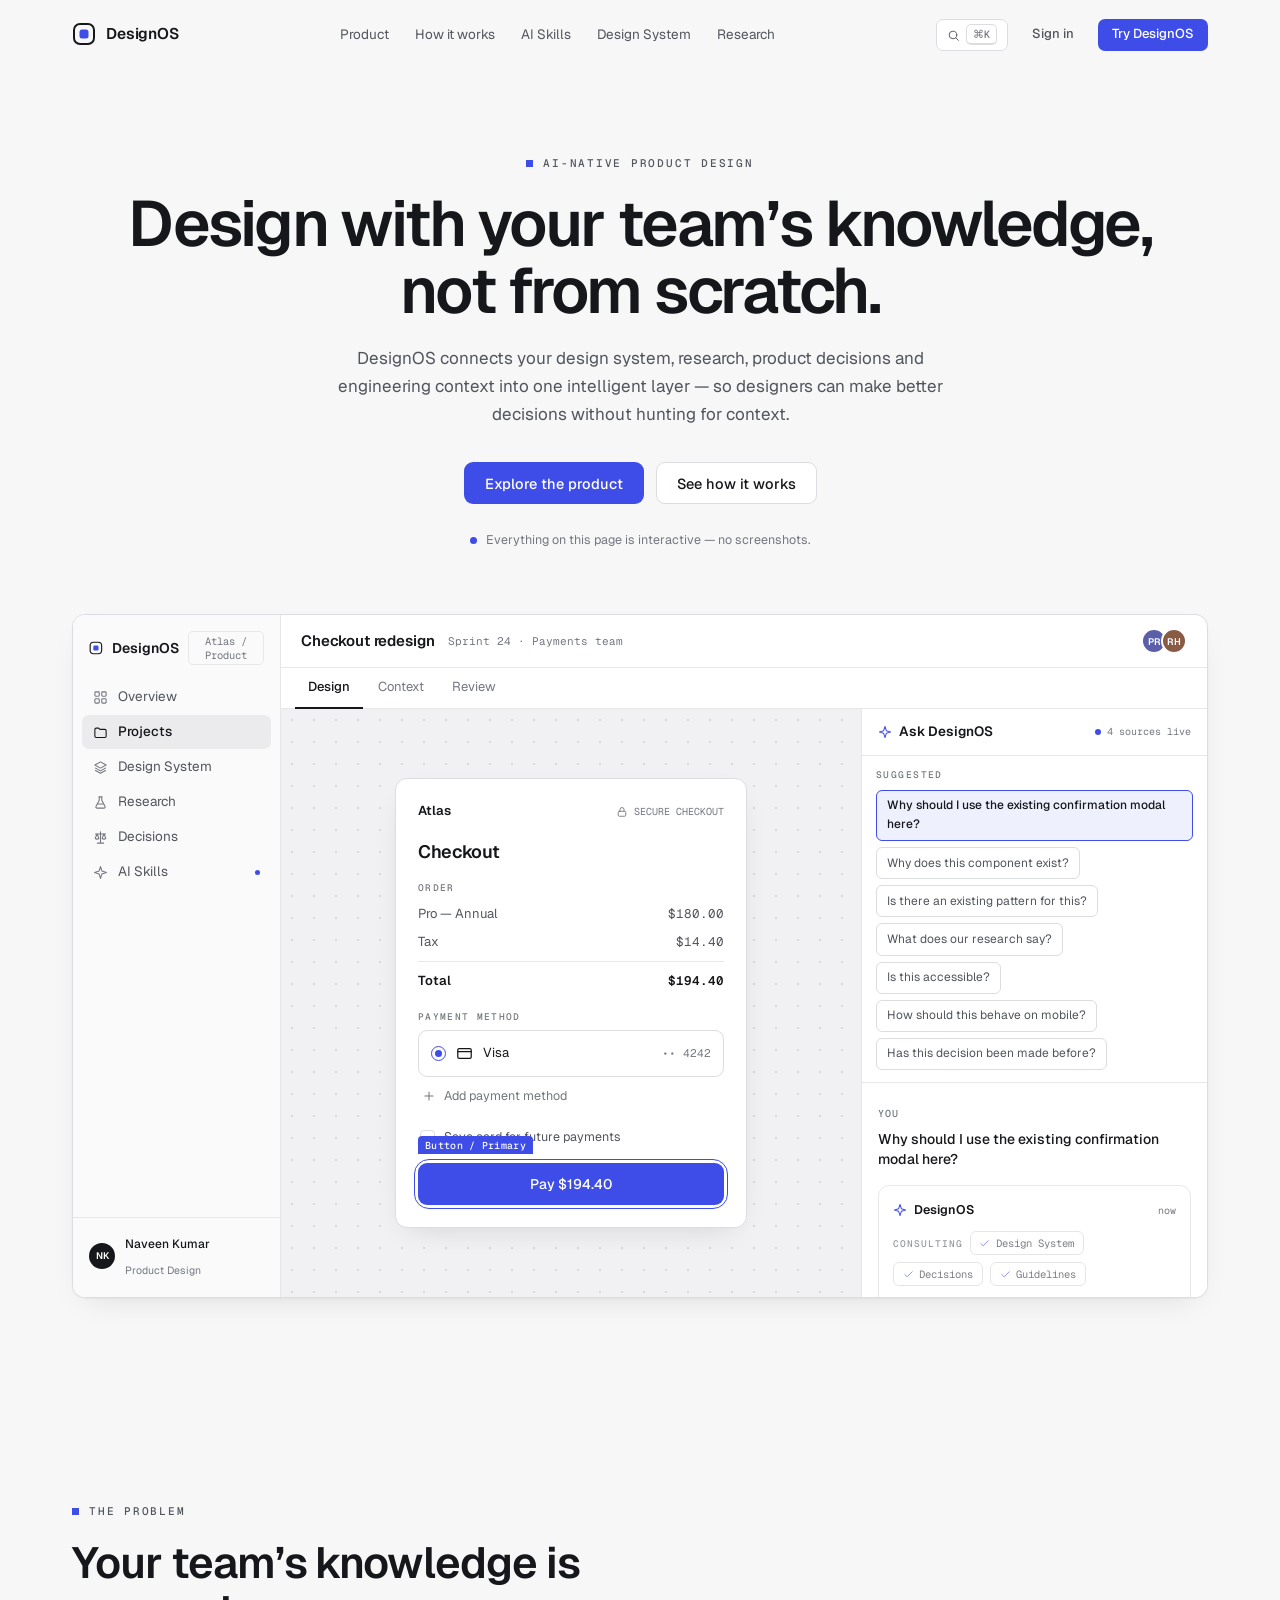
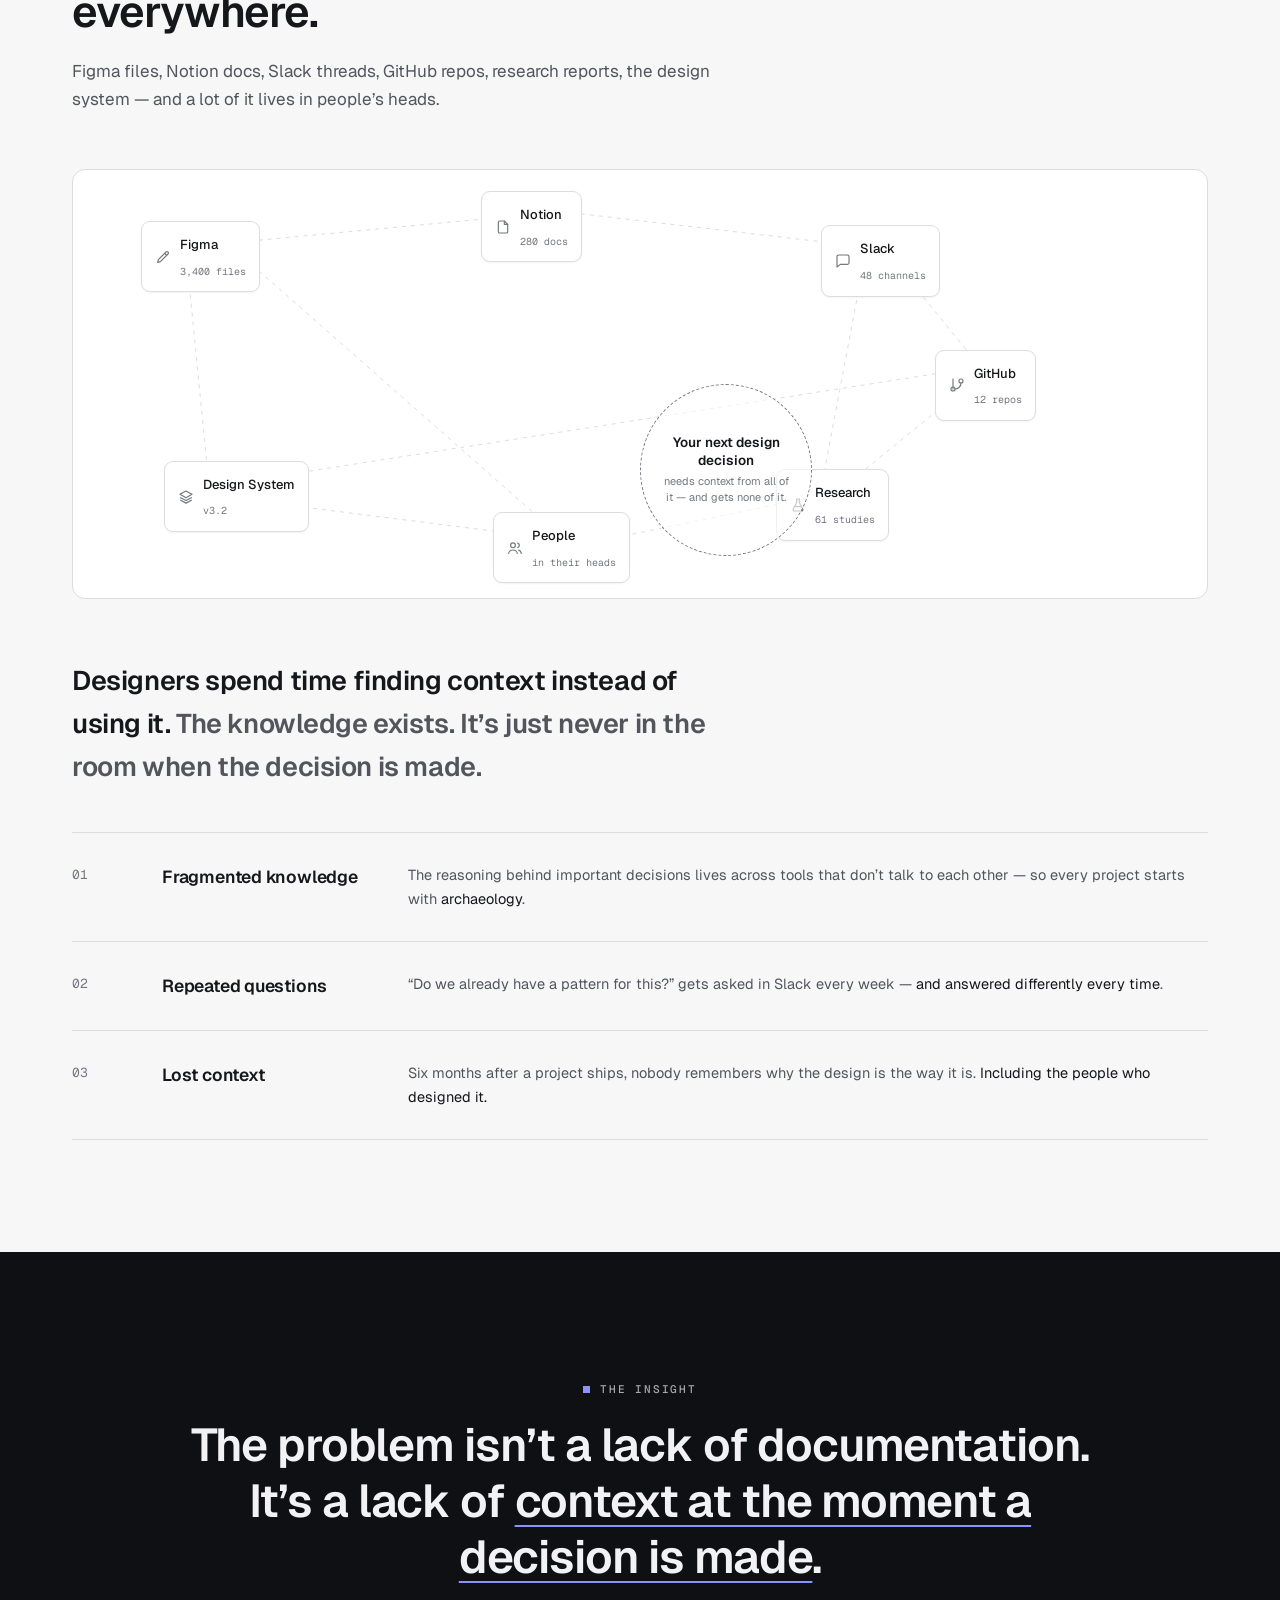
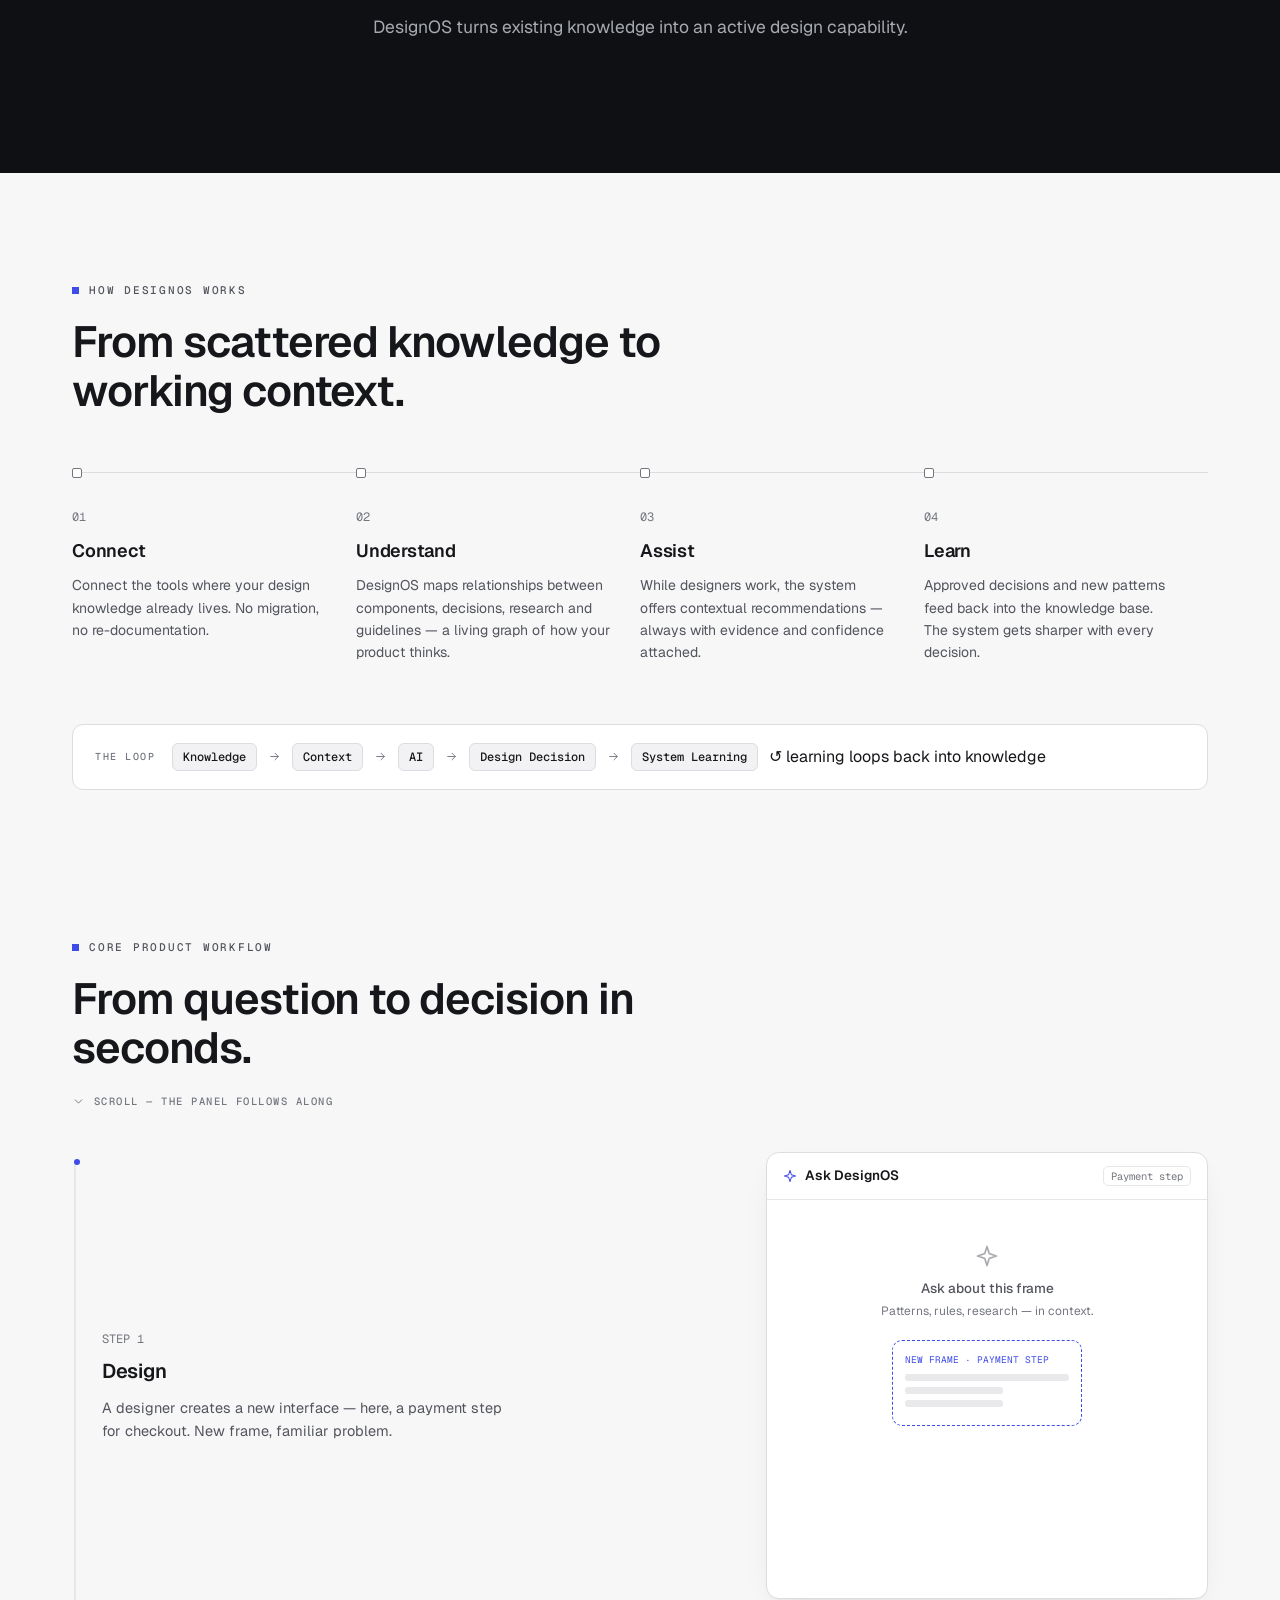
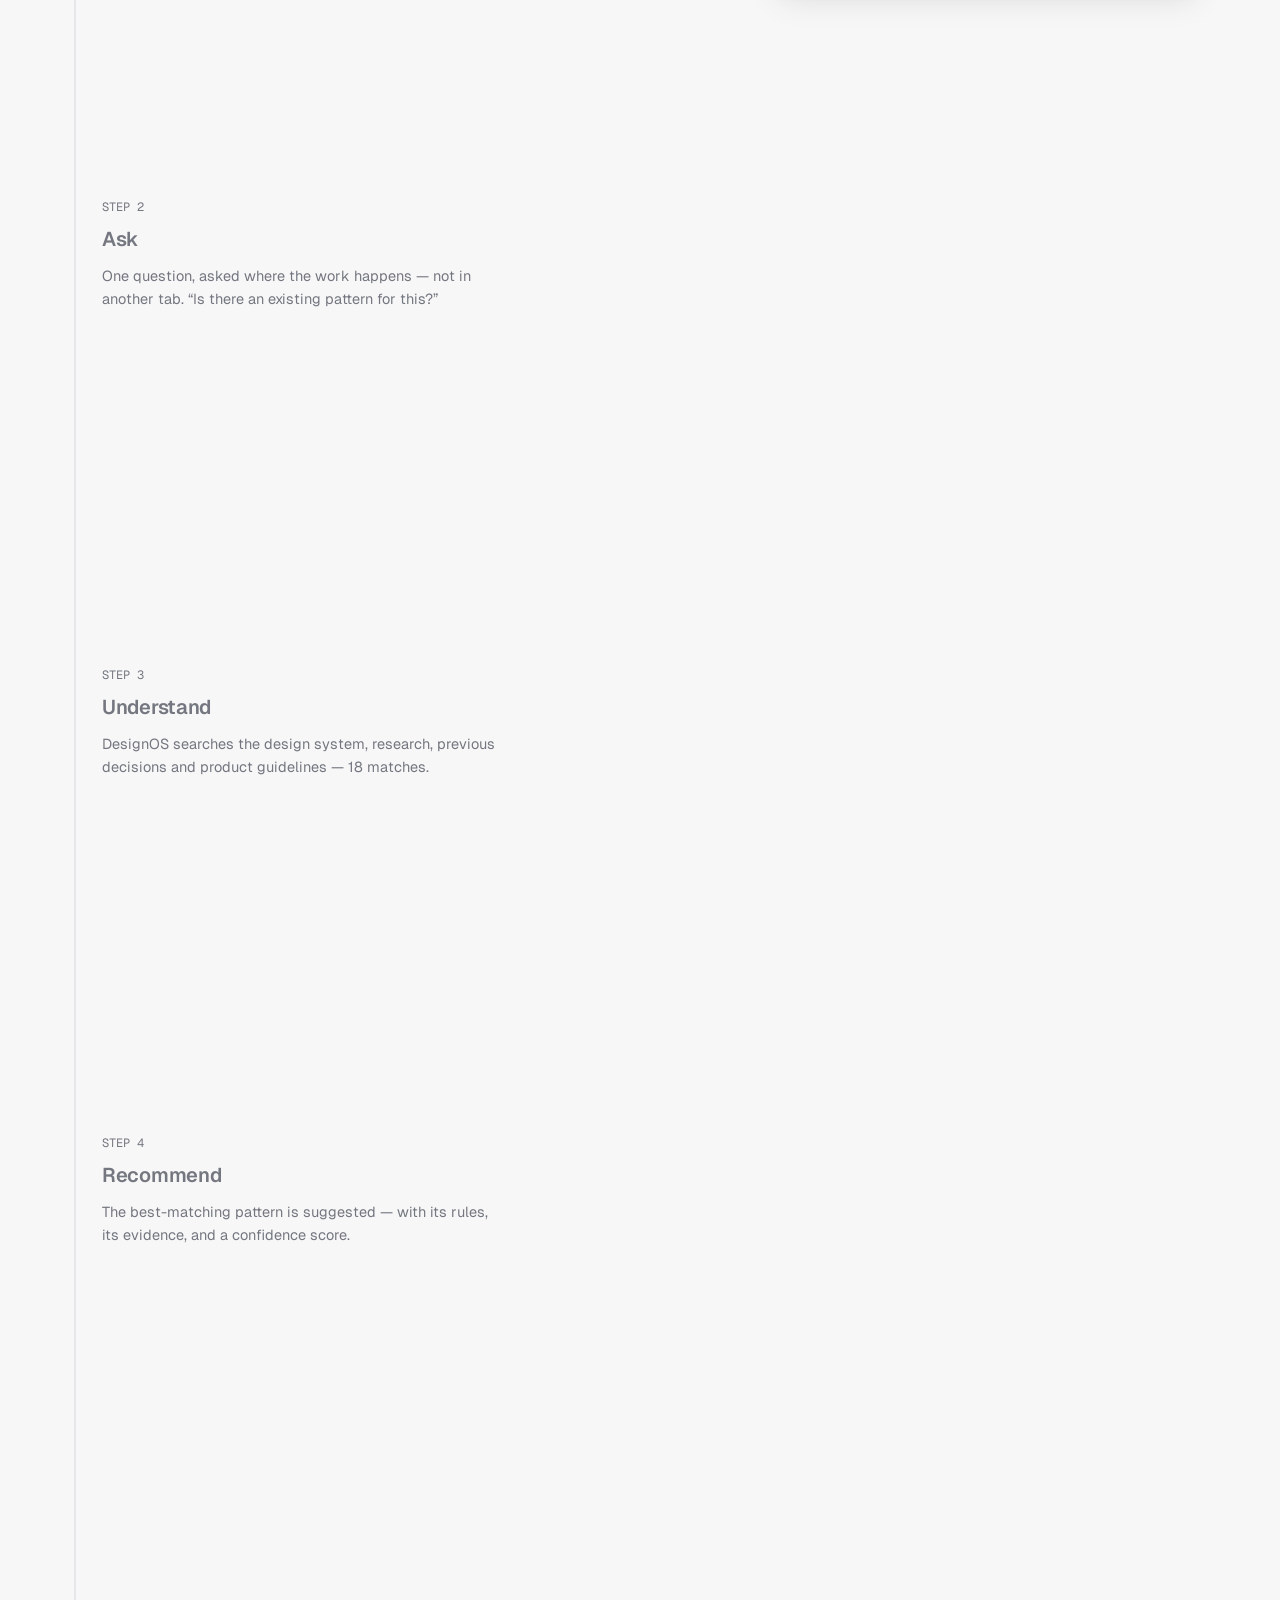
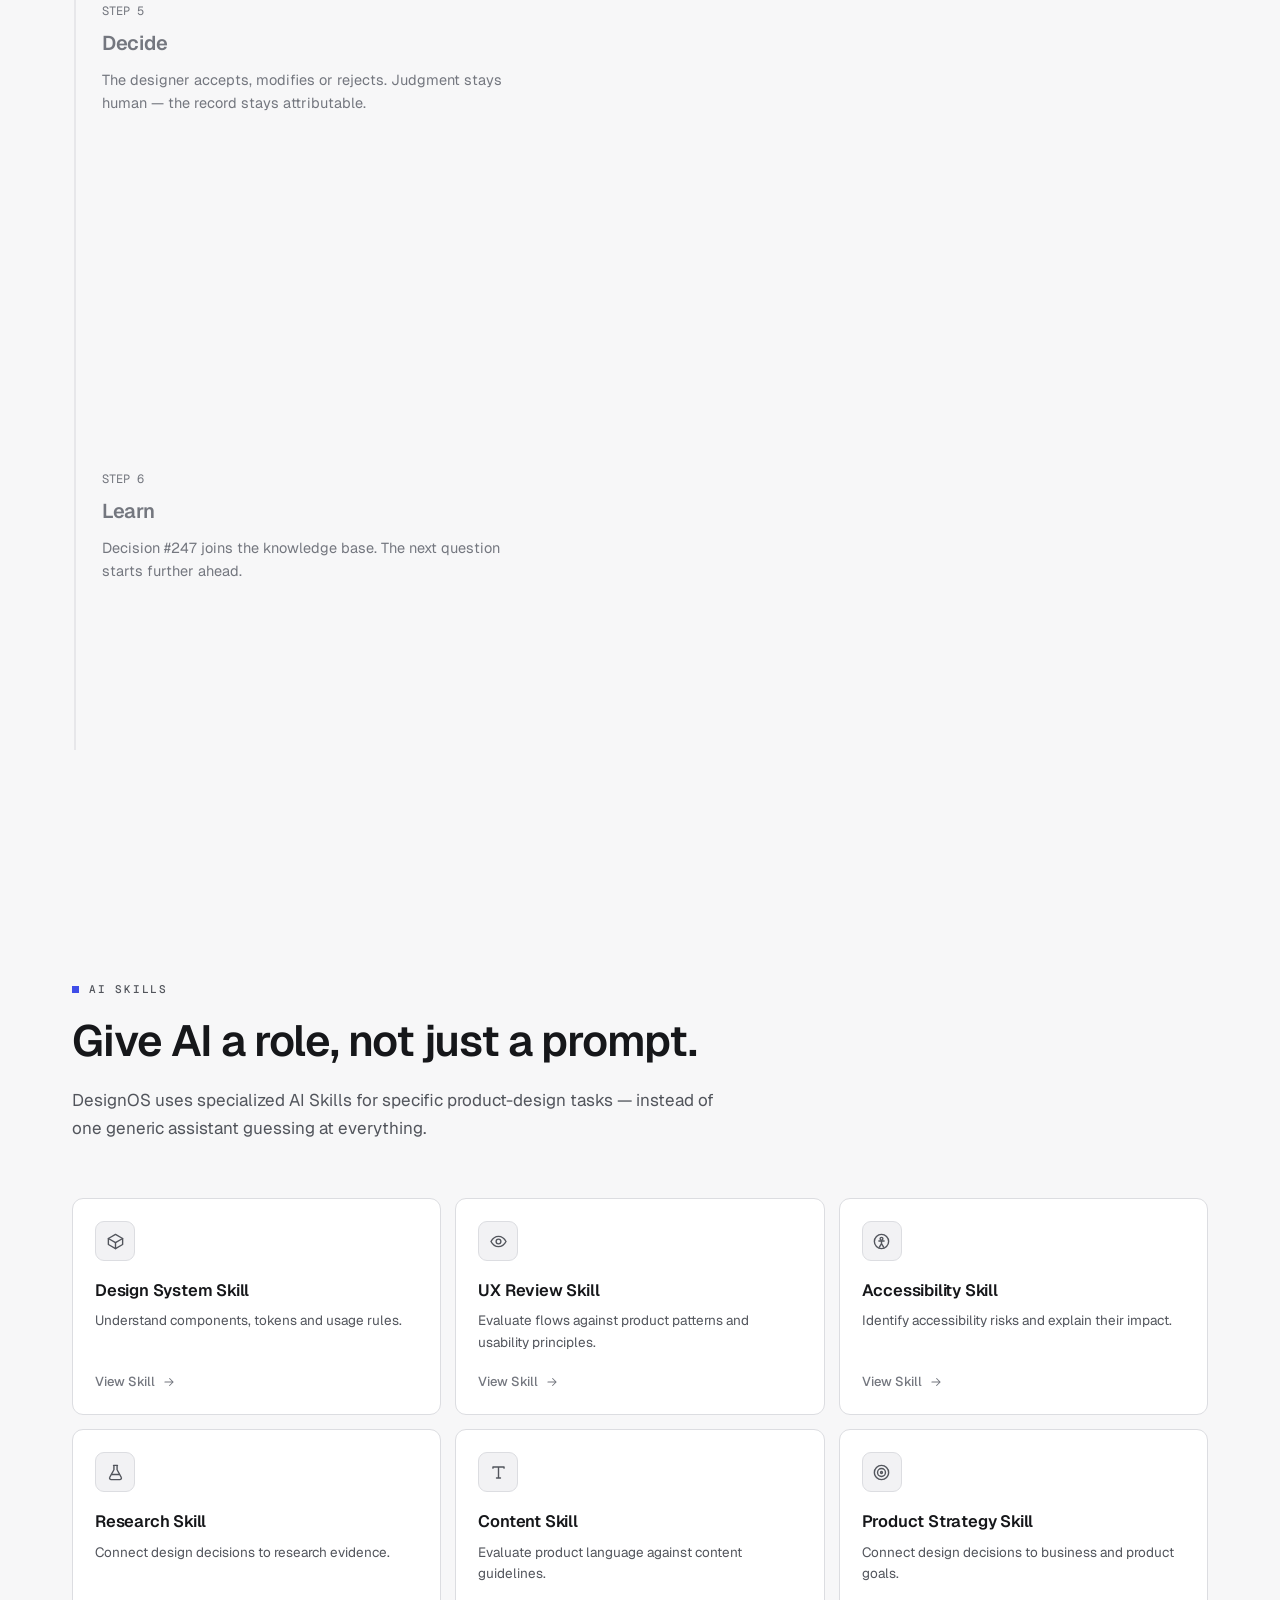
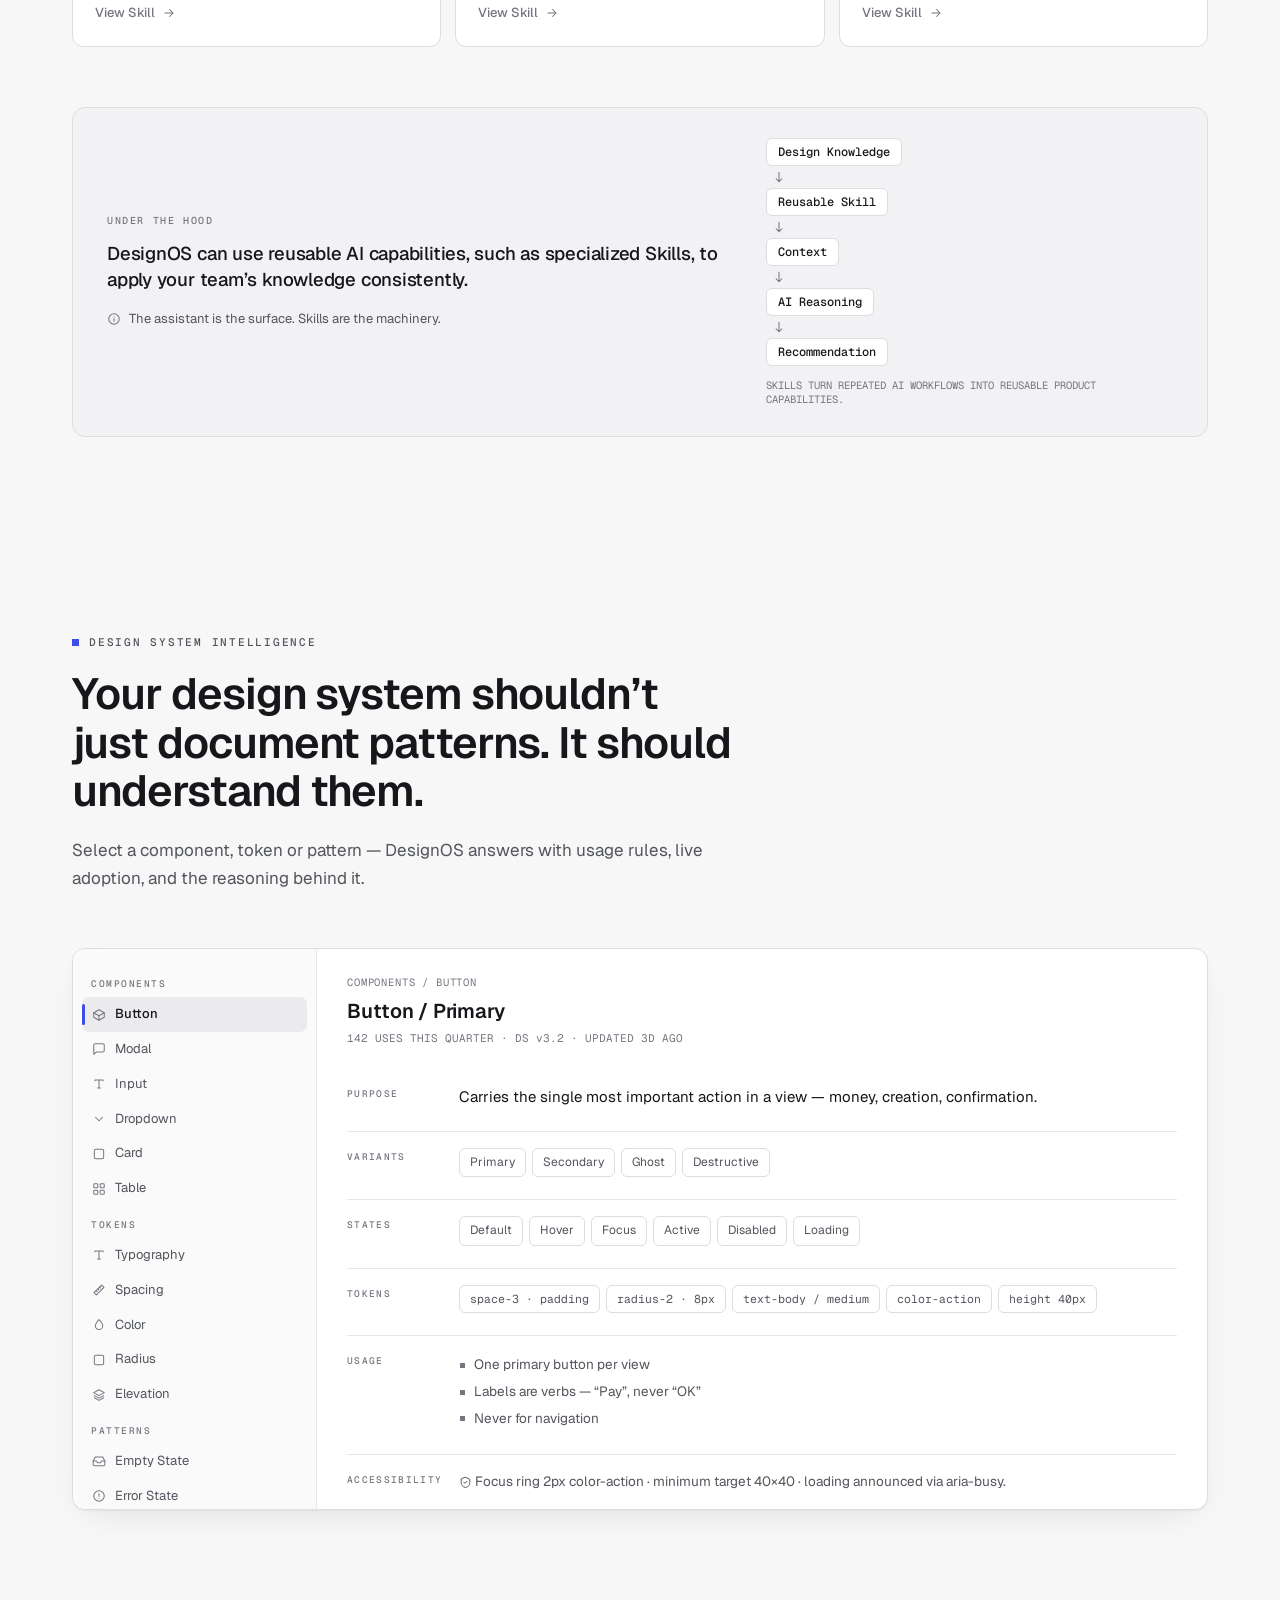
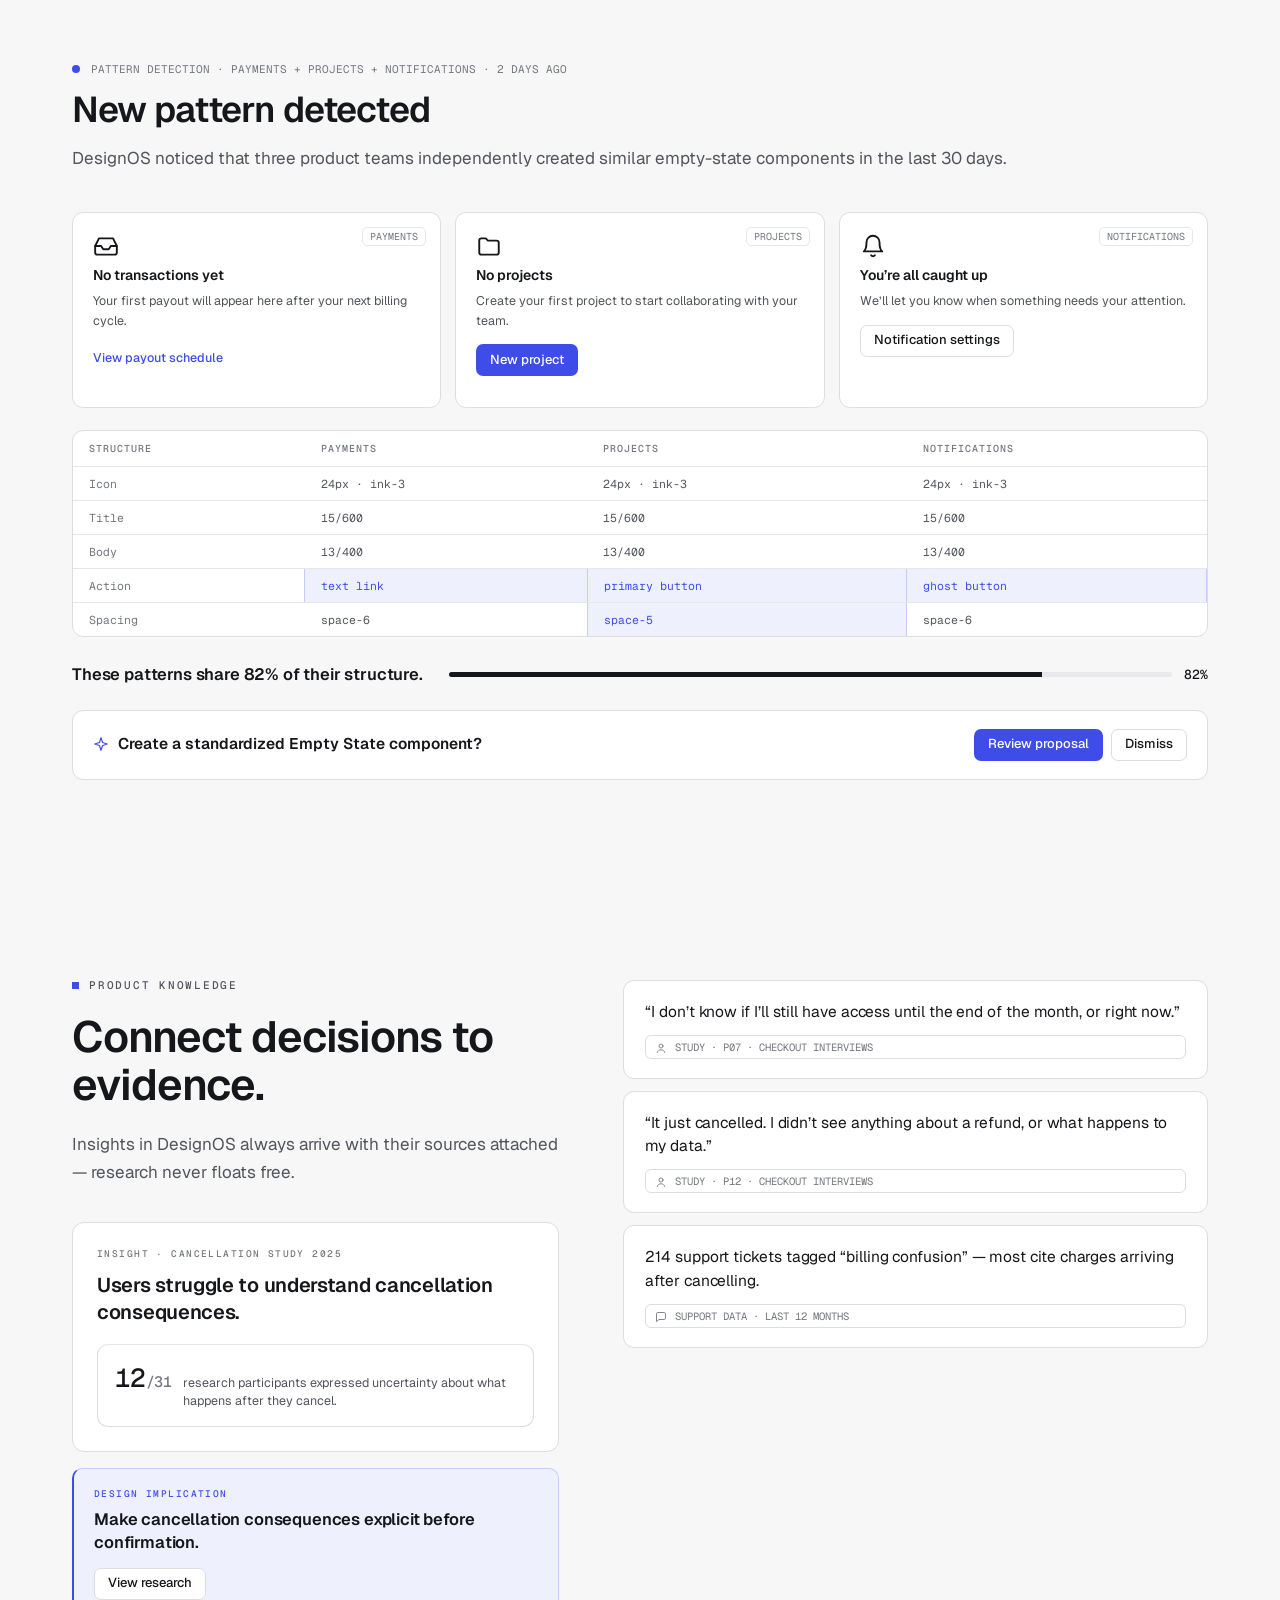
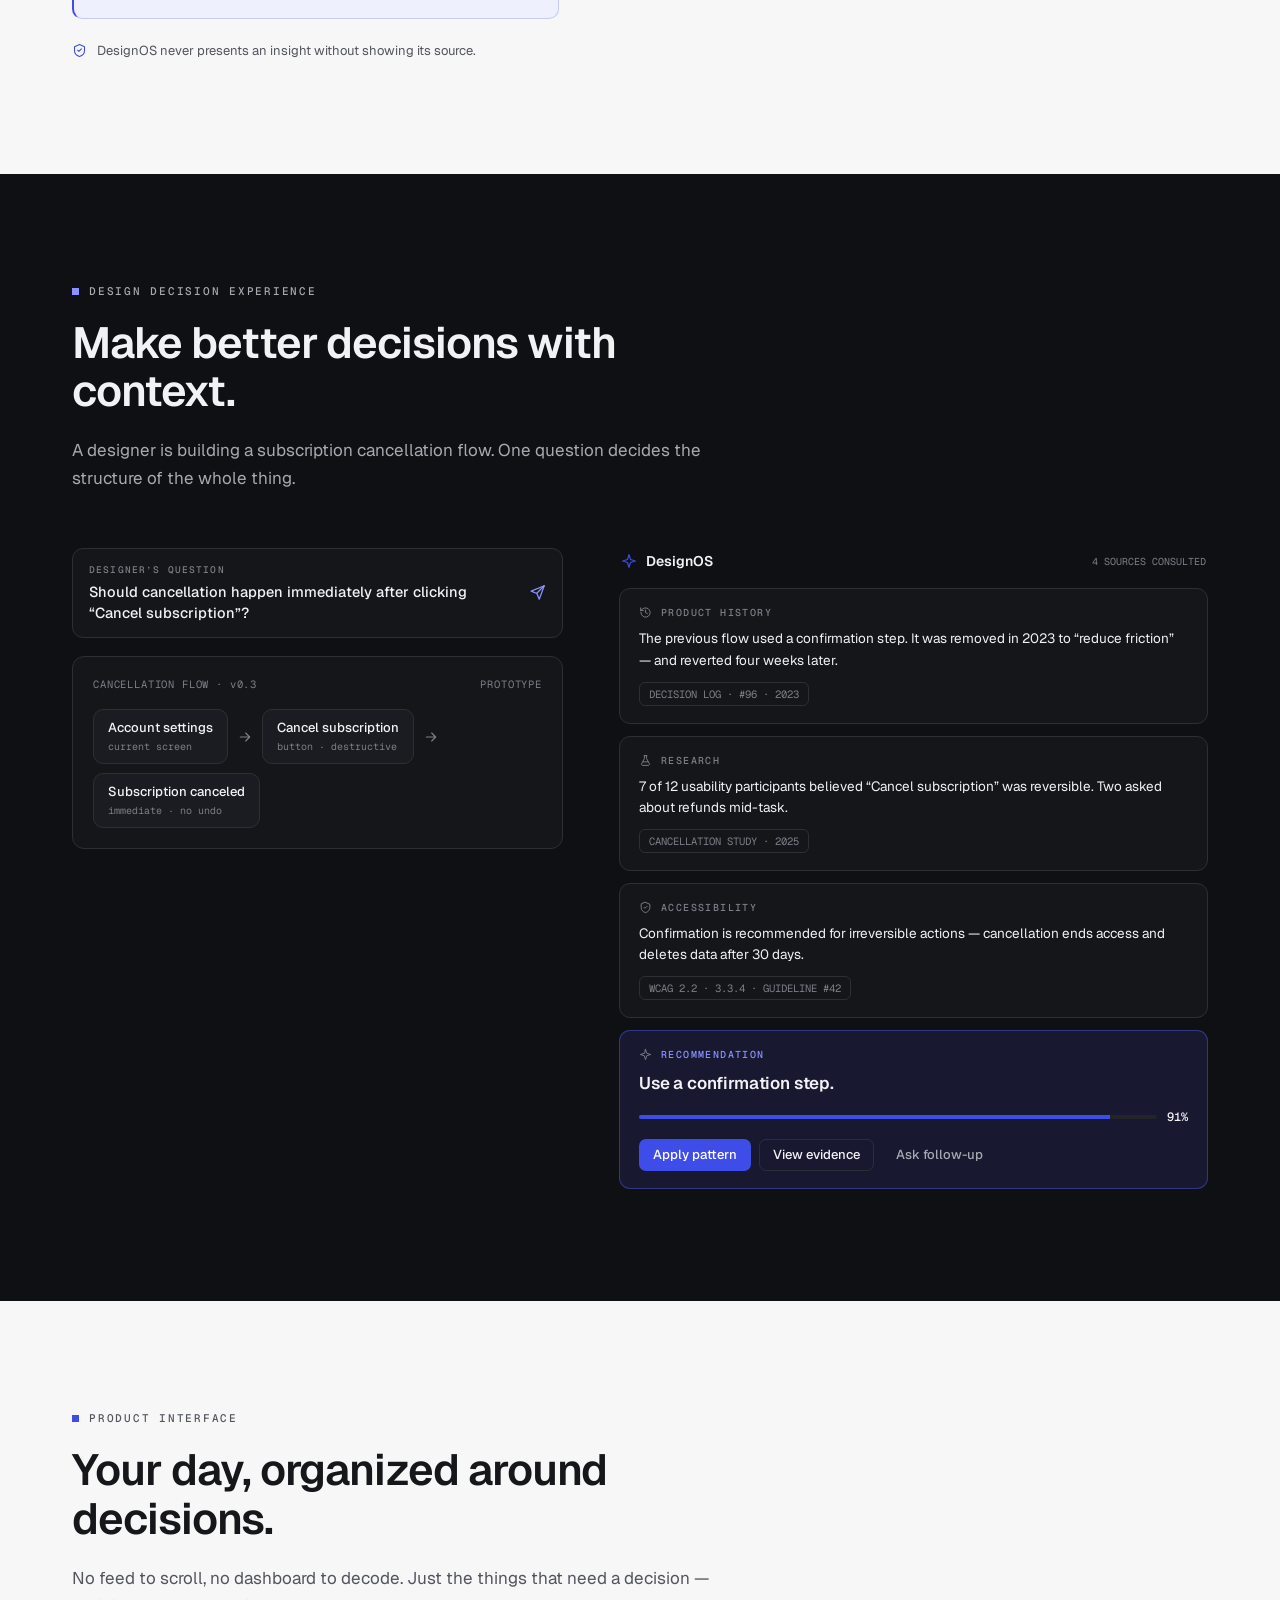
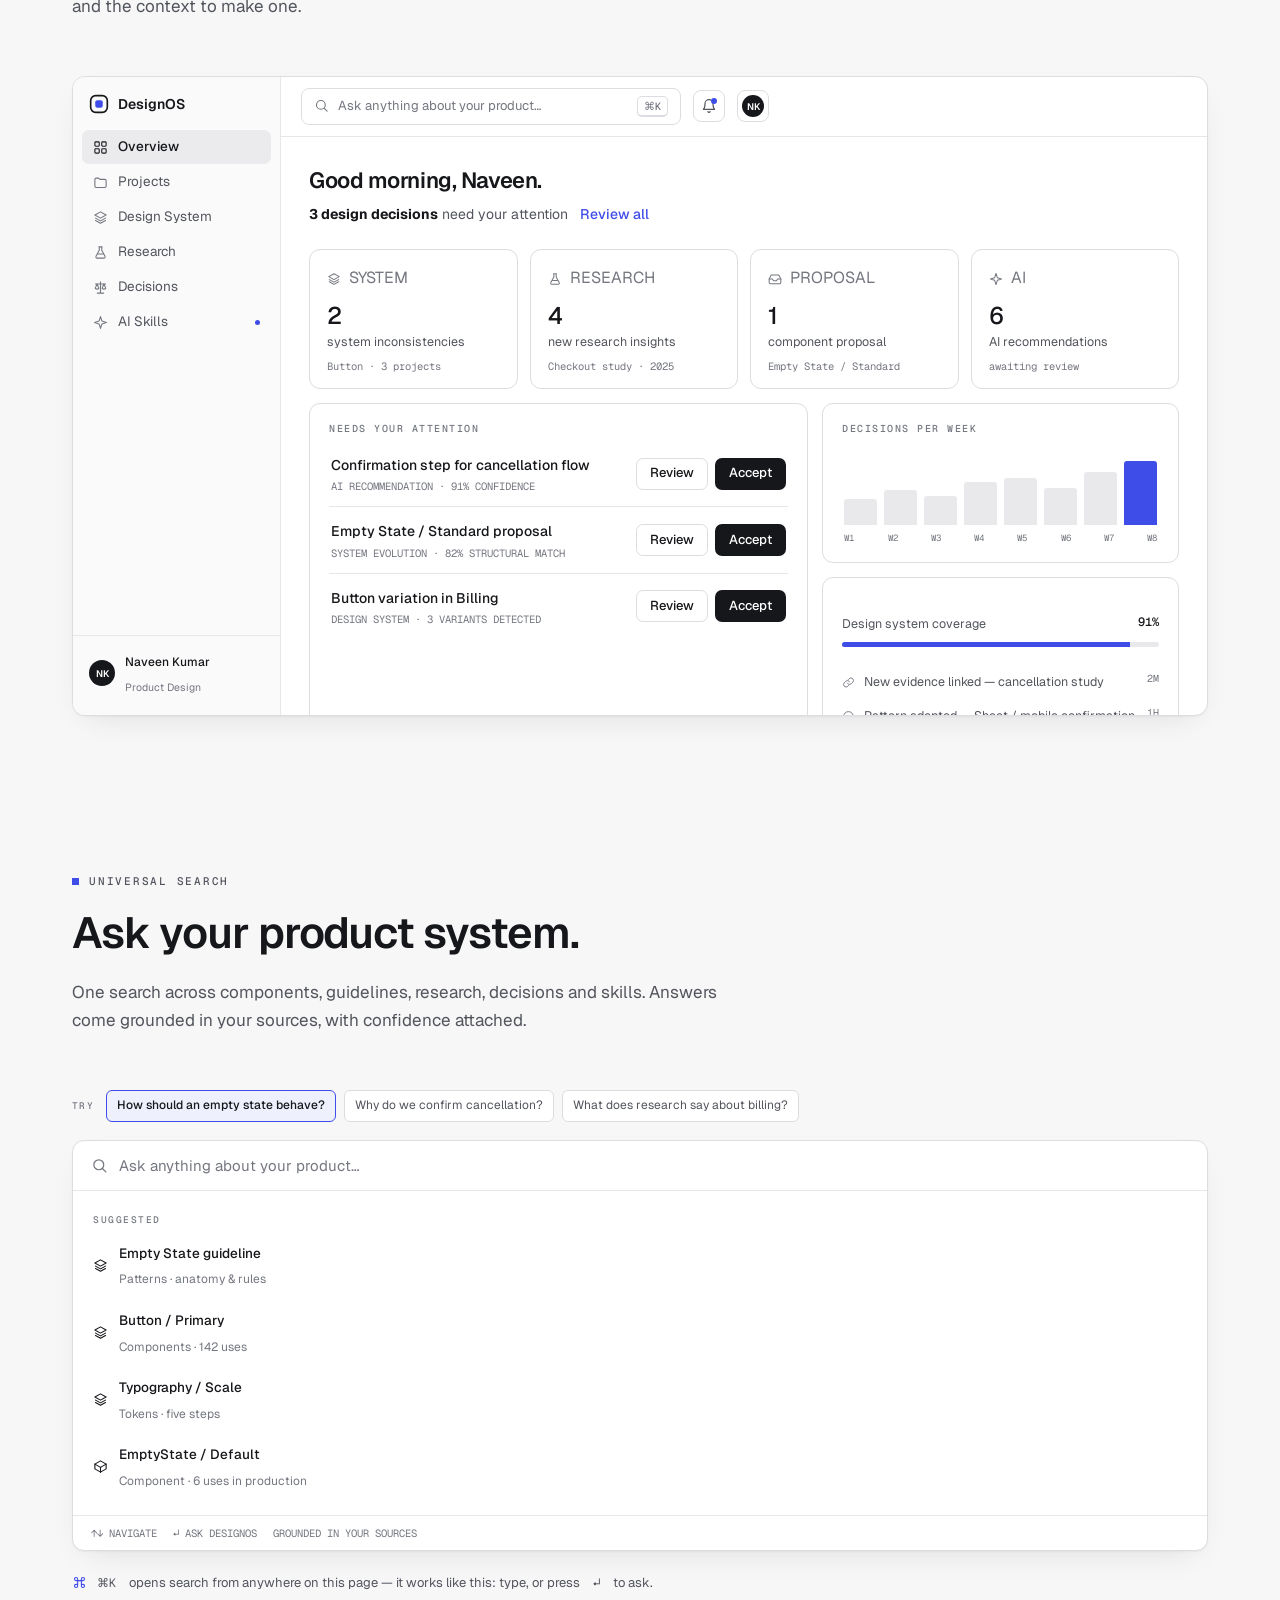
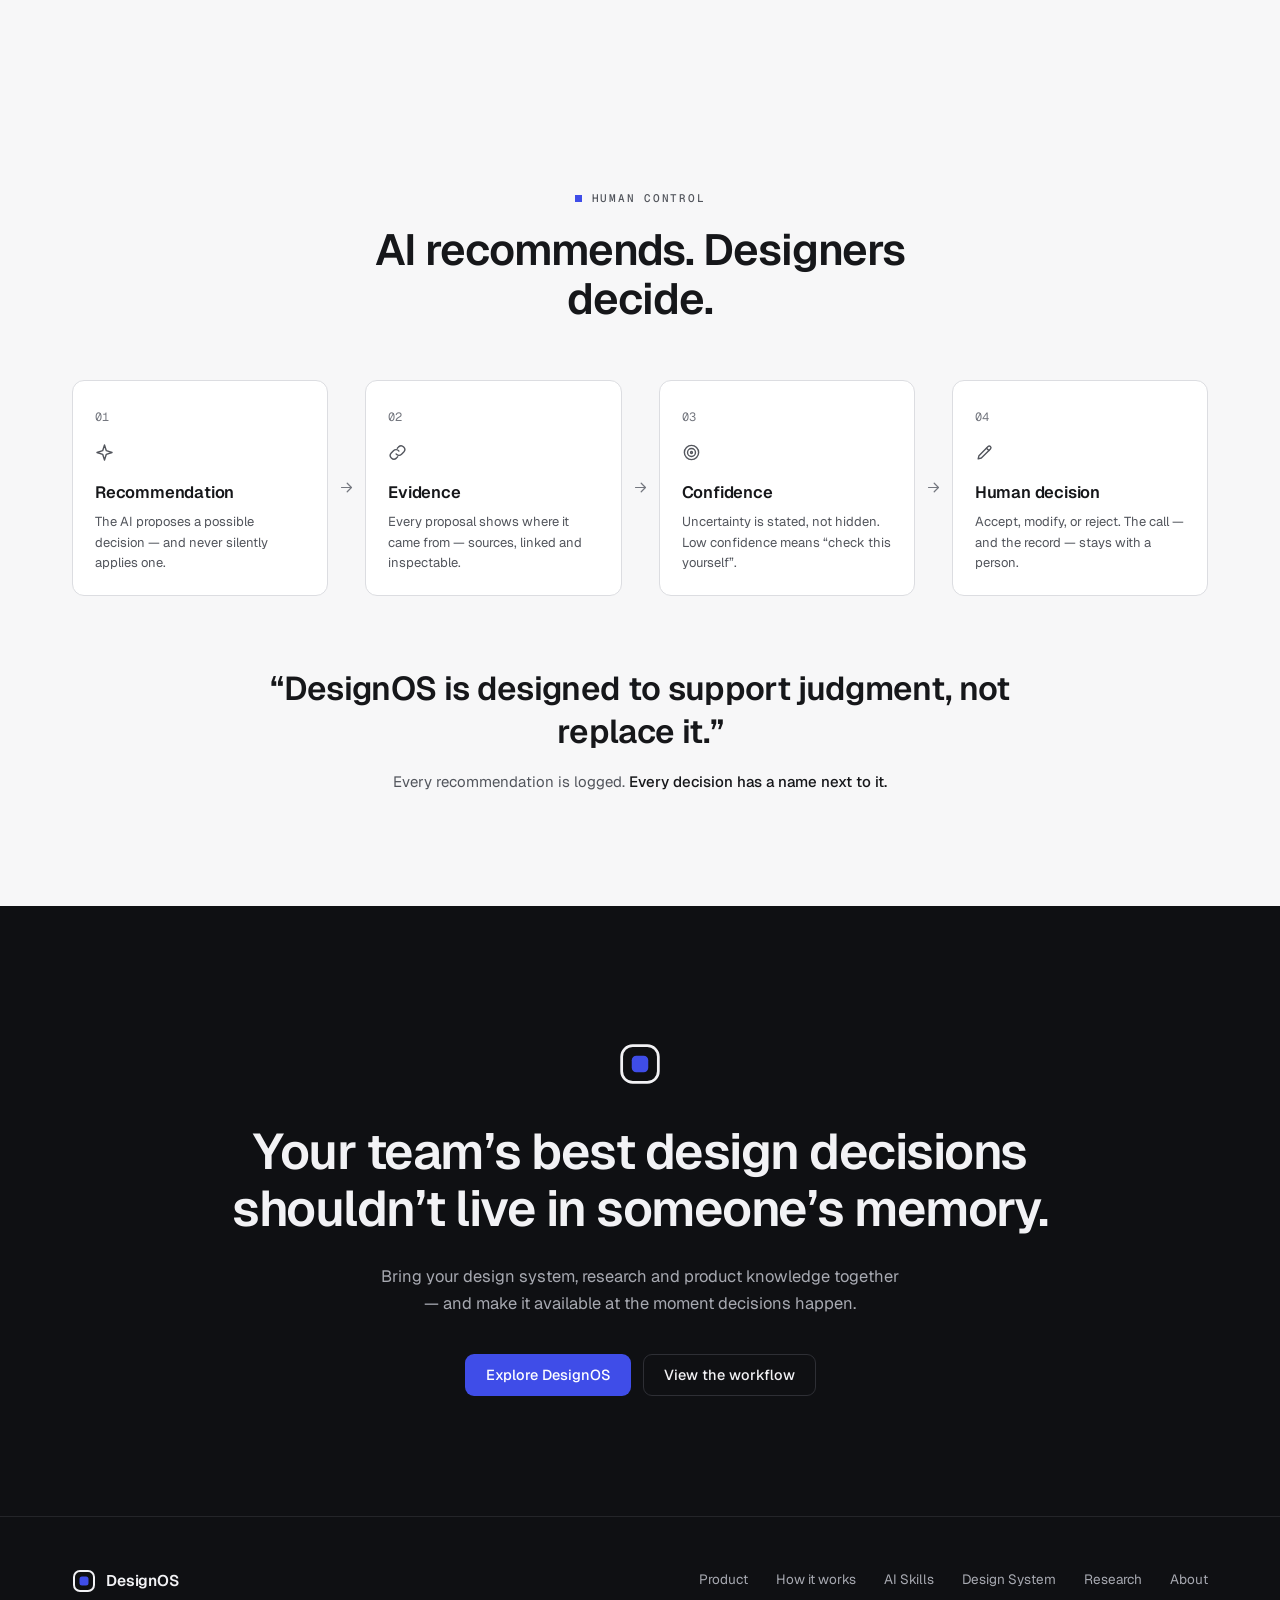
==== designos/index.html @ 57ccb010 "Add files via upload" ====
<!DOCTYPE html>
<html lang="en">
<head>
<meta charset="UTF-8">
<meta name="viewport" content="width=device-width, initial-scale=1.0">
<title>DesignOS — Design with your team's knowledge, not from scratch.</title>
<meta name="description" content="DesignOS connects your design system, research, product decisions and engineering context into one intelligent layer. AI-native product design infrastructure.">
<meta name="theme-color" content="#F7F7F8">
<link rel="icon" href="data:image/svg+xml,%3Csvg%20xmlns='http://www.w3.org/2000/svg'%20viewBox='0%200%2024%2024'%3E%3Crect%20x='1'%20y='1'%20width='22'%20height='22'%20rx='6'%20fill='%2316171A'/%3E%3Crect%20x='7'%20y='7'%20width='10'%20height='10'%20rx='2.5'%20fill='%233F4DE8'/%3E%3C/svg%3E">
<link rel="preconnect" href="https://fonts.googleapis.com">
<link rel="preconnect" href="https://fonts.gstatic.com" crossorigin>
<link href="https://fonts.googleapis.com/css2?family=Geist:wght@400;500;600&family=Geist+Mono:wght@400;500&display=swap" rel="stylesheet">
<style>
/* ============ TOKENS ============ */
:root{
  --bg:#F7F7F8; --surface:#FFFFFF; --surface-2:#F2F2F4; --surface-3:#E9E9EC;
  --ink:#16171A; --ink-2:#52555C; --ink-3:#74777F;
  --line:#E7E7EA; --line-2:#DCDDE1;
  --accent:#3F4DE8; --accent-d:#3340CE; --acc-text:#3F4DE8;
  --accent-soft:#EEF0FD; --accent-line:#C6CBF8;
  --danger:#C7382F;
  --sans:'Geist',-apple-system,'Segoe UI',sans-serif;
  --mono:'Geist Mono',ui-monospace,'SF Mono',monospace;
  --sh-sm:0 1px 2px rgba(16,17,20,.05);
  --sh-md:0 1px 2px rgba(16,17,20,.04),0 12px 32px -14px rgba(16,17,20,.12);
  --sh-lg:0 24px 64px -20px rgba(16,17,20,.28);
}
.dark{
  background:#0F1013;color:#F2F2F5;
  --surface:#15161A;--surface-2:#1B1C21;--surface-3:#232429;
  --ink:#F2F2F5;--ink-2:#A7A9B1;--ink-3:#7C7F88;
  --line:#242529;--line-2:#2E2F35;
  --acc-text:#8A92FF;--accent-soft:rgba(86,96,242,.13);--accent-line:rgba(86,96,242,.42);
}
*{margin:0;padding:0;box-sizing:border-box}
html{scroll-behavior:smooth;scroll-padding-top:76px}
body{font:400 16px/1.6 var(--sans);background:var(--bg);color:var(--ink);-webkit-font-smoothing:antialiased;text-rendering:optimizeLegibility}
::selection{background:#D9DDF9}
img{max-width:100%}
a{color:inherit;text-decoration:none}
button{font:inherit;color:inherit;background:none;border:none;cursor:pointer}
ul{list-style:none}
:focus-visible{outline:2px solid var(--accent);outline-offset:2px;border-radius:4px}
.skip{position:absolute;left:-999px;top:8px;z-index:200;background:var(--ink);color:#fff;padding:8px 14px;border-radius:8px;font-size:13px}
.skip:focus{left:8px}
.mono{font-family:var(--mono)}
svg.ic{display:inline-block;vertical-align:-3px;flex:none}

/* ============ LAYOUT UTILITIES ============ */
.container{max-width:1200px;margin:0 auto;padding:0 32px}
.container.wide{max-width:1320px}
.section{padding:112px 0}
.section.tight{padding:88px 0}
.section-head{max-width:660px;margin-bottom:56px}
.section-head.center{margin-left:auto;margin-right:auto;text-align:center}
.eyebrow{display:flex;align-items:center;gap:10px;font:500 11px/1 var(--mono);letter-spacing:.16em;text-transform:uppercase;color:var(--ink-2);margin-bottom:22px}
.eyebrow::before{content:"";width:7px;height:7px;background:var(--acc-text);flex:none}
h1.h1{font-size:clamp(38px,5.1vw,64px);font-weight:600;letter-spacing:-.035em;line-height:1.04}
h2.h2{font-size:clamp(30px,3.4vw,44px);font-weight:600;letter-spacing:-.024em;line-height:1.12}
h3{letter-spacing:-.012em}
.lead{font-size:17px;color:var(--ink-2);margin-top:20px;line-height:1.65}
.lead.center{margin-left:auto;margin-right:auto}
[data-reveal]{opacity:0;transform:translateY(18px);transition:opacity .65s cubic-bezier(.2,.7,.3,1),transform .65s cubic-bezier(.2,.7,.3,1)}
[data-reveal].on{opacity:1;transform:none}

/* ============ BUTTONS ============ */
.btn{display:inline-flex;align-items:center;justify-content:center;gap:8px;height:42px;padding:0 20px;border-radius:9px;font-size:14.5px;font-weight:500;border:1px solid transparent;transition:background .18s,border-color .18s,color .18s,transform .18s;white-space:nowrap}
.btn:active{transform:translateY(1px)}
.btn-primary{background:var(--accent);color:#fff}
.btn-primary:hover{background:var(--accent-d)}
.btn-outline{background:var(--surface);border-color:var(--line-2);color:var(--ink)}
.btn-outline:hover{border-color:var(--ink-3)}
.btn-ghost{color:var(--ink-2)}
.btn-ghost:hover{color:var(--ink);background:var(--surface-2)}
.btn-sm{height:32px;padding:0 13px;font-size:13px;border-radius:7px}
.btn-ink{background:var(--ink);color:#fff}
.btn-ink:hover{background:#000}
.btn.done{background:var(--accent-soft);color:var(--acc-text);border-color:var(--accent-line)}
.dark .btn-outline{background:transparent;border-color:var(--line-2);color:var(--ink)}
.dark .btn-outline:hover{border-color:#484A52}
.kbd{font:500 10.5px var(--mono);border:1px solid var(--line-2);border-bottom-width:2px;padding:2px 6px;border-radius:5px;color:var(--ink-3);background:var(--surface)}

/* ============ NAV ============ */
.nav{position:fixed;top:0;left:0;right:0;z-index:60;height:70px;transition:height .3s ease,background .3s ease,border-color .3s ease,backdrop-filter .3s ease;border-bottom:1px solid transparent}
.nav.scrolled{height:58px;background:rgba(247,247,248,.82);backdrop-filter:blur(14px);-webkit-backdrop-filter:blur(14px);border-color:var(--line)}
.nav-in{height:100%;display:flex;align-items:center;justify-content:space-between;gap:24px}
.brand{display:flex;align-items:center;gap:10px;font-size:15.5px;font-weight:600;letter-spacing:-.01em}
.nav-links{display:flex;gap:26px;align-items:center}
.nav-links a{font-size:13.5px;color:var(--ink-2);transition:color .15s}
.nav-links a:hover{color:var(--ink)}
.nav-right{display:flex;align-items:center;gap:10px}
.kbd-btn{display:flex;align-items:center;gap:6px;height:32px;padding:0 10px;border:1px solid var(--line-2);border-radius:7px;font-size:12.5px;color:var(--ink-2);background:var(--surface)}
.kbd-btn:hover{border-color:var(--ink-3);color:var(--ink)}
.menu-btn{display:none;width:36px;height:36px;align-items:center;justify-content:center;border:1px solid var(--line-2);border-radius:8px;color:var(--ink)}
.mmenu{display:none;position:fixed;top:58px;left:0;right:0;z-index:59;background:var(--surface);border-bottom:1px solid var(--line);padding:14px 24px 22px;box-shadow:var(--sh-md)}
.mmenu.open{display:block}
.mmenu a{display:block;padding:11px 4px;font-size:15px;color:var(--ink);border-bottom:1px solid var(--line)}
.mmenu .row{display:flex;gap:10px;margin-top:16px}

/* ============ HERO ============ */
.hero{padding:158px 0 96px;text-align:center}
.hero .lead{max-width:640px}
.hero-cta{display:flex;gap:12px;justify-content:center;margin-top:34px;flex-wrap:wrap}
.hero-live{display:flex;align-items:center;gap:9px;justify-content:center;margin-top:26px;font-size:12.5px;color:var(--ink-3)}
.hero-live i{width:7px;height:7px;border-radius:50%;background:var(--accent);animation:pulse 2.2s infinite}
@keyframes pulse{0%,100%{opacity:1}50%{opacity:.35}}

/* ============ APP SHELL (product) ============ */
.app{background:var(--surface);border:1px solid var(--line-2);border-radius:13px;box-shadow:var(--sh-md);overflow:hidden;text-align:left}
.app-side{width:208px;flex:none;background:#FAFAFB;border-right:1px solid var(--line);display:flex;flex-direction:column;padding:12px 0}
.side-brand{display:flex;align-items:center;gap:9px;padding:4px 16px 14px;font-size:14px;font-weight:600}
.side-brand .ws{margin-left:auto;font:400 10.5px var(--mono);color:var(--ink-3);border:1px solid var(--line);padding:2px 6px;border-radius:5px}
.side-brand .ws:hover{color:var(--ink-2)}
.side-item{display:flex;align-items:center;gap:10px;height:34px;padding:0 11px;margin:1px 9px;border-radius:7px;font-size:13.5px;color:var(--ink-2);cursor:pointer;transition:background .15s,color .15s;border:0;width:calc(100% - 18px);text-align:left}
.side-item:hover{background:var(--surface-3);color:var(--ink)}
.side-item.active{background:#EBEBEE;color:var(--ink);font-weight:500}
.side-item .aidot{margin-left:auto;width:5px;height:5px;border-radius:50%;background:var(--accent)}
.side-item svg{color:var(--ink-3)}
.side-item.active svg{color:var(--ink)}
.side-foot{margin-top:auto;padding:12px 16px 4px;border-top:1px solid var(--line);display:flex;align-items:center;gap:10px}
.avatar{width:26px;height:26px;border-radius:50%;background:var(--ink);color:#fff;font-size:9.5px;font-weight:600;display:flex;align-items:center;justify-content:center;flex:none}
.avatar.g{background:#5B5EA8}
.avatar.r{background:#8A5B44}
.side-foot .nm{font-size:12px;font-weight:500;line-height:1.25}
.side-foot .rl{font-size:10.5px;color:var(--ink-3)}
.app-main{flex:1;min-width:0;display:flex;flex-direction:column}
.proj-head{display:flex;align-items:center;gap:14px;padding:13px 20px;border-bottom:1px solid var(--line)}
.proj-head .t{font-size:15px;font-weight:600;letter-spacing:-.01em}
.proj-head .m{font:400 11px var(--mono);color:var(--ink-3)}
.proj-head .avs{margin-left:auto;display:flex}
.proj-head .avs .avatar{margin-left:-6px;border:2px solid var(--surface)}
.tabs{display:flex;gap:2px;padding:0 14px;border-bottom:1px solid var(--line)}
.tab{padding:9px 13px;font-size:13px;color:var(--ink-3);border-bottom:2px solid transparent;margin-bottom:-1px;transition:color .15s}
.tab:hover{color:var(--ink-2)}
.tab[aria-selected="true"]{color:var(--ink);border-color:var(--ink);font-weight:500}
.app-body{flex:1;display:flex;min-height:0}

/* ============ HERO DEMO ============ */
.hero-app{height:684px;margin-top:64px;display:flex}
.hero-app .stage-col{flex:1;min-width:0;display:flex;flex-direction:column}
.canvas{flex:1;min-height:0;overflow:auto;background:#F1F1F3;background-image:radial-gradient(circle,#D9D9DD 1px,transparent 1.1px);background-size:22px 22px;display:flex;align-items:flex-start;justify-content:center;padding:34px 24px;position:relative}
.canvas.center{align-items:center}
.frame{width:352px;background:#fff;border:1px solid var(--line-2);border-radius:12px;box-shadow:0 10px 30px -14px rgba(16,17,20,.16);padding:22px;position:relative}
.frame-top{display:flex;align-items:center;justify-content:space-between;margin-bottom:16px}
.frame-top .ws{font-size:13px;font-weight:600}
.frame-top .sec{display:flex;align-items:center;gap:6px;color:var(--ink-3);font:400 10px var(--mono)}
.frame h4{font-size:18px;font-weight:600;letter-spacing:-.02em;margin-bottom:14px}
.f-lbl{font:500 9.5px var(--mono);letter-spacing:.14em;color:var(--ink-3);margin:14px 0 7px}
.f-row{display:flex;justify-content:space-between;font-size:13px;padding:3.5px 0;color:var(--ink-2)}
.f-row.tot{font-weight:600;color:var(--ink);border-top:1px solid var(--line);margin-top:5px;padding-top:9px}
.f-row .v{font-family:var(--mono);font-size:12.5px}
.paycard{display:flex;align-items:center;gap:10px;border:1px solid var(--line-2);border-radius:9px;padding:10px 12px;background:var(--surface)}
.paycard .radio{width:15px;height:15px;border-radius:50%;border:1.5px solid var(--line-2);flex:none;position:relative}
.paycard.sel .radio{border-color:var(--accent)}
.paycard.sel .radio::after{content:"";position:absolute;inset:3px;border-radius:50%;background:var(--accent)}
.paycard .pc-n{font-size:13px}
.paycard .pc-e{font:400 11px var(--mono);color:var(--ink-3);margin-left:auto}
.pay-add{display:flex;align-items:center;gap:8px;color:var(--ink-3);font-size:12.5px;padding:9px 4px}
.f-check{display:flex;align-items:center;gap:9px;font-size:12.5px;color:var(--ink-2);margin:12px 2px 16px}
.f-check .box{width:15px;height:15px;border:1.5px solid var(--line-2);border-radius:4px;flex:none}
.pay-btn{position:relative;display:flex;align-items:center;justify-content:center;gap:8px;height:42px;background:var(--accent);color:#fff;border-radius:9px;font-size:14px;font-weight:500}
.sel-ring{position:relative;outline:1.5px solid var(--accent);outline-offset:3px;border-radius:11px}
.sel-tag{position:absolute;top:-27px;left:0;background:var(--accent);color:#fff;font:500 10px var(--mono);padding:2.5px 7px;border-radius:4px 4px 0 0;letter-spacing:.03em}
.veil{position:absolute;inset:0;background:rgba(18,19,23,.4);border-radius:12px;display:flex;align-items:center;justify-content:center;opacity:0;pointer-events:none;transition:opacity .35s}
.veil.in{opacity:1;pointer-events:auto}
.cmodal{width:262px;background:#fff;border-radius:11px;border:1px solid var(--line-2);box-shadow:0 18px 44px -12px rgba(16,17,20,.3);padding:16px;transform:scale(.95);transition:transform .35s cubic-bezier(.2,.8,.3,1)}
.veil.in .cmodal{transform:scale(1)}
.cmodal .tag{display:flex;align-items:center;gap:6px;font:500 9.5px var(--mono);color:var(--acc-text);background:var(--accent-soft);border-radius:5px;padding:3px 7px;width:max-content;margin-bottom:10px}
.cmodal h5{font-size:14.5px;font-weight:600;margin-bottom:5px}
.cmodal p{font-size:12.5px;color:var(--ink-2);line-height:1.5;margin-bottom:13px}
.cmodal .row{display:flex;gap:8px;justify-content:flex-end}
.applied-chip{position:absolute;bottom:12px;left:50%;transform:translateX(-50%);display:flex;align-items:center;gap:8px;background:var(--surface);border:1px solid var(--accent-line);border-radius:8px;padding:6px 12px;font-size:12px;color:var(--ink);box-shadow:var(--sh-sm);opacity:0;pointer-events:none;transition:opacity .3s,transform .3s}
.applied-chip.in{opacity:1;pointer-events:auto}
.applied-chip button{color:var(--acc-text);font-size:12px;font-weight:500}
.applied-chip button:hover{text-decoration:underline}

/* context / review tabs */
.ctxpane,.revpane{flex:1;overflow:auto;padding:20px}
.ctx-h{font:500 10px var(--mono);letter-spacing:.15em;color:var(--ink-3);margin-bottom:12px}
.ctxrow{display:flex;align-items:center;gap:11px;padding:11px 4px;border-bottom:1px solid var(--line)}
.ctxrow svg{color:var(--ink-3)}
.ctxrow .n{font-size:13.5px}
.ctxrow .st{margin-left:auto;font:400 11px var(--mono);color:var(--ink-3)}
.ctxrow .dt{width:7px;height:7px;border-radius:50%;background:var(--accent)}
.ctxfoot{display:flex;align-items:center;justify-content:space-between;margin-top:14px;font:400 11px var(--mono);color:var(--ink-3)}
.thr{border:1px solid var(--line);border-radius:10px;padding:14px;margin-bottom:12px}
.thr-h{display:flex;align-items:center;gap:9px;margin-bottom:9px}
.thr-h .n{font-size:12.5px;font-weight:500}
.thr-h .t{font:400 10.5px var(--mono);color:var(--ink-3);margin-left:auto}
.thr p{font-size:13px;color:var(--ink-2);line-height:1.55}
.thr .rep{margin-top:11px;padding-top:11px;border-top:1px solid var(--line);display:flex;gap:9px}
.thr .rep p{font-size:12.5px}
.evlink{display:inline-flex;align-items:center;gap:6px;margin-top:10px;font-size:12px;color:var(--acc-text);font-weight:500}
.evlink:hover{text-decoration:underline}
.aichip{display:inline-flex;align-items:center;gap:5px;margin-top:10px;font:400 10px var(--mono);color:var(--ink-3);border:1px solid var(--line);border-radius:5px;padding:3px 7px}
.rev-in{display:flex;align-items:center;gap:9px;border:1px solid var(--line-2);border-radius:9px;padding:9px 13px;color:var(--ink-3);font-size:13px;margin-top:4px}

/* ============ AI PANEL ============ */
.ai{width:346px;flex:none;border-left:1px solid var(--line);display:flex;flex-direction:column;min-height:0;background:var(--surface)}
.ai-head{display:flex;align-items:center;gap:8px;padding:12px 16px;border-bottom:1px solid var(--line)}
.ai-head .t{font-size:13.5px;font-weight:600;display:flex;align-items:center;gap:7px}
.ai-head .t svg{color:var(--accent)}
.ai-head .live{margin-left:auto;font:400 10px var(--mono);color:var(--ink-3);display:flex;align-items:center;gap:6px}
.ai-head .live i{width:6px;height:6px;border-radius:50%;background:var(--accent);animation:pulse 2.4s infinite}
.ai-chips{padding:12px 14px;border-bottom:1px solid var(--line)}
.ai-chips .lbl{font:500 9.5px var(--mono);letter-spacing:.15em;color:var(--ink-3);margin-bottom:9px}
.chips{display:flex;flex-wrap:wrap;gap:6px}
.chip{font-size:12px;padding:5.5px 10px;border:1px solid var(--line-2);border-radius:6px;color:var(--ink-2);background:var(--surface);transition:all .15s;text-align:left}
.chip:hover{border-color:var(--ink-3);color:var(--ink)}
.chip.on{border-color:var(--accent);color:var(--ink);background:var(--accent-soft);font-weight:500}
.ai-thread{flex:1;overflow-y:auto;padding:16px;scrollbar-width:thin}
.ai-thread::-webkit-scrollbar{width:8px}
.ai-thread::-webkit-scrollbar-thumb{background:var(--surface-3);border-radius:4px}
.ai-q{margin-bottom:16px}
.ai-q .who{font:500 10px var(--mono);color:var(--ink-3);letter-spacing:.1em}
.ai-q p{font-size:14px;font-weight:500;margin-top:4px;line-height:1.45}
.ai-r{border:1px solid var(--line);border-radius:11px;padding:14px;animation:in .4s both}
.ai-rhead{display:flex;align-items:center;gap:7px;font-size:12.5px;font-weight:600;margin-bottom:11px}
.ai-rhead svg{color:var(--accent)}
.ai-rhead .tm{margin-left:auto;font:400 10px var(--mono);color:var(--ink-3);font-weight:400}
.consult{display:flex;align-items:center;flex-wrap:wrap;gap:7px;margin-bottom:12px;transition:opacity .3s}
.consult .lbl{font:500 9.5px var(--mono);color:var(--ink-3);letter-spacing:.1em}
.consult.done{opacity:.75}
.src{display:inline-flex;align-items:center;gap:6px;font:400 10.5px var(--mono);color:var(--ink-3);border:1px solid var(--line-2);border-radius:6px;padding:4px 9px;transition:all .25s}
.src .st{width:10px;height:10px;display:inline-flex;align-items:center;justify-content:center}
.src.checking{color:var(--acc-text);border-color:var(--accent-line)}
.src.checking .st::before{content:"";width:6px;height:6px;border-radius:50%;background:var(--accent);animation:pulse 1s infinite}
.src.ok{color:var(--ink-2);border-color:var(--line-2)}
.src.ok .st{color:var(--accent)}
.ai-sum{font-size:13.5px;line-height:1.6;color:var(--ink);min-height:20px}
.ai-sum.typing::after{content:"";display:inline-block;width:2px;height:13px;background:var(--accent);margin-left:2px;vertical-align:-2px;animation:blink 1s steps(1) infinite}
@keyframes blink{50%{opacity:0}}
.ai-block{border:1px solid var(--line);border-radius:9px;padding:10px 12px;margin-top:10px}
.ai-block .bl{font:500 9.5px var(--mono);letter-spacing:.14em;color:var(--ink-3);text-transform:uppercase;margin-bottom:8px}
.rec{display:flex;align-items:center;gap:8px}
.rec svg{color:var(--acc-text)}
.rec code{font:500 13px var(--mono);color:var(--ink)}
.ai-block ul li{font-size:12.5px;color:var(--ink-2);padding:3px 0 3px 14px;position:relative;line-height:1.5}
.ai-block ul li::before{content:"";position:absolute;left:1px;top:10px;width:5px;height:5px;background:var(--ink-3)}
.evrow{display:flex;align-items:center;gap:9px;padding:5px 0;cursor:pointer;border-radius:5px}
.evrow:hover .evname{text-decoration:underline;text-decoration-color:var(--line-2)}
.evtag{font:500 9px var(--mono);color:var(--ink-3);border:1px solid var(--line-2);border-radius:4px;padding:1.5px 5px;letter-spacing:.05em}
.evname{font-size:12.5px;color:var(--ink-2)}
.evrow svg{margin-left:auto;color:var(--ink-3)}
.evsn{display:none;font-size:12px;color:var(--ink-2);border-left:2px solid var(--line-2);margin:2px 0 7px 26px;padding:2px 0 2px 10px;line-height:1.5}
.ai-block.open .evsn{display:block;animation:in .3s both}
.ai-block.open .evrow svg{transform:rotate(90deg)}
.conf{display:flex;align-items:center;gap:10px}
.conf .bar{flex:1;height:4px;background:var(--surface-3);border-radius:2px;overflow:hidden}
.conf .bar i{display:block;height:100%;width:0;background:var(--accent);transition:width .9s cubic-bezier(.2,.7,.2,1)}
.conf .pct{font:500 12px var(--mono);color:var(--ink)}
.ai-actions{display:flex;gap:8px;margin-top:12px}
@keyframes in{from{opacity:0;transform:translateY(8px)}to{opacity:1;transform:none}}
.pend{opacity:0}
.pend.on{opacity:1;transition:opacity .4s}

/* ============ PROBLEM ============ */
.kmap{position:relative;height:430px;border:1px solid var(--line-2);border-radius:13px;background:var(--surface);margin-bottom:26px;overflow:hidden}
.klines{position:absolute;inset:0;width:100%;height:100%}
.klines line{stroke:var(--line-2);stroke-dasharray:4 5;stroke-width:1}
.knode{position:absolute;display:flex;align-items:center;gap:9px;background:var(--surface);border:1px solid var(--line-2);border-radius:9px;padding:9px 13px;box-shadow:var(--sh-sm);transition:transform .2s,border-color .2s}
.knode:hover{transform:translateY(-2px);border-color:var(--ink-3)}
.knode svg{color:var(--ink-3)}
.knode .n{font-size:13px;font-weight:500;line-height:1.2}
.knode .s{font:400 10px var(--mono);color:var(--ink-3)}
.kcenter{position:absolute;left:50%;top:50%;transform:translate(-50%,-50%);width:172px;height:172px;border:1.5px dashed var(--ink-3);border-radius:50%;display:flex;flex-direction:column;align-items:center;justify-content:center;text-align:center;padding:18px;background:rgba(255,255,255,.6)}
.kcenter .t{font-size:13.5px;font-weight:600;line-height:1.3}
.kcenter .s{font-size:11px;color:var(--ink-3);margin-top:5px;line-height:1.4}
.knode[data-reveal],.kcenter[data-reveal]{transform:none}
.prob-punch{font-size:clamp(21px,2.4vw,27px);font-weight:600;letter-spacing:-.015em;max-width:640px;margin:60px 0 14px}
.prob-punch span{color:var(--ink-2)}
.probs{margin-top:44px;border-top:1px solid var(--line-2)}
.prob{display:grid;grid-template-columns:64px 220px 1fr;gap:26px;padding:30px 0;border-bottom:1px solid var(--line-2)}
.prob .num{font:400 13px var(--mono);color:var(--ink-3);padding-top:3px}
.prob h3{font-size:17.5px;font-weight:600}
.prob p{font-size:14.5px;color:var(--ink-2);line-height:1.65}
.prob p em{font-style:normal;color:var(--ink)}

/* ============ INSIGHT ============ */
.insight{padding:132px 0;text-align:center}
.insight .eyebrow{justify-content:center}
.insight .stmt{font-size:clamp(28px,3.8vw,46px);font-weight:600;letter-spacing:-.025em;line-height:1.22;max-width:900px;margin:0 auto}
.insight .stmt em{font-style:normal;text-decoration:underline;text-decoration-color:var(--acc-text);text-decoration-thickness:2px;text-underline-offset:8px}
.insight .sub{margin-top:28px;font-size:17.5px;color:var(--ink-2)}

/* ============ HOW ============ */
.steps{display:grid;grid-template-columns:repeat(4,1fr);gap:0;border-top:1px solid var(--line-2)}
.step{padding:30px 30px 8px 0;position:relative}
.step::before{content:"";position:absolute;top:-4.5px;left:0;width:8px;height:8px;background:var(--surface);border:1.5px solid var(--ink-3);border-radius:2px}
.step .n{font:400 12px var(--mono);color:var(--ink-3)}
.step h3{font-size:18px;font-weight:600;margin:9px 0 8px}
.step p{font-size:14px;color:var(--ink-2);line-height:1.6}
.pipeline{margin-top:52px;border:1px solid var(--line-2);border-radius:11px;background:var(--surface);padding:18px 22px;display:flex;align-items:center;gap:11px;flex-wrap:wrap}
.pipeline .lbl{font:500 10px var(--mono);letter-spacing:.15em;color:var(--ink-3);margin-right:6px}
.pipe{display:flex;align-items:center;gap:11px;flex-wrap:wrap}
.pipe b{font:500 12px var(--mono);font-weight:500;border:1px solid var(--line-2);border-radius:6px;padding:5px 10px;background:var(--surface-2)}
.pipe svg{color:var(--ink-3)}
.pipe .loop{font:400 11px var(--mono);color:var(--ink-3);margin-left:auto}

/* ============ WORKFLOW (scroll) ============ */
.wf-hint{display:flex;align-items:center;gap:9px;font:500 10.5px var(--mono);letter-spacing:.14em;color:var(--ink-3);margin-top:-34px;margin-bottom:44px}
.wf-grid{display:grid;grid-template-columns:minmax(0,1fr) 442px;gap:72px;align-items:start}
.wf-left{position:relative;padding-left:30px}
.wf-rail{position:absolute;left:2px;top:10px;bottom:10px;width:2px;background:var(--line)}
.wf-fill{position:absolute;left:0;top:0;width:6px;height:6px;border-radius:50%;background:var(--accent);transition:top .5s cubic-bezier(.2,.7,.3,1)}
.wf-rail .track-fill{position:absolute;left:0;top:0;width:2px;background:var(--accent);height:0;transition:height .5s}
.wf-step{min-height:52vh;display:flex;flex-direction:column;justify-content:center;padding:24px 0;transition:opacity .35s}
.wf-step .n{font:400 12px var(--mono);color:var(--ink-3)}
.wf-step h3{font-size:20px;font-weight:600;margin:8px 0 9px;letter-spacing:-.015em;color:var(--ink-3);transition:color .35s}
.wf-step p{font-size:14.5px;color:var(--ink-3);line-height:1.6;max-width:400px;transition:color .35s}
.wf-step.on h3{color:var(--ink)}
.wf-step.on p{color:var(--ink-2)}
.wf-stage-wrap{position:sticky;top:92px}
.stage{border:1px solid var(--line-2);border-radius:13px;background:var(--surface);box-shadow:var(--sh-md);overflow:hidden}
.stage-h{display:flex;align-items:center;gap:8px;padding:12px 16px;border-bottom:1px solid var(--line);font-size:13.5px;font-weight:600}
.stage-h svg{color:var(--accent)}
.stage-h .fr{margin-left:auto;font:400 10.5px var(--mono);color:var(--ink-3);border:1px solid var(--line);padding:2px 7px;border-radius:5px}
.stage-b{padding:18px;min-height:398px;display:flex;flex-direction:column;gap:12px}
.sin{animation:in .5s cubic-bezier(.2,.7,.3,1) both}
.s-prompt{display:flex;flex-direction:column;align-items:center;justify-content:center;flex:1;text-align:center;color:var(--ink-3);padding:26px 0}
.s-prompt svg{color:var(--ink-3);opacity:.6;margin-bottom:10px}
.s-prompt .t{font-size:13.5px;color:var(--ink-2);font-weight:500}
.s-prompt .s{font-size:12px;margin-top:3px}
.fthumb{width:190px;border:1.5px dashed var(--accent);border-radius:10px;padding:12px;margin-top:18px;text-align:left;background:var(--surface)}
.fthumb .fl{font:400 9.5px var(--mono);color:var(--acc-text);margin-bottom:8px}
.fthumb .ln{height:7px;border-radius:3px;background:var(--surface-3);margin-bottom:6px}
.fthumb .ln.s{width:60%}
.s-ask{display:flex;align-items:center;gap:10px;border:1px solid var(--line-2);border-radius:10px;padding:11px 13px}
.s-ask .q{font-size:13.5px;font-weight:500;flex:1;min-height:19px}
.s-ask .q.typing::after{content:"";display:inline-block;width:2px;height:13px;background:var(--accent);margin-left:2px;animation:blink 1s steps(1) infinite}
.s-ask svg{color:var(--accent)}
.s-consult .lbl{font:500 9.5px var(--mono);letter-spacing:.14em;color:var(--ink-3);display:block;margin-bottom:8px}
.s-src{display:flex;align-items:center;gap:9px;padding:7px 10px;border:1px solid var(--line);border-radius:8px;margin-bottom:6px;font-size:12.5px;color:var(--ink-2)}
.s-src svg{color:var(--ink-3)}
.s-src .st{margin-left:auto;width:14px;height:14px;display:flex;align-items:center;justify-content:center;color:var(--accent)}
.s-src.check .st::before{content:"";width:6px;height:6px;border-radius:50%;background:var(--accent);animation:pulse 1s infinite}
.s-src.ok .st{color:var(--accent)}
.s-donenote{font:400 10.5px var(--mono);color:var(--ink-3);margin-top:4px}
.s-rec{border:1px solid var(--line);border-radius:10px;padding:12px}
.s-rec .bl{font:500 9.5px var(--mono);letter-spacing:.14em;color:var(--ink-3);margin-bottom:8px}
.s-acts{display:flex;gap:8px}
.s-acc{display:flex;align-items:center;gap:9px;border:1px solid var(--accent-line);background:var(--accent-soft);border-radius:9px;padding:9px 13px;font-size:12.5px;font-weight:500;color:var(--ink)}
.s-acc svg{color:var(--acc-text)}
.s-learn{border:1px solid var(--line);border-radius:10px;padding:13px}
.s-learn .h{display:flex;align-items:center;gap:9px;font-size:13.5px;font-weight:600}
.s-learn .h svg{color:var(--acc-text)}
.s-learn .d{font-size:12.5px;color:var(--ink-2);margin-top:6px}
.s-learn .tag{font:400 9.5px var(--mono);color:var(--acc-text);background:var(--accent-soft);border-radius:5px;padding:3px 7px;width:max-content;margin-top:11px}

/* ============ SKILLS ============ */
.skills{display:grid;grid-template-columns:repeat(3,1fr);gap:14px}
.skill{border:1px solid var(--line-2);border-radius:11px;background:var(--surface);padding:22px;text-align:left;display:flex;flex-direction:column;transition:border-color .2s,transform .2s,box-shadow .2s}
.skill:hover{border-color:var(--ink-3);transform:translateY(-2px);box-shadow:var(--sh-md)}
.skill .icb{width:40px;height:40px;border:1px solid var(--line-2);border-radius:9px;display:flex;align-items:center;justify-content:center;color:var(--ink-2);margin-bottom:16px;background:var(--surface-2)}
.skill h3{font-size:16.5px;font-weight:600}
.skill p{font-size:13.5px;color:var(--ink-2);line-height:1.6;margin-top:7px;flex:1}
.skill .ft{display:flex;align-items:center;gap:7px;margin-top:18px;font-size:13px;font-weight:500;color:var(--ink-3);transition:color .2s}
.skill:hover .ft{color:var(--acc-text)}
.infra{margin-top:60px;border:1px solid var(--line-2);border-radius:13px;background:var(--surface-2);padding:30px 34px;display:grid;grid-template-columns:1.2fr .8fr;gap:48px;align-items:center}
.infra .lbl{font:500 10px var(--mono);letter-spacing:.16em;color:var(--ink-3);margin-bottom:13px}
.infra .q{font-size:18.5px;font-weight:500;letter-spacing:-.012em;line-height:1.45}
.infra .n{margin-top:16px;font-size:13px;color:var(--ink-2);display:flex;gap:8px;align-items:center}
.infra .n svg{color:var(--ink-3)}
.flowv{display:flex;flex-direction:column;align-items:flex-start;gap:0;font:500 12px var(--mono)}
.flowv b{border:1px solid var(--line-2);border-radius:6px;padding:5px 11px;background:var(--surface);font-weight:500}
.flowv svg{color:var(--ink-3);margin:4px 6px}

/* ============ DESIGN SYSTEM ============ */
.ds-app{display:flex;min-height:520px}
.ds-tree{width:244px;flex:none;border-right:1px solid var(--line);background:#FAFAFB;padding:16px 0;overflow-y:auto;max-height:560px}
.tg{font:500 9.5px var(--mono);letter-spacing:.16em;color:var(--ink-3);padding:12px 18px 7px}
.titem{display:flex;align-items:center;gap:9px;width:calc(100% - 18px);margin:0 9px;padding:7px 10px;border-radius:7px;font-size:13px;color:var(--ink-2);transition:all .15s;border:0;text-align:left;position:relative}
.titem svg{color:var(--ink-3)}
.titem .use{margin-left:auto;font:400 10px var(--mono);color:var(--ink-3);opacity:0;transition:opacity .15s}
.titem:hover{background:var(--surface-3);color:var(--ink)}
.titem:hover .use{opacity:1}
.titem.on{background:#EBEBEE;color:var(--ink);font-weight:500}
.titem.on::before{content:"";position:absolute;left:0;top:7px;bottom:7px;width:2.5px;border-radius:2px;background:var(--accent)}
.ds-detail{flex:1;min-width:0;padding:26px 30px;overflow-y:auto;max-height:560px}
.ds-crumb{font:400 10.5px var(--mono);color:var(--ink-3);letter-spacing:.08em}
.ds-detail h3{font-size:20px;font-weight:600;margin:6px 0 4px}
.ds-meta{font:400 11px var(--mono);color:var(--ink-3)}
.ds-sec{margin-top:22px;display:grid;grid-template-columns:98px 1fr;gap:14px;padding-top:16px;border-top:1px solid var(--line)}
.ds-sec .lb{font:500 9.5px var(--mono);letter-spacing:.14em;color:var(--ink-3);text-transform:uppercase;padding-top:2px}
.ds-sec .vv{font-size:13.5px;color:var(--ink-2);line-height:1.6}
.ds-sec .vv.standout{color:var(--ink);font-size:15px}
.tagchips{display:flex;flex-wrap:wrap;gap:6px}
.tchip{font-size:12px;border:1px solid var(--line-2);border-radius:6px;padding:4px 10px;color:var(--ink-2)}
.tchip.m{font-family:var(--mono);font-size:11.5px}
.ds-sec ul li{font-size:13.5px;color:var(--ink-2);padding:2.5px 0 2.5px 15px;position:relative}
.ds-sec ul li::before{content:"";position:absolute;left:1px;top:11px;width:5px;height:5px;background:var(--ink-3)}
.aicard{margin-top:26px;border:1px solid var(--accent-line);border-left:2.5px solid var(--accent);border-radius:10px;background:var(--accent-soft);padding:16px 18px}
.aicard .h{display:flex;align-items:center;gap:8px;font-size:13.5px;font-weight:600}
.aicard .h svg{color:var(--acc-text)}
.aicard p{font-size:12.5px;color:var(--ink-2);margin-top:6px}
.aicard .row{display:flex;gap:8px;margin-top:13px}

/* ============ EVOLUTION ============ */
.evo-head{display:flex;align-items:center;gap:11px;font:400 11px var(--mono);color:var(--ink-3);margin-bottom:14px}
.evo-head .dt{width:8px;height:8px;border-radius:50%;background:var(--accent);animation:pulse 2.2s infinite}
.evo-grid{display:grid;grid-template-columns:repeat(3,1fr);gap:14px}
.evo{border:1px solid var(--line-2);border-radius:11px;background:var(--surface);padding:20px;position:relative;min-height:196px}
.evo .team{position:absolute;top:14px;right:14px;font:400 10px var(--mono);color:var(--ink-3);border:1px solid var(--line);border-radius:5px;padding:2px 7px}
.evo svg.big{color:var(--ink-3);margin-bottom:14px}
.evo h4{font-size:14px;font-weight:600;margin-bottom:5px}
.evo p{font-size:12.5px;color:var(--ink-2);line-height:1.55}
.evo .act{margin-top:14px}
.evo .act .lk{font-size:12.5px;color:var(--acc-text);font-weight:500}
.evo .act .lk:hover{text-decoration:underline}
.cmp-wrap{margin-top:22px;border:1px solid var(--line-2);border-radius:11px;background:var(--surface);overflow-x:auto}
table.cmp{width:100%;border-collapse:collapse;min-width:620px}
.cmp th{font:500 10px var(--mono);letter-spacing:.1em;color:var(--ink-3);text-transform:uppercase;text-align:left;padding:11px 16px;border-bottom:1px solid var(--line)}
.cmp td{font:400 11.5px var(--mono);color:var(--ink-2);padding:9px 16px;border-bottom:1px solid var(--line)}
.cmp tr:last-child td{border-bottom:0}
.cmp td:first-child{color:var(--ink-3)}
.cmp td.mm{color:var(--acc-text);background:var(--accent-soft);border-left:1px solid var(--accent-line);border-right:1px solid var(--accent-line)}
.evo-res{display:flex;align-items:center;gap:26px;margin-top:24px;flex-wrap:wrap}
.evo-res .st{font-size:16.5px;font-weight:600;letter-spacing:-.01em}
.sim{flex:1;min-width:220px;display:flex;align-items:center;gap:12px}
.sim .bar{flex:1;height:5px;background:var(--surface-3);border-radius:3px;overflow:hidden}
.sim .bar i{display:block;height:100%;width:0;background:var(--ink);transition:width 1s cubic-bezier(.2,.7,.2,1)}
.sim .pct{font:500 13px var(--mono)}
.evo-reco{margin-top:22px;display:flex;align-items:center;gap:16px;border:1px solid var(--line-2);border-radius:11px;background:var(--surface);padding:18px 20px;flex-wrap:wrap}
.evo-reco .h{display:flex;align-items:center;gap:9px;font-size:15.5px;font-weight:600}
.evo-reco .h svg{color:var(--accent)}
.evo-reco .row{margin-left:auto;display:flex;gap:8px}

/* ============ RESEARCH ============ */
.res-grid{display:grid;grid-template-columns:5fr 6fr;gap:64px;align-items:start}
.memo{border:1px solid var(--line-2);border-radius:12px;background:var(--surface);padding:24px}
.memo .lbl{font:500 9.5px var(--mono);letter-spacing:.15em;color:var(--ink-3);margin-bottom:12px}
.memo .ins{font-size:20px;font-weight:600;letter-spacing:-.015em;line-height:1.35}
.memo .stat{display:flex;align-items:baseline;gap:12px;margin-top:18px;padding-top:16px;border-top:1px solid var(--line)}
.memo .stat b{font:500 26px var(--mono);letter-spacing:-.02em}
.memo .stat span{font-size:12.5px;color:var(--ink-2);line-height:1.45}
.impl{margin-top:16px;border:1px solid var(--accent-line);border-left:2.5px solid var(--accent);border-radius:10px;background:var(--accent-soft);padding:18px 20px}
.impl .lbl{font:500 9.5px var(--mono);letter-spacing:.15em;color:var(--acc-text);margin-bottom:8px}
.impl .t{font-size:16.5px;font-weight:600;letter-spacing:-.01em;line-height:1.4}
.impl .row{margin-top:14px}
.evstack{display:flex;flex-direction:column;gap:12px}
.evcard{border:1px solid var(--line-2);border-radius:11px;background:var(--surface);padding:19px 21px;transition:border-color .2s,transform .2s}
.evcard:hover{border-color:var(--ink-3);transform:translateY(-1px)}
.evcard .q{font-size:15.5px;line-height:1.5;letter-spacing:-.005em}
.evcard .src{margin-top:12px;display:flex;align-items:center;gap:8px;font:400 10.5px var(--mono);color:var(--ink-3)}
.evcard .src svg{color:var(--ink-3)}
.res-rule{display:flex;align-items:center;gap:10px;margin-top:22px;font-size:13px;color:var(--ink-2)}
.res-rule svg{color:var(--acc-text)}

/* ============ DECISION ============ */
.dec-grid{display:grid;grid-template-columns:5fr 6fr;gap:56px;align-items:start;margin-top:56px}
.askbar{display:flex;align-items:center;gap:11px;border:1px solid var(--line-2);border-radius:11px;background:var(--surface);padding:14px 16px}
.askbar .lbl{font:500 9.5px var(--mono);color:var(--ink-3);letter-spacing:.12em;display:block;margin-bottom:5px}
.askbar .q{font-size:14.5px;font-weight:500;line-height:1.45;flex:1}
.askbar svg{color:var(--acc-text)}
.flowcard{margin-top:18px;border:1px solid var(--line-2);border-radius:12px;background:var(--surface);padding:20px}
.flowcard .hd{display:flex;justify-content:space-between;font:400 10.5px var(--mono);color:var(--ink-3);margin-bottom:18px;letter-spacing:.08em}
.flow{display:flex;align-items:stretch;gap:9px;flex-wrap:wrap}
.flnode{border:1px solid var(--line-2);border-radius:10px;padding:10px 14px;background:var(--surface-2);min-width:120px}
.flnode .n{font-size:13px;font-weight:500;line-height:1.3}
.flnode .s{font:400 10px var(--mono);color:var(--ink-3);margin-top:3px}
.flnode.new{border-color:var(--accent-line);background:var(--accent-soft);animation:pop .45s cubic-bezier(.2,.8,.3,1) both}
.flnode.new .ap{display:inline-flex;align-items:center;gap:5px;font:500 9px var(--mono);color:var(--acc-text);letter-spacing:.08em;margin-bottom:4px}
@keyframes pop{from{opacity:0;transform:scale(.88)}to{opacity:1;transform:scale(1)}}
.flarr{align-self:center;color:var(--ink-3);animation:in .4s both}
.recchip{display:none;margin-top:16px;align-items:center;gap:9px;font-size:12px;color:var(--ink-2);border:1px solid var(--line);border-radius:8px;padding:8px 12px}
.recchip.in{display:flex;animation:in .4s both}
.recchip svg{color:var(--acc-text)}
.recchip .mono{color:var(--ink-3)}
.dstack{display:flex;flex-direction:column;gap:12px}
.dhead{display:flex;align-items:center;gap:9px;font-size:14px;font-weight:600;padding:2px 2px 4px}
.dhead svg{color:var(--accent)}
.dhead .tm{margin-left:auto;font:400 10px var(--mono);color:var(--ink-3)}
.dcard{border:1px solid var(--line-2);border-radius:11px;background:var(--surface);padding:17px 19px}
.dcard .h{display:flex;align-items:center;gap:9px;font:500 10px var(--mono);letter-spacing:.14em;color:var(--ink-3);text-transform:uppercase}
.dcard .h svg{color:var(--ink-3)}
.dcard p{font-size:13.5px;color:var(--ink);line-height:1.6;margin-top:9px}
.dcard .src{font:400 10.5px var(--mono);color:var(--ink-3);margin-top:10px}
.dcard.reco{border-color:var(--accent-line);background:var(--accent-soft)}
.dcard.reco .h{color:var(--acc-text)}
.dcard.reco .rt{font-size:17px;font-weight:600;letter-spacing:-.01em;margin-top:9px}
.dcard .det{display:none;margin-top:12px;border-top:1px solid var(--line);padding-top:12px}
.dcard.open .det{display:block;animation:in .35s both}
.dcard .det .q{font-size:12.5px;color:var(--ink-2);border-left:2px solid var(--line-2);padding:2px 0 2px 11px;margin-bottom:9px;line-height:1.5}
.drow{display:flex;gap:8px;margin-top:14px;flex-wrap:wrap}
.fu{display:none;flex-direction:column;gap:10px}
.fu.in{display:flex;animation:in .4s both}
.fu .fq{display:flex;align-items:center;gap:9px;font-size:13.5px;font-weight:500}
.fu .fq .who{font:500 10px var(--mono);color:var(--ink-3)}
.fu .fa{border:1px solid var(--line);border-radius:11px;background:var(--surface);padding:15px 17px}
.fu .fa .h{display:flex;align-items:center;gap:8px;font-size:12.5px;font-weight:600}
.fu .fa .h svg{color:var(--accent)}
.fu .fa p{font-size:13px;color:var(--ink-2);margin-top:8px;line-height:1.6}
.fu .fa .src{font:400 10.5px var(--mono);color:var(--ink-3);margin-top:9px}

/* ============ CONTROL ============ */
.chain{display:flex;align-items:stretch;gap:10px}
.cblock{flex:1;border:1px solid var(--line-2);border-radius:12px;background:var(--surface);padding:22px}
.cblock .n{font:400 12px var(--mono);color:var(--ink-3)}
.cblock .icb{margin:13px 0 12px;color:var(--ink-2)}
.cblock h3{font-size:16.5px;font-weight:600}
.cblock p{font-size:13px;color:var(--ink-2);line-height:1.55;margin-top:7px}
.chain .carr{align-self:center;color:var(--ink-3)}
.ctrl-quote{margin:72px auto 0;text-align:center;max-width:760px}
.ctrl-quote .q{font-size:clamp(23px,2.9vw,33px);font-weight:600;letter-spacing:-.02em;line-height:1.3}
.ctrl-quote .s{margin-top:16px;font-size:15px;color:var(--ink-2)}
.ctrl-quote .s b{color:var(--ink);font-weight:500}

/* ============ DASHBOARD ============ */
.dash{height:640px;display:flex}
.dash-main{flex:1;min-width:0;display:flex;flex-direction:column}
.dash-top{display:flex;align-items:center;gap:12px;padding:11px 20px;border-bottom:1px solid var(--line)}
.dsearch{flex:1;max-width:380px;display:flex;align-items:center;gap:9px;border:1px solid var(--line-2);border-radius:8px;padding:7px 12px;color:var(--ink-3);font-size:13px;background:var(--surface);cursor:text}
.dsearch:hover{border-color:var(--ink-3)}
.dsearch .k{margin-left:auto}
.ibtn{width:32px;height:32px;border:1px solid var(--line-2);border-radius:8px;display:flex;align-items:center;justify-content:center;color:var(--ink-2);position:relative}
.ibtn:hover{border-color:var(--ink-3)}
.ibtn .nd{position:absolute;top:7px;right:7px;width:6px;height:6px;border-radius:50%;background:var(--accent)}
.dash-body{flex:1;overflow-y:auto;padding:26px 28px}
.dash-body h3.g{font-size:22px;font-weight:600;letter-spacing:-.02em}
.dash-body .sub{display:flex;align-items:center;gap:12px;font-size:14px;color:var(--ink-2);margin-top:5px}
.dash-body .sub a{color:var(--acc-text);font-weight:500}
.dash-body .sub a:hover{text-decoration:underline}
.stats{display:grid;grid-template-columns:repeat(4,1fr);gap:12px;margin-top:24px}
.stat{border:1px solid var(--line-2);border-radius:11px;background:var(--surface);padding:15px 17px}
.stat .h{display:flex;align-items:center;gap:8px;color:var(--ink-3)}
.stat .num{font:500 24px var(--sans);letter-spacing:-.03em;margin-top:9px}
.stat .lb{font-size:12.5px;color:var(--ink-2);margin-top:1px}
.stat .sb{font:400 10.5px var(--mono);color:var(--ink-3);margin-top:7px}
.dash-cols{display:grid;grid-template-columns:7fr 5fr;gap:14px;margin-top:14px}
.dpanel{border:1px solid var(--line-2);border-radius:11px;background:var(--surface);padding:18px 19px}
.dpanel .h{font:500 10px var(--mono);letter-spacing:.15em;color:var(--ink-3);margin-bottom:6px}
.drowi{display:flex;align-items:center;gap:14px;padding:13px 2px;border-bottom:1px solid var(--line);transition:opacity .3s}
.drowi:last-child{border-bottom:0}
.drowi .t{font-size:14px;font-weight:500}
.drowi .m{font:400 10.5px var(--mono);color:var(--ink-3);margin-top:3px}
.drowi .row{margin-left:auto;display:flex;gap:7px;flex:none}
.drowi.done .row,.drowi.done .t{opacity:.55}
.drowi .okc{display:none;margin-left:auto;align-items:center;gap:7px;font-size:12.5px;color:var(--acc-text);font-weight:500}
.drowi.done .okc{display:flex}
.bars{display:flex;gap:7px;align-items:flex-end;height:76px;margin-top:14px;padding:0 2px}
.bar{flex:1;background:var(--surface-3);border-radius:3px 3px 0 0}
.bar.hi{background:var(--accent)}
.bars-x{display:flex;justify-content:space-between;font:400 9px var(--mono);color:var(--ink-3);margin-top:7px;padding:0 2px}
.cov{margin-top:18px}
.cov .cl{display:flex;justify-content:space-between;font-size:12.5px;color:var(--ink-2)}
.cov .cl b{font:500 12px var(--mono);color:var(--ink)}
.cov .bar2{height:5px;background:var(--surface-3);border-radius:3px;margin-top:8px;overflow:hidden}
.cov .bar2 i{display:block;height:100%;width:0;background:var(--accent);transition:width 1s .3s}
.feed{margin-top:18px}
.feed .fi{display:flex;gap:9px;align-items:flex-start;padding:7px 0;font-size:12.5px;color:var(--ink-2)}
.feed .fi svg{color:var(--ink-3);margin-top:2px}
.feed .fi .tm{margin-left:auto;font:400 10px var(--mono);color:var(--ink-3);flex:none}

/* ============ SEARCH ============ */
.sbox{border:1px solid var(--line-2);border-radius:12px;background:var(--surface);overflow:hidden;box-shadow:var(--sh-md)}
.sbox-in{display:flex;align-items:center;gap:11px;padding:15px 18px;border-bottom:1px solid var(--line)}
.sbox-in svg{color:var(--ink-3)}
.sbox-in input{flex:1;border:0;outline:0;background:none;font:400 15px var(--sans);color:var(--ink)}
.sbox-in input::placeholder{color:var(--ink-3)}
.sres{max-height:400px;overflow-y:auto;padding:10px 8px 14px}
.sgrp{font:500 9.5px var(--mono);letter-spacing:.16em;color:var(--ink-3);padding:12px 12px 6px;text-transform:uppercase}
.srow{display:flex;align-items:center;gap:11px;width:100%;padding:8px 12px;border-radius:8px;text-align:left;transition:background .12s}
.srow svg.gl{color:var(--ink-3)}
.srow .t{font-size:13.5px;font-weight:500}
.srow .s{font-size:12px;color:var(--ink-3);margin-top:1px}
.srow .go{margin-left:auto;color:var(--ink-3);opacity:0}
.srow:hover,.srow.act{background:var(--surface-2)}
.srow:hover .go,.srow.act .go{opacity:1}
.sans{margin:8px 12px 6px;border:1px solid var(--accent-line);background:var(--accent-soft);border-radius:10px;padding:14px 16px}
.sans .h{display:flex;align-items:center;gap:8px;font:500 9.5px var(--mono);letter-spacing:.15em;color:var(--acc-text)}
.sans .h svg{color:var(--acc-text)}
.sans p{font-size:13.5px;line-height:1.6;margin-top:9px;min-height:20px}
.sans p.typing::after{content:"";display:inline-block;width:2px;height:13px;background:var(--accent);margin-left:2px;animation:blink 1s steps(1) infinite}
.sans .srcs{display:flex;flex-wrap:wrap;gap:6px;margin-top:11px}
.sans .srcs span{font:400 10.5px var(--mono);color:var(--ink-2);border:1px solid var(--line-2);background:var(--surface);border-radius:5px;padding:2.5px 7px}
.sans .cf{display:flex;align-items:center;gap:10px;margin-top:12px}
.sans .cf .bar{flex:1;height:4px;background:var(--surface-3);border-radius:2px;overflow:hidden;max-width:180px}
.sans .cf .bar i{display:block;height:100%;width:0;background:var(--accent);transition:width .8s}
.sans .cf .pct{font:500 11.5px var(--mono)}
.sans .lk{margin-top:11px;display:inline-flex;align-items:center;gap:6px;font-size:12.5px;color:var(--acc-text);font-weight:500}
.sans .lk:hover{text-decoration:underline}
.sfoot{display:flex;align-items:center;gap:16px;padding:10px 18px;border-top:1px solid var(--line);font:400 10.5px var(--mono);color:var(--ink-3)}
.ex-q{display:flex;gap:8px;flex-wrap:wrap;margin:18px 0}
.ex-q .lbl{font:500 9.5px var(--mono);letter-spacing:.15em;color:var(--ink-3);align-self:center;margin-right:4px}
.overlay{position:fixed;inset:0;background:rgba(15,16,19,.5);backdrop-filter:blur(5px);-webkit-backdrop-filter:blur(5px);z-index:90;display:flex;align-items:flex-start;justify-content:center;padding:9vh 20px;overflow-y:auto;animation:fadein .2s}
@keyframes fadein{from{opacity:0}}
.cmdk{width:min(640px,100%);animation:pop .22s cubic-bezier(.2,.8,.3,1)}
.cmdk .sres{max-height:52vh}

/* ============ MODAL ============ */
.modal{width:min(620px,100%);background:var(--surface);border:1px solid var(--line-2);border-radius:14px;box-shadow:var(--sh-lg);animation:pop .25s cubic-bezier(.2,.8,.3,1);position:relative;padding:28px 30px;max-height:84vh;overflow-y:auto;margin-top:4vh}
.mclose{position:absolute;top:16px;right:16px;width:32px;height:32px;border:1px solid var(--line-2);border-radius:8px;display:flex;align-items:center;justify-content:center;color:var(--ink-2);background:var(--surface)}
.mclose:hover{border-color:var(--ink-3);color:var(--ink)}
.sk-top{display:flex;gap:15px;align-items:center;margin-bottom:24px;padding-right:40px}
.sk-ic{width:46px;height:46px;border:1px solid var(--line-2);border-radius:11px;background:var(--surface-2);display:flex;align-items:center;justify-content:center;color:var(--ink-2)}
.sk-top h3{font-size:19px;font-weight:600}
.sk-tag{font:400 10.5px var(--mono);color:var(--ink-3)}
dl.spec>div{display:grid;grid-template-columns:96px 1fr;gap:16px;padding:13px 0;border-top:1px solid var(--line)}
dl.spec dt{font:500 9.5px var(--mono);letter-spacing:.13em;color:var(--ink-3);text-transform:uppercase;padding-top:3px}
dl.spec dd{font-size:13.5px;color:var(--ink-2);line-height:1.6}
dl.spec dd.standout{color:var(--ink);font-size:14.5px}
.ex{border:1px solid var(--line-2);border-radius:11px;background:var(--surface-2);padding:17px 19px;margin-top:6px}
.ex .ex-h{font:500 9.5px var(--mono);letter-spacing:.15em;color:var(--ink-3);margin-bottom:11px}
.ex .ex-q{font-size:13.5px;font-weight:500;margin:0;display:block}
.ex .ex-run{margin-top:13px;min-height:30px}
.ex .ex-run .out{font-size:13px;line-height:1.6;color:var(--ink-2);margin-top:11px;animation:in .35s both}
.ex .ex-run .srcs{display:flex;gap:6px;flex-wrap:wrap;margin-top:10px}
.ex .ex-run .srcs span{font:400 10.5px var(--mono);border:1px solid var(--line-2);border-radius:5px;padding:2px 7px;color:var(--ink-3);background:var(--surface)}
.mvar{border:1px solid var(--line);border-radius:10px;padding:14px 16px;margin-bottom:11px}
.mvar .h{display:flex;align-items:center;justify-content:space-between}
.mvar .t{font-size:14px;font-weight:500}
.mvar .fl{font-size:12.5px;color:var(--ink-2);margin-top:3px}
.mvar .diffs{display:flex;gap:6px;flex-wrap:wrap;margin-top:10px}
.mvar .diffs span{font:400 10.5px var(--mono);color:var(--ink-2);border:1px solid var(--line-2);border-radius:5px;padding:2px 7px;background:var(--surface)}
.mvar .lk{margin-top:11px;font-size:12px;color:var(--acc-text);font-weight:500}
.mvar .lk:hover{text-decoration:underline}
.mfoot{display:flex;gap:9px;margin-top:20px;align-items:center;flex-wrap:wrap}
.mfoot .n{font-size:12.5px;color:var(--ink-3);margin-right:auto}
.betain input{width:100%;border:1px solid var(--line-2);border-radius:9px;padding:11px 14px;font:400 14.5px var(--sans);outline:0;margin:18px 0 6px}
.betain input:focus{border-color:var(--accent)}
.betain .err{display:none;font-size:12.5px;color:var(--danger)}
.betain .err.on{display:block}
.betain .ok{display:none;text-align:center;padding:20px 0 8px}
.betain .ok.on{display:block;animation:in .4s both}
.betain .ok svg{color:var(--accent)}
.betain .ok .t{font-size:16.5px;font-weight:600;margin-top:11px}
.betain .ok .s{font-size:12.5px;color:var(--ink-3);margin-top:6px}

/* ============ CTA / FOOTER ============ */
.cta{padding:136px 0 120px;text-align:center}
.cta .stmt{font-size:clamp(30px,4.2vw,50px);font-weight:600;letter-spacing:-.03em;line-height:1.14;max-width:860px;margin:0 auto}
.cta .sub{margin:26px auto 0;max-width:520px;font-size:16.5px;color:var(--ink-2)}
.cta .row{display:flex;gap:12px;justify-content:center;margin-top:38px;flex-wrap:wrap}
footer{border-top:1px solid var(--line)}
.foot-in{display:flex;gap:40px;align-items:flex-start;padding:52px 0 0;flex-wrap:wrap}
.foot-in .tag{font-size:14px;color:var(--ink-2);margin-top:10px;max-width:280px;line-height:1.55}
.foot-links{display:flex;gap:28px;flex-wrap:wrap;margin-left:auto}
.foot-links a{font-size:13.5px;color:var(--ink-2)}
.foot-links a:hover{color:var(--ink)}
.foot-bot{display:flex;gap:18px;justify-content:space-between;padding:26px 0 34px;margin-top:44px;border-top:1px solid var(--line);flex-wrap:wrap;font-size:12.5px;color:var(--ink-3)}
.foot-bot .mono{font-size:11px}

/* ============ TOASTS ============ */
#toasts{position:fixed;bottom:22px;right:22px;z-index:120;display:flex;flex-direction:column;gap:9px;pointer-events:none}
.toast{display:flex;align-items:center;gap:10px;background:#16171A;color:#F2F2F5;border:1px solid #2E2F35;border-radius:10px;padding:11px 16px;font-size:13.5px;box-shadow:var(--sh-lg);max-width:360px;animation:tin .3s cubic-bezier(.2,.8,.3,1)}
.toast svg{color:#8A92FF}
.toast.out{opacity:0;transform:translateY(8px);transition:all .3s}
@keyframes tin{from{opacity:0;transform:translateY(10px)}}

/* ============ RESPONSIVE ============ */
@media (max-width:1080px){
  .hero-app{height:auto;flex-direction:column}
  .app-side{display:none}
  .hero-app .stage-col{min-height:0}
  .canvas{min-height:430px;align-items:center}
  .app-body{flex-direction:column}
  .ai{width:100%;border-left:0;border-top:1px solid var(--line)}
  .ai::before{content:"";display:block;height:4px;width:40px;border-radius:2px;background:var(--line-2);margin:10px auto 0}
  .ai::after{order:-1}
  .ai-thread{max-height:400px}
  .ai-head{margin-top:-14px}
  .dash{height:auto;flex-direction:column}
  .dash-body{overflow:visible}
  .ds-app{flex-direction:column}
  .ds-tree{width:100%;max-height:none;display:flex;flex-wrap:wrap;gap:4px;padding:14px;border-right:0;border-bottom:1px solid var(--line)}
  .tg{width:100%;padding:8px 4px 2px}
  .titem{width:auto;margin:0}
  .titem .use{display:none}
  .titem.on::before{display:none}
  .ds-detail{max-height:none;padding:22px}
  .wf-grid{grid-template-columns:1fr;gap:36px}
  .wf-stage-wrap{position:sticky;top:70px;z-index:5}
  .stage-b{min-height:0;padding:14px}
  .s-prompt{padding:8px 0}
  .wf-step{min-height:46vh}
  .skills{grid-template-columns:1fr 1fr}
  .infra{grid-template-columns:1fr;gap:32px}
  .res-grid,.dec-grid{grid-template-columns:1fr;gap:40px}
  .steps{grid-template-columns:1fr 1fr}
  .evo-grid{grid-template-columns:1fr}
}
@media (max-width:760px){
  .container{padding:0 20px}
  .section{padding:84px 0}
  .nav-links,.nav-right .ghosty{display:none}
  .menu-btn{display:flex}
  .hero{padding:132px 0 72px}
  .skills{grid-template-columns:1fr}
  .steps{grid-template-columns:1fr}
  .prob{grid-template-columns:44px 1fr;gap:12px}
  .prob p{grid-column:2}
  .kmap{height:auto;padding:20px;display:flex;flex-wrap:wrap;gap:9px;justify-content:center}
  .klines,.kcenter{display:none}
  .knode{position:static}
  .stats{grid-template-columns:1fr 1fr}
  .dash-cols{grid-template-columns:1fr}
  .chain{flex-direction:column}
  .chain .carr{transform:rotate(90deg);align-self:center;margin:-2px 0}
  .pipeline .loop{margin-left:0}
  #toasts{left:20px;right:20px}
  .toast{max-width:none}
  .foot-links{margin-left:0}
}
@media (prefers-reduced-motion:reduce){
  html{scroll-behavior:auto}
  *,*::before,*::after{animation-duration:.01ms!important;animation-iteration-count:1!important;transition-duration:.01ms!important}
  [data-reveal]{opacity:1;transform:none}
}
</style>
</head>
<body>
<a class="skip" href="#main">Skip to content</a>

<!-- ============ NAVIGATION ============ -->
<header class="nav" id="siteNav">
  <div class="container nav-in">
    <a class="brand" href="#top" aria-label="DesignOS home">
      <svg width="24" height="24" viewBox="0 0 24 24" aria-hidden="true"><rect x="2" y="2" width="20" height="20" rx="6" fill="none" stroke="currentColor" stroke-width="2"/><rect x="7.5" y="7.5" width="9" height="9" rx="2.5" fill="#3F4DE8"/></svg>
      DesignOS
    </a>
    <nav class="nav-links" aria-label="Main">
      <a href="#product">Product</a>
      <a href="#how">How it works</a>
      <a href="#skills">AI Skills</a>
      <a href="#designsystem">Design System</a>
      <a href="#research">Research</a>
    </nav>
    <div class="nav-right">
      <button class="kbd-btn" id="navKbd" aria-label="Open search (Command K)"><span data-icon="search" data-size="13"></span><span class="kbd">⌘K</span></button>
      <button class="btn btn-ghost btn-sm ghosty" id="signIn">Sign in</button>
      <button class="btn btn-primary btn-sm" id="tryBtn">Try DesignOS</button>
      <button class="menu-btn" id="menuBtn" aria-label="Open menu" aria-expanded="false"><span data-icon="menu" data-size="18"></span></button>
    </div>
  </div>
</header>
<div class="mmenu" id="mobileMenu">
  <a href="#product">Product</a>
  <a href="#how">How it works</a>
  <a href="#skills">AI Skills</a>
  <a href="#designsystem">Design System</a>
  <a href="#research">Research</a>
  <div class="row">
    <button class="btn btn-outline" style="flex:1" id="signInM">Sign in</button>
    <button class="btn btn-primary" style="flex:1" id="tryBtnM">Try DesignOS</button>
  </div>
</div>

<main id="main">
<!-- ============ HERO ============ -->
<section class="hero" id="top">
  <div class="container">
    <div class="eyebrow" style="justify-content:center" data-reveal>AI-native product design</div>
    <h1 class="h1" data-reveal style="--d:60ms">Design with your team&rsquo;s knowledge, not&nbsp;from&nbsp;scratch.</h1>
    <p class="lead center" data-reveal style="--d:130ms">DesignOS connects your design system, research, product decisions and engineering context into one intelligent layer — so designers can make better decisions without hunting for context.</p>
    <div class="hero-cta" data-reveal style="--d:200ms">
      <a class="btn btn-primary" href="#product">Explore the product</a>
      <a class="btn btn-outline" href="#how">See how it works</a>
    </div>
    <div class="hero-live" data-reveal style="--d:260ms"><i aria-hidden="true"></i>Everything on this page is interactive — no screenshots.</div>

    <!-- ============ HERO PRODUCT DEMO ============ -->
    <div class="app hero-app" id="heroApp" data-reveal style="--d:200ms;margin-top:64px">
      <aside class="app-side" aria-label="DesignOS navigation">
        <div class="side-brand">
          <svg width="20" height="20" viewBox="0 0 24 24" aria-hidden="true"><rect x="2" y="2" width="20" height="20" rx="6" fill="none" stroke="currentColor" stroke-width="2"/><rect x="7.5" y="7.5" width="9" height="9" rx="2.5" fill="#3F4DE8"/></svg>
          DesignOS
          <button class="ws" aria-label="Switch workspace">Atlas / Product</button>
        </div>
        <div id="heroSide"></div>
        <div class="side-foot">
          <span class="avatar">NK</span>
          <span><span class="nm">Naveen Kumar</span><br><span class="rl">Product Design</span></span>
        </div>
      </aside>
      <div class="app-main">
        <div class="proj-head">
          <span class="t">Checkout redesign</span>
          <span class="m">Sprint 24 · Payments team</span>
          <span class="avs"><span class="avatar g">PR</span><span class="avatar r">RH</span></span>
        </div>
        <div class="tabs" role="tablist" aria-label="Project views">
          <button class="tab" role="tab" aria-selected="true" data-tab="design">Design</button>
          <button class="tab" role="tab" aria-selected="false" data-tab="context">Context</button>
          <button class="tab" role="tab" aria-selected="false" data-tab="review">Review</button>
        </div>
        <div class="app-body">
          <div class="stage-col">
            <!-- DESIGN TAB -->
            <div class="canvas center" id="tabDesign" role="tabpanel">
              <div class="frame">
                <div class="frame-top">
                  <span class="ws">Atlas</span>
                  <span class="sec"><span data-icon="lock" data-size="12"></span>SECURE CHECKOUT</span>
                </div>
                <h4>Checkout</h4>
                <div class="f-lbl">ORDER</div>
                <div class="f-row"><span>Pro — Annual</span><span class="v">$180.00</span></div>
                <div class="f-row"><span>Tax</span><span class="v">$14.40</span></div>
                <div class="f-row tot"><span>Total</span><span class="v">$194.40</span></div>
                <div class="f-lbl">PAYMENT METHOD</div>
                <div class="paycard sel"><span class="radio" aria-hidden="true"></span><span data-icon="card" data-size="17"></span><span class="pc-n">Visa</span><span class="pc-e">•• 4242</span></div>
                <div class="pay-add"><span data-icon="plus" data-size="14"></span>Add payment method</div>
                <label class="f-check"><span class="box" aria-hidden="true"></span>Save card for future payments</label>
                <div class="sel-ring"><span class="sel-tag">Button / Primary</span><div class="pay-btn">Pay $194.40</div></div>
                <div class="veil" id="frameVeil">
                  <div class="cmodal" role="dialog" aria-label="Confirm payment">
                    <span class="tag"><span data-icon="sparkle" data-size="11"></span>APPLIED FROM DESIGN SYSTEM</span>
                    <h5>Confirm payment</h5>
                    <p>You're about to be charged $194.40 to Visa •• 4242.</p>
                    <div class="row">
                      <button class="btn btn-outline btn-sm" id="cmCancel">Cancel</button>
                      <button class="btn btn-primary btn-sm" id="cmConfirm">Confirm payment</button>
                    </div>
                    <div class="f-lbl" style="margin:13px 0 0">MODAL / CONFIRMATION · DS v3.2</div>
                  </div>
                </div>
              </div>
              <div class="applied-chip" id="appliedChip">
                <span data-icon="check" data-size="13"></span>1 recommendation applied
                <button id="undoChip">Undo</button>
              </div>
            </div>
            <!-- CONTEXT TAB -->
            <div class="ctxpane" id="tabContext" role="tabpanel" hidden>
              <div class="ctx-h">PROJECT CONTEXT</div>
              <div class="ctxrow"><span data-icon="pen" data-size="15"></span><span class="n">Figma · Payments v2</span><span class="dt" aria-hidden="true"></span><span class="st">synced 2m ago</span></div>
              <div class="ctxrow"><span data-icon="layers" data-size="15"></span><span class="n">Design System v3.2</span><span class="dt" aria-hidden="true"></span><span class="st">synced 8m ago</span></div>
              <div class="ctxrow"><span data-icon="flask" data-size="15"></span><span class="n">Research · 61 studies</span><span class="dt" aria-hidden="true"></span><span class="st">indexed</span></div>
              <div class="ctxrow"><span data-icon="scale" data-size="15"></span><span class="n">Decisions · 1,204 logged</span><span class="dt" aria-hidden="true"></span><span class="st">indexed</span></div>
              <div class="ctxrow"><span data-icon="file" data-size="15"></span><span class="n">Guidelines · 88 docs</span><span class="dt" aria-hidden="true"></span><span class="st">indexed</span></div>
              <div class="ctxfoot">
                <span>1,847 relationships mapped</span>
                <button class="btn btn-ghost btn-sm" id="resync">Resync</button>
              </div>
            </div>
            <!-- REVIEW TAB -->
            <div class="revpane" id="tabReview" role="tabpanel" hidden>
              <div class="ctx-h">REVIEW · 2 OPEN THREADS</div>
              <div class="thr">
                <div class="thr-h"><span class="avatar g">PR</span><span class="n">Priya</span><span class="t">2h</span></div>
                <p>Can we show the running total before payment? People in the checkout study hesitated exactly here.</p>
                <a class="evlink" href="#research"><span data-icon="link" data-size="12"></span>Checkout study 2025 · finding #12</a>
                <div class="rep"><span class="avatar r">RH</span><p>Good catch — DesignOS flagged the same thing in my review this morning.</p></div>
                <span class="aichip"><span data-icon="sparkle" data-size="10"></span>AI · matches research finding #12</span>
              </div>
              <div class="thr">
                <div class="thr-h"><span class="avatar r">RH</span><span class="n">Rohan</span><span class="t">1h</span></div>
                <p>Should the confirmation step become a bottom sheet below 480px?</p>
                <span class="aichip"><span data-icon="check" data-size="10"></span>Answered · Mobile guidelines ✓</span>
              </div>
              <div class="rev-in"><span data-icon="msg" data-size="14"></span>Add a comment…</div>
            </div>
          </div>
          <!-- AI PANEL -->
          <aside class="ai" aria-label="Ask DesignOS">
            <div class="ai-head">
              <span class="t"><span data-icon="sparkle" data-size="14"></span>Ask DesignOS</span>
              <span class="live"><i aria-hidden="true"></i>4 sources live</span>
            </div>
            <div class="ai-chips">
              <div class="lbl">SUGGESTED</div>
              <div class="chips" id="qChips"></div>
            </div>
            <div class="ai-thread" id="aiThread" aria-live="polite">
              <div class="s-prompt" style="padding:40px 10px"><span data-icon="sparkle" data-size="22"></span><span class="t">Ask about this design</span><span class="s">Pick a question above — or just watch.</span></div>
            </div>
          </aside>
        </div>
      </div>
    </div>
  </div>
</section>

<!-- ============ PROBLEM ============ -->
<section class="section" id="problem">
  <div class="container">
    <div class="section-head" data-reveal>
      <div class="eyebrow">The problem</div>
      <h2 class="h2">Your team&rsquo;s knowledge is everywhere.</h2>
      <p class="lead">Figma files, Notion docs, Slack threads, GitHub repos, research reports, the design system — and a lot of it lives in people&rsquo;s heads.</p>
    </div>
    <div class="kmap" data-reveal aria-label="Map of scattered knowledge sources">
      <svg class="klines" aria-hidden="true">
        <line x1="14%" y1="17%" x2="42%" y2="10%"/><line x1="44%" y1="10%" x2="70%" y2="18%"/>
        <line x1="72%" y1="20%" x2="80%" y2="46%"/><line x1="80%" y1="48%" x2="68%" y2="74%"/>
        <line x1="66%" y1="76%" x2="44%" y2="88%"/><line x1="42%" y1="86%" x2="12%" y2="76%"/>
        <line x1="12%" y1="74%" x2="10%" y2="20%"/><line x1="14%" y1="18%" x2="44%" y2="88%"/>
        <line x1="80%" y1="46%" x2="12%" y2="74%"/><line x1="70%" y1="18%" x2="66%" y2="74%"/>
      </svg>
      <div class="knode" style="left:6%;top:12%" data-reveal><span data-icon="pen" data-size="16"></span><span><span class="n">Figma</span><br><span class="s">3,400 files</span></span></div>
      <div class="knode" style="left:36%;top:5%" data-reveal data-delay="80"><span data-icon="file" data-size="16"></span><span><span class="n">Notion</span><br><span class="s">280 docs</span></span></div>
      <div class="knode" style="left:66%;top:13%" data-reveal data-delay="160"><span data-icon="msg" data-size="16"></span><span><span class="n">Slack</span><br><span class="s">48 channels</span></span></div>
      <div class="knode" style="left:76%;top:42%" data-reveal data-delay="240"><span data-icon="branch" data-size="16"></span><span><span class="n">GitHub</span><br><span class="s">12 repos</span></span></div>
      <div class="knode" style="left:62%;top:70%" data-reveal data-delay="320"><span data-icon="flask" data-size="16"></span><span><span class="n">Research</span><br><span class="s">61 studies</span></span></div>
      <div class="knode" style="left:8%;top:68%" data-reveal data-delay="400"><span data-icon="layers" data-size="16"></span><span><span class="n">Design System</span><br><span class="s">v3.2</span></span></div>
      <div class="knode" style="left:37%;top:80%" data-reveal data-delay="480"><span data-icon="users" data-size="16"></span><span><span class="n">People</span><br><span class="s">in their heads</span></span></div>
      <div class="kcenter" data-reveal data-delay="560">
        <span class="t">Your next design decision</span>
        <span class="s">needs context from all of it — and gets none of it.</span>
      </div>
    </div>
    <p class="prob-punch" data-reveal>Designers spend time <em style="font-style:normal;color:var(--ink)">finding</em> context instead of using it. <span>The knowledge exists. It&rsquo;s just never in the room when the decision is made.</span></p>
    <div class="probs">
      <div class="prob" data-reveal>
        <span class="num">01</span>
        <h3>Fragmented knowledge</h3>
        <p>The reasoning behind important decisions lives across tools that don&rsquo;t talk to each other — so every project starts with <em>archaeology</em>.</p>
      </div>
      <div class="prob" data-reveal data-delay="90">
        <span class="num">02</span>
        <h3>Repeated questions</h3>
        <p>&ldquo;Do we already have a pattern for this?&rdquo; gets asked in Slack every week — <em>and answered differently every time</em>.</p>
      </div>
      <div class="prob" data-reveal data-delay="180">
        <span class="num">03</span>
        <h3>Lost context</h3>
        <p>Six months after a project ships, nobody remembers why the design is the way it is. <em>Including the people who designed it.</em></p>
      </div>
    </div>
  </div>
</section>

<!-- ============ INSIGHT ============ -->
<section class="dark insight">
  <div class="container">
    <div class="eyebrow" data-reveal>The insight</div>
    <p class="stmt" data-reveal data-delay="80">The problem isn&rsquo;t a lack of documentation. It&rsquo;s a lack of <em>context at the moment a decision is made</em>.</p>
    <p class="sub" data-reveal data-delay="160">DesignOS turns existing knowledge into an active design capability.</p>
  </div>
</section>

<!-- ============ HOW IT WORKS ============ -->
<section class="section" id="how">
  <div class="container">
    <div class="section-head" data-reveal>
      <div class="eyebrow">How DesignOS works</div>
      <h2 class="h2">From scattered knowledge to working context.</h2>
    </div>
    <div class="steps">
      <div class="step" data-reveal><span class="n">01</span><h3>Connect</h3><p>Connect the tools where your design knowledge already lives. No migration, no re-documentation.</p></div>
      <div class="step" data-reveal data-delay="90"><span class="n">02</span><h3>Understand</h3><p>DesignOS maps relationships between components, decisions, research and guidelines — a living graph of how your product thinks.</p></div>
      <div class="step" data-reveal data-delay="180"><span class="n">03</span><h3>Assist</h3><p>While designers work, the system offers contextual recommendations — always with evidence and confidence attached.</p></div>
      <div class="step" data-reveal data-delay="270"><span class="n">04</span><h3>Learn</h3><p>Approved decisions and new patterns feed back into the knowledge base. The system gets sharper with every decision.</p></div>
    </div>
    <div class="pipeline" data-reveal>
      <span class="lbl">THE LOOP</span>
      <div class="pipe" id="pipe"></div>
      <span class="loop">↺ learning loops back into knowledge</span>
    </div>
  </div>
</section>

<!-- ============ CORE WORKFLOW (scroll-driven) ============ -->
<section class="section" id="workflow" style="padding-top:40px">
  <div class="container">
    <div class="section-head" data-reveal>
      <div class="eyebrow">Core product workflow</div>
      <h2 class="h2">From question to decision in seconds.</h2>
    </div>
    <div class="wf-hint" data-reveal><span data-icon="chev-down" data-size="13"></span>SCROLL — THE PANEL FOLLOWS ALONG</div>
    <div class="wf-grid">
      <div class="wf-left" id="wfSteps">
        <div class="wf-rail"><span class="track-fill" id="wfTrack"></span><span class="wf-fill" id="wfFill" style="top:0"></span></div>
        <div class="wf-step"><span class="n">STEP 1</span><h3>Design</h3><p>A designer creates a new interface — here, a payment step for checkout. New frame, familiar problem.</p></div>
        <div class="wf-step"><span class="n">STEP 2</span><h3>Ask</h3><p>One question, asked where the work happens — not in another tab. &ldquo;Is there an existing pattern for this?&rdquo;</p></div>
        <div class="wf-step"><span class="n">STEP 3</span><h3>Understand</h3><p>DesignOS searches the design system, research, previous decisions and product guidelines — 18 matches.</p></div>
        <div class="wf-step"><span class="n">STEP 4</span><h3>Recommend</h3><p>The best-matching pattern is suggested — with its rules, its evidence, and a confidence score.</p></div>
        <div class="wf-step"><span class="n">STEP 5</span><h3>Decide</h3><p>The designer accepts, modifies or rejects. Judgment stays human — the record stays attributable.</p></div>
        <div class="wf-step"><span class="n">STEP 6</span><h3>Learn</h3><p>Decision #247 joins the knowledge base. The next question starts further ahead.</p></div>
      </div>
      <div class="wf-stage-wrap">
        <div class="stage">
          <div class="stage-h"><span data-icon="sparkle" data-size="14"></span>Ask DesignOS<span class="fr">Payment step</span></div>
          <div class="stage-b" id="wfStage"></div>
        </div>
      </div>
    </div>
  </div>
</section>

<!-- ============ AI SKILLS ============ -->
<section class="section" id="skills">
  <div class="container">
    <div class="section-head" data-reveal>
      <div class="eyebrow">AI Skills</div>
      <h2 class="h2">Give AI a role, not just a prompt.</h2>
      <p class="lead">DesignOS uses specialized AI Skills for specific product-design tasks — instead of one generic assistant guessing at everything.</p>
    </div>
    <div class="skills" id="skillGrid"></div>
    <div class="infra" data-reveal>
      <div>
        <div class="lbl">UNDER THE HOOD</div>
        <p class="q">DesignOS can use reusable AI capabilities, such as specialized Skills, to apply your team&rsquo;s knowledge consistently.</p>
        <p class="n"><span data-icon="info" data-size="14"></span>The assistant is the surface. Skills are the machinery.</p>
      </div>
      <div class="flowv" id="flowv"></div>
    </div>
  </div>
</section>

<!-- ============ DESIGN SYSTEM ============ -->
<section class="section tight" id="designsystem">
  <div class="container">
    <div class="section-head" data-reveal>
      <div class="eyebrow">Design System intelligence</div>
      <h2 class="h2">Your design system shouldn&rsquo;t just document patterns. It should understand them.</h2>
      <p class="lead">Select a component, token or pattern — DesignOS answers with usage rules, live adoption, and the reasoning behind it.</p>
    </div>
    <div class="app ds-app" data-reveal>
      <div class="ds-tree" id="dsTree" aria-label="Design system browser"></div>
      <div class="ds-detail" id="dsDetail"></div>
    </div>
  </div>
</section>

<!-- ============ SYSTEM EVOLUTION ============ -->
<section class="section tight" id="evolution" style="padding-top:64px">
  <div class="container">
    <div data-reveal>
      <div class="evo-head"><span class="dt" aria-hidden="true"></span>PATTERN DETECTION · PAYMENTS + PROJECTS + NOTIFICATIONS · 2 DAYS AGO</div>
      <h2 class="h2" style="font-size:clamp(26px,2.8vw,36px)">New pattern detected</h2>
      <p class="lead" style="margin-top:14px">DesignOS noticed that three product teams independently created similar empty-state components in the last 30 days.</p>
    </div>
    <div class="evo-grid" style="margin-top:40px">
      <div class="evo" data-reveal>
        <span class="team">PAYMENTS</span>
        <span class="big" data-icon="inbox" data-size="26"></span>
        <h4>No transactions yet</h4>
        <p>Your first payout will appear here after your next billing cycle.</p>
        <div class="act"><a class="lk" href="#" data-toast="Opening Figma file…">View payout schedule</a></div>
      </div>
      <div class="evo" data-reveal data-delay="90">
        <span class="team">PROJECTS</span>
        <span class="big" data-icon="folder" data-size="26"></span>
        <h4>No projects</h4>
        <p>Create your first project to start collaborating with your team.</p>
        <div class="act"><button class="btn btn-primary btn-sm">New project</button></div>
      </div>
      <div class="evo" data-reveal data-delay="180">
        <span class="team">NOTIFICATIONS</span>
        <span class="big" data-icon="bell" data-size="26"></span>
        <h4>You&rsquo;re all caught up</h4>
        <p>We&rsquo;ll let you know when something needs your attention.</p>
        <div class="act"><button class="btn btn-outline btn-sm">Notification settings</button></div>
      </div>
    </div>
    <div class="cmp-wrap" data-reveal>
      <table class="cmp">
        <thead><tr><th>Structure</th><th>Payments</th><th>Projects</th><th>Notifications</th></tr></thead>
        <tbody>
          <tr><td>Icon</td><td>24px · ink-3</td><td>24px · ink-3</td><td>24px · ink-3</td></tr>
          <tr><td>Title</td><td>15/600</td><td>15/600</td><td>15/600</td></tr>
          <tr><td>Body</td><td>13/400</td><td>13/400</td><td>13/400</td></tr>
          <tr><td>Action</td><td class="mm">text link</td><td class="mm">primary button</td><td class="mm">ghost button</td></tr>
          <tr><td>Spacing</td><td>space-6</td><td class="mm">space-5</td><td>space-6</td></tr>
        </tbody>
      </table>
    </div>
    <div class="evo-res" data-reveal>
      <span class="st">These patterns share 82% of their structure.</span>
      <div class="sim"><div class="bar"><i id="simBar"></i></div><span class="pct">82%</span></div>
    </div>
    <div class="evo-reco" data-reveal>
      <span class="h"><span data-icon="sparkle" data-size="16"></span>Create a standardized Empty State component?</span>
      <div class="row" id="evoActions">
        <button class="btn btn-primary btn-sm" id="evoReview">Review proposal</button>
        <button class="btn btn-outline btn-sm" id="evoDismiss">Dismiss</button>
      </div>
    </div>
  </div>
</section>

<!-- ============ RESEARCH ============ -->
<section class="section" id="research">
  <div class="container">
    <div class="res-grid">
      <div>
        <div class="section-head" style="margin-bottom:36px" data-reveal>
          <div class="eyebrow">Product knowledge</div>
          <h2 class="h2">Connect decisions to evidence.</h2>
          <p class="lead">Insights in DesignOS always arrive with their sources attached — research never floats free.</p>
        </div>
        <div class="memo" data-reveal>
          <div class="lbl">INSIGHT · CANCELLATION STUDY 2025</div>
          <p class="ins">Users struggle to understand cancellation consequences.</p>
          <div class="stat">
            <b>12<span style="font-size:15px;color:var(--ink-3)">/31</span></b>
            <span>research participants expressed uncertainty about what happens after they cancel.</span>
          </div>
        </div>
        <div class="impl" data-reveal data-delay="120">
          <div class="lbl">DESIGN IMPLICATION</div>
          <p class="t">Make cancellation consequences explicit before confirmation.</p>
          <div class="row"><button class="btn btn-outline btn-sm" data-toast="Opening research repository…">View research</button></div>
        </div>
        <p class="res-rule" data-reveal data-delay="180"><span data-icon="shield" data-size="15"></span>DesignOS never presents an insight without showing its source.</p>
      </div>
      <div class="evstack">
        <div class="evcard" data-reveal>
          <p class="q">&ldquo;I don&rsquo;t know if I&rsquo;ll still have access until the end of the month, or right now.&rdquo;</p>
          <span class="src"><span data-icon="user" data-size="12"></span>STUDY · P07 · CHECKOUT INTERVIEWS</span>
        </div>
        <div class="evcard" data-reveal data-delay="90">
          <p class="q">&ldquo;It just cancelled. I didn&rsquo;t see anything about a refund, or what happens to my data.&rdquo;</p>
          <span class="src"><span data-icon="user" data-size="12"></span>STUDY · P12 · CHECKOUT INTERVIEWS</span>
        </div>
        <div class="evcard" data-reveal data-delay="180">
          <p class="q">214 support tickets tagged &ldquo;billing confusion&rdquo; — most cite charges arriving after cancelling.</p>
          <span class="src"><span data-icon="msg" data-size="12"></span>SUPPORT DATA · LAST 12 MONTHS</span>
        </div>
      </div>
    </div>
  </div>
</section>

<!-- ============ DESIGN DECISION EXPERIENCE ============ -->
<section class="dark section" id="decision">
  <div class="container">
    <div class="section-head" data-reveal>
      <div class="eyebrow">Design decision experience</div>
      <h2 class="h2">Make better decisions with context.</h2>
      <p class="lead">A designer is building a subscription cancellation flow. One question decides the structure of the whole thing.</p>
    </div>
    <div class="dec-grid">
      <div>
        <div class="askbar" data-reveal>
          <div style="flex:1">
            <span class="lbl">DESIGNER&rsquo;S QUESTION</span>
            <p class="q">Should cancellation happen immediately after clicking &ldquo;Cancel subscription&rdquo;?</p>
          </div>
          <span data-icon="send" data-size="17"></span>
        </div>
        <div class="flowcard" data-reveal data-delay="120">
          <div class="hd"><span>CANCELLATION FLOW · <span id="flowVer">v0.3</span></span><span>PROTOTYPE</span></div>
          <div class="flow" id="flowWrap">
            <div class="flnode"><div class="n">Account settings</div><div class="s">current screen</div></div>
            <span class="flarr" data-icon="arrow-right" data-size="16"></span>
            <div class="flnode"><div class="n">Cancel subscription</div><div class="s">button · destructive</div></div>
            <span class="flarr" data-icon="arrow-right" data-size="16"></span>
            <div class="flnode" id="flEnd"><div class="n">Subscription canceled</div><div class="s" id="flEndSub">immediate · no undo</div></div>
          </div>
          <div class="recchip" id="recChip">
            <span data-icon="check" data-size="14"></span>Decision #248 recorded
            <span class="mono" id="recChipT">· logged 2:44 PM · you</span>
          </div>
        </div>
      </div>
      <div class="dstack">
        <div class="dhead" data-reveal><span data-icon="sparkle" data-size="16"></span>DesignOS<span class="tm">4 SOURCES CONSULTED</span></div>
        <div class="dcard" data-reveal data-delay="80">
          <div class="h"><span data-icon="history" data-size="13"></span>Product history</div>
          <p>The previous flow used a confirmation step. It was removed in 2023 to &ldquo;reduce friction&rdquo; — and reverted four weeks later.</p>
          <div class="src">DECISION LOG · #96 · 2023</div>
        </div>
        <div class="dcard" data-reveal data-delay="160">
          <div class="h"><span data-icon="flask" data-size="13"></span>Research</div>
          <p>7 of 12 usability participants believed &ldquo;Cancel subscription&rdquo; was reversible. Two asked about refunds mid-task.</p>
          <div class="src">CANCELLATION STUDY · 2025</div>
        </div>
        <div class="dcard" data-reveal data-delay="240">
          <div class="h"><span data-icon="shield" data-size="13"></span>Accessibility</div>
          <p>Confirmation is recommended for irreversible actions — cancellation ends access and deletes data after 30 days.</p>
          <div class="src">WCAG 2.2 · 3.3.4 · GUIDELINE #42</div>
        </div>
        <div class="dcard reco" data-reveal data-delay="320" id="dRecCard">
          <div class="h"><span data-icon="sparkle" data-size="13"></span>Recommendation</div>
          <div class="rt">Use a confirmation step.</div>
          <div class="conf" style="display:flex;align-items:center;gap:10px;margin-top:12px">
            <div class="bar" style="flex:1;height:4px;background:var(--surface-3);border-radius:2px;overflow:hidden"><i id="dConfBar" style="display:block;height:100%;width:0;background:var(--accent);transition:width .9s cubic-bezier(.2,.7,.2,1)"></i></div>
            <span class="mono" style="font:500 12px var(--mono)" id="dConfPct">0%</span>
          </div>
          <div class="drow">
            <button class="btn btn-primary btn-sm" id="dApply">Apply pattern</button>
            <button class="btn btn-outline btn-sm" id="dEvidence">View evidence</button>
            <button class="btn btn-ghost btn-sm" id="dFollow">Ask follow-up</button>
          </div>
          <div class="det" id="dDet">
            <p class="q">&ldquo;I pressed cancel and it just… gone. I thought I could undo it.&rdquo; — P03, cancellation study</p>
            <p class="q">&ldquo;Removed the confirmation step to reduce friction; support tickets rose 18% in four weeks; reverted.&rdquo; — Decision #96</p>
            <p class="q">&ldquo;Confirmable destruction: irreversible actions require review or undo.&rdquo; — Guideline #42</p>
          </div>
        </div>
        <div class="fu" id="dFu">
          <div class="fq"><span class="who">YOU ·</span>&ldquo;What should the confirmation say?&rdquo;</div>
          <div class="fa">
            <div class="h"><span data-icon="sparkle" data-size="13"></span>DesignOS</div>
            <p>State the consequence and what&rsquo;s retained: &ldquo;Your plan stays active until Mar 28. Your data is kept for 30 days.&rdquo; — verb first, consequence before reassurance.</p>
            <div class="src">CONTENT GUIDELINE #8 · DECISION #96</div>
          </div>
        </div>
      </div>
    </div>
  </div>
</section>

<!-- ============ DASHBOARD ============ -->
<section class="section" id="workspace">
  <div class="container">
    <div class="section-head" data-reveal>
      <div class="eyebrow">Product interface</div>
      <h2 class="h2">Your day, organized around decisions.</h2>
      <p class="lead">No feed to scroll, no dashboard to decode. Just the things that need a decision — and the context to make one.</p>
    </div>
    <div class="app dash" data-reveal>
      <aside class="app-side" aria-label="DesignOS navigation">
        <div class="side-brand">
          <svg width="20" height="20" viewBox="0 0 24 24" aria-hidden="true"><rect x="2" y="2" width="20" height="20" rx="6" fill="none" stroke="currentColor" stroke-width="2"/><rect x="7.5" y="7.5" width="9" height="9" rx="2.5" fill="#3F4DE8"/></svg>
          DesignOS
        </div>
        <div id="dashSide"></div>
        <div class="side-foot">
          <span class="avatar">NK</span>
          <span><span class="nm">Naveen Kumar</span><br><span class="rl">Product Design</span></span>
        </div>
      </aside>
      <div class="dash-main">
        <div class="dash-top">
          <div class="dsearch" id="dashSearch" role="button" tabindex="0" aria-label="Open universal search">
            <span data-icon="search" data-size="15"></span>Ask anything about your product…<span class="k kbd">⌘K</span>
          </div>
          <button class="ibtn" aria-label="Notifications"><span data-icon="bell" data-size="16"></span><span class="nd" aria-hidden="true"></span></button>
          <button class="ibtn" aria-label="Profile"><span class="avatar" style="width:22px;height:22px">NK</span></button>
        </div>
        <div class="dash-body">
          <h3 class="g">Good morning, Naveen.</h3>
          <div class="sub"><span><b style="color:var(--ink)">3 design decisions</b> need your attention</span><a href="#dashList">Review all</a></div>
          <div class="stats">
            <div class="stat"><div class="h"><span data-icon="layers" data-size="14"></span>SYSTEM</div><div class="num">2</div><div class="lb">system inconsistencies</div><div class="sb">Button · 3 projects</div></div>
            <div class="stat"><div class="h"><span data-icon="flask" data-size="14"></span>RESEARCH</div><div class="num">4</div><div class="lb">new research insights</div><div class="sb">Checkout study · 2025</div></div>
            <div class="stat"><div class="h"><span data-icon="inbox" data-size="14"></span>PROPOSAL</div><div class="num">1</div><div class="lb">component proposal</div><div class="sb">Empty State / Standard</div></div>
            <div class="stat"><div class="h"><span data-icon="sparkle" data-size="14"></span>AI</div><div class="num">6</div><div class="lb">AI recommendations</div><div class="sb">awaiting review</div></div>
          </div>
          <div class="dash-cols">
            <div class="dpanel" id="dashList">
              <div class="h">NEEDS YOUR ATTENTION</div>
              <div class="drowi">
                <div><div class="t">Confirmation step for cancellation flow</div><div class="m">AI RECOMMENDATION · 91% CONFIDENCE</div></div>
                <div class="row"><button class="btn btn-outline btn-sm" data-go="#decision">Review</button><button class="btn btn-ink btn-sm" data-acc>Accept</button></div>
                <span class="okc"><span data-icon="check" data-size="14"></span>Recorded</span>
              </div>
              <div class="drowi">
                <div><div class="t">Empty State / Standard proposal</div><div class="m">SYSTEM EVOLUTION · 82% STRUCTURAL MATCH</div></div>
                <div class="row"><button class="btn btn-outline btn-sm" data-go="#evolution">Review</button><button class="btn btn-ink btn-sm" data-acc>Accept</button></div>
                <span class="okc"><span data-icon="check" data-size="14"></span>Recorded</span>
              </div>
              <div class="drowi">
                <div><div class="t">Button variation in Billing</div><div class="m">DESIGN SYSTEM · 3 VARIANTS DETECTED</div></div>
                <div class="row"><button class="btn btn-outline btn-sm" data-var>Review</button><button class="btn btn-ink btn-sm" data-acc>Accept</button></div>
                <span class="okc"><span data-icon="check" data-size="14"></span>Recorded</span>
              </div>
            </div>
            <div>
              <div class="dpanel">
                <div class="h">DECISIONS PER WEEK</div>
                <div class="bars">
                  <div class="bar" style="height:34%"></div><div class="bar" style="height:46%"></div><div class="bar" style="height:38%"></div>
                  <div class="bar" style="height:56%"></div><div class="bar" style="height:62%"></div><div class="bar" style="height:48%"></div>
                  <div class="bar" style="height:70%"></div><div class="bar hi" style="height:84%"></div>
                </div>
                <div class="bars-x"><span>W1</span><span>W2</span><span>W3</span><span>W4</span><span>W5</span><span>W6</span><span>W7</span><span>W8</span></div>
              </div>
              <div class="dpanel" style="margin-top:14px">
                <div class="cov">
                  <div class="cl"><span>Design system coverage</span><b>91%</b></div>
                  <div class="bar2"><i id="covBar"></i></div>
                </div>
                <div class="feed">
                  <div class="fi"><span data-icon="link" data-size="13"></span>New evidence linked — cancellation study<div class="tm">2M</div></div>
                  <div class="fi"><span data-icon="check-circle" data-size="13"></span>Pattern adopted — Sheet / mobile confirmation<div class="tm">1H</div></div>
                  <div class="fi"><span data-icon="sparkle" data-size="13"></span>6 recommendations generated from 4 skills<div class="tm">3H</div></div>
                </div>
              </div>
            </div>
          </div>
        </div>
      </div>
    </div>
  </div>
</section>

<!-- ============ SEARCH ============ -->
<section class="section tight" id="search" style="padding-top:48px">
  <div class="container">
    <div class="section-head" data-reveal>
      <div class="eyebrow">Universal search</div>
      <h2 class="h2">Ask your product system.</h2>
      <p class="lead">One search across components, guidelines, research, decisions and skills. Answers come grounded in your sources, with confidence attached.</p>
    </div>
    <div class="ex-q" data-reveal>
      <span class="lbl">TRY</span>
      <button class="chip on" data-ex="How should an empty state behave?">How should an empty state behave?</button>
      <button class="chip" data-ex="Why do we confirm cancellation?">Why do we confirm cancellation?</button>
      <button class="chip" data-ex="What does research say about billing?">What does research say about billing?</button>
    </div>
    <div id="searchInline" data-reveal></div>
    <p class="res-rule" style="margin-top:22px" data-reveal><span data-icon="command" data-size="15"></span><span class="mono" style="font:400 12px var(--mono)">⌘K</span>&nbsp;opens search from anywhere on this page — it works like this: type, or press&nbsp;<span class="mono" style="font:400 12px var(--mono)">↵</span>&nbsp;to ask.</p>
  </div>
</section>

<!-- ============ HUMAN CONTROL ============ -->
<section class="section" id="control">
  <div class="container">
    <div class="section-head center" style="margin-left:auto;margin-right:auto" data-reveal>
      <div class="eyebrow" style="justify-content:center">Human control</div>
      <h2 class="h2">AI recommends. Designers decide.</h2>
    </div>
    <div class="chain">
      <div class="cblock" data-reveal><span class="n">01</span><div class="icb"><span data-icon="sparkle" data-size="19"></span></div><h3>Recommendation</h3><p>The AI proposes a possible decision — and never silently applies one.</p></div>
      <span class="carr" data-icon="arrow-right" data-size="17"></span>
      <div class="cblock" data-reveal data-delay="80"><span class="n">02</span><div class="icb"><span data-icon="link" data-size="19"></span></div><h3>Evidence</h3><p>Every proposal shows where it came from — sources, linked and inspectable.</p></div>
      <span class="carr" data-icon="arrow-right" data-size="17"></span>
      <div class="cblock" data-reveal data-delay="160"><span class="n">03</span><div class="icb"><span data-icon="target" data-size="19"></span></div><h3>Confidence</h3><p>Uncertainty is stated, not hidden. Low confidence means &ldquo;check this yourself&rdquo;.</p></div>
      <span class="carr" data-icon="arrow-right" data-size="17"></span>
      <div class="cblock" data-reveal data-delay="240"><span class="n">04</span><div class="icb"><span data-icon="pen" data-size="19"></span></div><h3>Human decision</h3><p>Accept, modify, or reject. The call — and the record — stays with a person.</p></div>
    </div>
    <div class="ctrl-quote" data-reveal>
      <p class="q">&ldquo;DesignOS is designed to support judgment, not replace it.&rdquo;</p>
      <p class="s">Every recommendation is logged. <b>Every decision has a name next to it.</b></p>
    </div>
  </div>
</section>

<!-- ============ FINAL CTA ============ -->
<section class="dark cta">
  <div class="container">
    <svg width="44" height="44" viewBox="0 0 24 24" aria-hidden="true" data-reveal style="margin-bottom:30px"><rect x="2" y="2" width="20" height="20" rx="6" fill="none" stroke="#F2F2F5" stroke-width="1.5"/><rect x="7.5" y="7.5" width="9" height="9" rx="2.5" fill="#3F4DE8"/></svg>
    <p class="stmt" data-reveal>Your team&rsquo;s best design decisions shouldn&rsquo;t live in someone&rsquo;s memory.</p>
    <p class="sub" data-reveal data-delay="90">Bring your design system, research and product knowledge together — and make it available at the moment decisions happen.</p>
    <div class="row" data-reveal data-delay="180">
      <button class="btn btn-primary" id="ctaBtn">Explore DesignOS</button>
      <a class="btn btn-outline" href="#workflow">View the workflow</a>
    </div>
  </div>
</section>
</main>

<!-- ============ FOOTER ============ -->
<footer class="dark" style="padding-bottom:0">
  <div class="container">
    <div class="foot-in">
      <div>
        <a class="brand" href="#top">
          <svg width="24" height="24" viewBox="0 0 24 24" aria-hidden="true"><rect x="2" y="2" width="20" height="20" rx="6" fill="none" stroke="currentColor" stroke-width="2"/><rect x="7.5" y="7.5" width="9" height="9" rx="2.5" fill="#3F4DE8"/></svg>
          DesignOS
        </a>
        <p class="tag">AI-native product design infrastructure.</p>
      </div>
      <nav class="foot-links" aria-label="Footer">
        <a href="#product">Product</a>
        <a href="#how">How it works</a>
        <a href="#skills">AI Skills</a>
        <a href="#designsystem">Design System</a>
        <a href="#research">Research</a>
        <a href="#about">About</a>
      </nav>
    </div>
    <div class="foot-bot">
      <span id="about">DesignOS is an independent product-design concept by <b style="color:var(--ink-2);font-weight:500">Naveen Kumar</b> — not an existing company, and not affiliated with any product or company.</span>
      <span class="mono">© 2026 · PRIVATE BETA, PLANNED Q2</span>
    </div>
  </div>
</footer>

<div id="toasts" aria-live="polite"></div>
<div id="modalRoot"></div>

<script>
/* ================================================================
   DesignOS — concept prototype
   Vanilla JS, component-style architecture with local mock data.
   ================================================================ */
'use strict';
const $  = (s,r=document)=>r.querySelector(s);
const $$ = (s,r=document)=>[...r.querySelectorAll(s)];
const sleep = ms => new Promise(r=>setTimeout(r,ms));
const RM = matchMedia('(prefers-reduced-motion: reduce)').matches;

/* ---------- icon system (hand-drawn, stroke 1.75, 24px grid) ---------- */
const ICONS = {
  search:'<circle cx="11" cy="11" r="7"/><path d="M16.5 16.5 21 21"/>',
  check:'<path d="M20 6 9 17l-5-5"/>',
  x:'<path d="M18 6 6 18M6 6l12 12"/>',
  'chev-down':'<path d="m6 9 6 6 6-6"/>',
  'chev-right':'<path d="m9 6 6 6-6 6"/>',
  'arrow-right':'<path d="M5 12h14m-6-6 6 6-6 6"/>',
  menu:'<path d="M4 7h16M4 12h16M4 17h16"/>',
  grid:'<rect x="3" y="3" width="7" height="7" rx="1.5"/><rect x="14" y="3" width="7" height="7" rx="1.5"/><rect x="3" y="14" width="7" height="7" rx="1.5"/><rect x="14" y="14" width="7" height="7" rx="1.5"/>',
  folder:'<path d="M3 7a2 2 0 0 1 2-2h4l2 2h8a2 2 0 0 1 2 2v9a2 2 0 0 1-2 2H5a2 2 0 0 1-2-2z"/>',
  layers:'<path d="M12 3l9 5-9 5-9-5 9-5z"/><path d="M4 13l8 4.4L20 13"/><path d="M4 16.8l8 4.4 8-4.4"/>',
  scale:'<path d="M12 3v18M7 21h10M4 6.5h16"/><path d="M6.5 6.5 3.6 13a3.3 3.3 0 0 0 5.8 0L6.5 6.5z"/><path d="M17.5 6.5 14.6 13a3.3 3.3 0 0 0 5.8 0l-2.9-6.5z"/>',
  sparkle:'<path d="M12 2.5l2.3 7.2 7.2 2.3-7.2 2.3L12 21.5l-2.3-7.2-7.2-2.3 7.2-2.3z"/>',
  box:'<path d="M21 8.2 12 3 3 8.2v7.6L12 21l9-5.2z"/><path d="M3 8.2l9 5.2 9-5.2"/><path d="M12 13.4V21"/>',
  type:'<path d="M5 6.5V5h14v1.5M12 5v14M9.5 19h5"/>',
  ruler:'<path d="M3.5 16.5 16.5 3.5 20.5 7.5 7.5 20.5z"/><path d="m7 13 1.8 1.8M10 10l1.8 1.8M13 7l1.8 1.8"/>',
  droplet:'<path d="M12 2.7s6.3 6.6 6.3 10.8a6.3 6.3 0 0 1-12.6 0C5.7 9.3 12 2.7 12 2.7z"/>',
  square:'<rect x="4" y="4" width="16" height="16" rx="3"/>',
  inbox:'<path d="M22 12h-5.5l-2 3h-5l-2-3H2"/><path d="M5.5 5h13L22 12v6a2 2 0 0 1-2 2H4a2 2 0 0 1-2-2v-6z"/>',
  alert:'<circle cx="12" cy="12" r="9"/><path d="M12 8v4.5M12 15.8h.01"/>',
  msg:'<path d="M21 14.5a2.5 2.5 0 0 1-2.5 2.5H8l-5 4V5.5A2.5 2.5 0 0 1 5.5 3h13A2.5 2.5 0 0 1 21 5.5z"/>',
  bell:'<path d="M18 8.5a6 6 0 0 0-12 0c0 6.5-2.5 8.5-2.5 8.5h17S18 15 18 8.5z"/><path d="M13.7 20.5a2 2 0 0 1-3.4 0"/>',
  user:'<circle cx="12" cy="8" r="4"/><path d="M4.5 21c.8-3.5 3.9-5.5 7.5-5.5s6.7 2 7.5 5.5"/>',
  users:'<circle cx="9" cy="8" r="3.6"/><path d="M2.5 20c.7-3.2 3.4-5 6.5-5s5.8 1.8 6.5 5"/><path d="M16 4.6a3.6 3.6 0 0 1 0 6.9M17.5 15.2c2.2.6 3.6 2.2 4 4.8"/>',
  clock:'<circle cx="12" cy="12" r="9"/><path d="M12 7.5V12l3.2 2"/>',
  history:'<path d="M3.5 12a8.5 8.5 0 1 0 2.6-6.1L3 8.5"/><path d="M3 3.5v5h5"/><path d="M12 7.5V12l3.5 2"/>',
  link:'<path d="M10.2 13.8a4.6 4.6 0 0 0 6.9.4l2.8-2.8a4.6 4.6 0 0 0-6.5-6.5l-1.6 1.6"/><path d="M13.8 10.2a4.6 4.6 0 0 0-6.9-.4l-2.8 2.8a4.6 4.6 0 0 0 6.5 6.5l1.6-1.6"/>',
  file:'<path d="M14 3H7a2 2 0 0 0-2 2v14a2 2 0 0 0 2 2h10a2 2 0 0 0 2-2V8z"/><path d="M14 3v5h5"/>',
  send:'<path d="M21.5 2.5 11 13"/><path d="M21.5 2.5 14.5 21.5l-3.4-8.1-8.1-3.4z"/>',
  eye:'<path d="M2.5 12S6 5.5 12 5.5 21.5 12 21.5 12 18 18.5 12 18.5 2.5 12 2.5 12z"/><circle cx="12" cy="12" r="3"/>',
  shield:'<path d="M12 2.5 20 6v6c0 4.8-3.4 8.2-8 9.5-4.6-1.3-8-4.7-8-9.5V6z"/><path d="m9 11.5 2 2 4-4"/>',
  target:'<circle cx="12" cy="12" r="9"/><circle cx="12" cy="12" r="5"/><circle cx="12" cy="12" r="1.2"/>',
  zap:'<path d="M13 2 3 14h7l-1 8 10-12h-7l1-8z"/>',
  lock:'<rect x="4.5" y="10.5" width="15" height="10" rx="2"/><path d="M8 10.5V7a4 4 0 0 1 8 0v3.5"/>',
  card:'<rect x="2.5" y="5" width="19" height="14" rx="2"/><path d="M2.5 9.5h19"/>',
  receipt:'<path d="M6.5 2.5h11a1 1 0 0 1 1 1V21l-3-2-2.5 2-2.5-2-3 2V3.5a1 1 0 0 1 1-1z"/><path d="M9.5 7.5h5M9.5 11h5"/>',
  enter:'<path d="M20 4v6.5a3.5 3.5 0 0 1-3.5 3.5H5"/><path d="m9 9.5-4.5 4.5L9 18.5"/>',
  undo:'<path d="M3 12a9 9 0 1 0 9-9 9.75 9.75 0 0 0-6.74 2.74L3 8"/><path d="M3 3v5h5"/>',
  flask:'<path d="M9.5 3h5M10 3v5.5L4.8 18a2 2 0 0 0 1.8 3h10.8a2 2 0 0 0 1.8-3L14 8.5V3"/><path d="M7.5 14.5h9"/>',
  info:'<circle cx="12" cy="12" r="9"/><path d="M12 11v5M12 8h.01"/>',
  'check-circle':'<circle cx="12" cy="12" r="9"/><path d="m8.5 12.2 2.4 2.4 4.6-4.8"/>',
  plus:'<path d="M12 5v14M5 12h14"/>',
  pen:'<path d="M4 20l1-4L16.5 4.5a2.1 2.1 0 0 1 3 3L8 19z"/><path d="m14.5 6.5 3 3"/>',
  branch:'<path d="M6 3v15"/><circle cx="18" cy="6" r="3"/><circle cx="6" cy="18" r="3"/><path d="M18 9a9 9 0 0 1-9 9"/>',
  command:'<path d="M9 9V6.5A2.5 2.5 0 1 0 6.5 9H9zm0 0v6m0-6h6m-6 6H6.5A2.5 2.5 0 1 0 9 17.5V15zm6-6h2.5A2.5 2.5 0 1 0 15 6.5V9zm0 0v6m0 0v2.5A2.5 2.5 0 1 0 17.5 15H15z"/>',
  a11y:'<circle cx="12" cy="12" r="9"/><circle cx="12" cy="8.6" r="1.8"/><path d="M8.7 11.4h6.6M12 11.4v3.2M12 14.6l-2.7 4.4M12 14.6l2.7 4.4"/>',
  play:'<path d="M7 4.5v15l12-7.5z"/>'
};
function ic(n,s=18){return `<svg class="ic" width="${s}" height="${s}" viewBox="0 0 24 24" fill="none" stroke="currentColor" stroke-width="1.75" stroke-linecap="round" stroke-linejoin="round" aria-hidden="true">${ICONS[n]||''}</svg>`}
function initIcons(root=document){$$('[data-icon]',root).forEach(el=>{el.innerHTML=ic(el.dataset.icon,+(el.dataset.size||18))})}

/* ---------- shared helpers ---------- */
function toast(msg,icon='check'){
  const t=document.createElement('div');t.className='toast';
  t.innerHTML=`${ic(icon,15)}<span>${msg}</span>`;
  $('#toasts').append(t);
  setTimeout(()=>{t.classList.add('out');setTimeout(()=>t.remove(),350)},3600);
}
let lastFocus=null, activeOverlay=null;
function openModal(html){
  closeModal();
  lastFocus=document.activeElement;
  const ov=document.createElement('div');ov.className='overlay';
  ov.innerHTML=`<div class="modal" role="dialog" aria-modal="true" tabindex="-1"><button class="mclose" aria-label="Close dialog">${ic('x',15)}</button>${html}</div>`;
  $('#modalRoot').append(ov);activeOverlay=ov;
  ov.addEventListener('mousedown',e=>{if(e.target===ov)closeModal()});
  $('.mclose',ov).addEventListener('click',closeModal);
  ov.querySelector('.modal').focus();
  document.body.style.overflow='hidden';
  initIcons(ov);
  return ov;
}
function closeModal(){
  if(!activeOverlay)return;
  activeOverlay.remove();activeOverlay=null;document.body.style.overflow='';
  if(lastFocus)lastFocus.focus();
}
async function typeInto(el,text,tok,speed=15){
  el.classList.add('typing');
  if(RM){el.textContent=text;el.classList.remove('typing');return}
  for(let i=1;i<=text.length;i++){
    if(tok&&tok.cancelled)return;
    el.textContent=text.slice(0,i);
    await sleep(speed);
  }
  el.classList.remove('typing');
}
function countConf(pctEl,barEl,pct){
  if(RM){pctEl.textContent=pct+'%';barEl.style.width=pct+'%';return}
  const t0=performance.now(),dur=850;
  (function f(t){
    const p=Math.min(1,(t-t0)/dur),e=1-Math.pow(1-p,3);
    pctEl.textContent=Math.round(pct*e)+'%';
    if(p<1)requestAnimationFrame(f);
  })(t0);
  requestAnimationFrame(()=>barEl.style.width=pct+'%');
}

/* ---------- nav ---------- */
const nav=$('#siteNav');
addEventListener('scroll',()=>nav.classList.toggle('scrolled',scrollY>10),{passive:true});
const mm=$('#mobileMenu'),mb=$('#menuBtn');
mb.addEventListener('click',()=>{
  const open=mm.classList.toggle('open');
  mb.setAttribute('aria-expanded',open);
  mb.innerHTML=ic(open?'x':'menu',18);
});
 $$('a',mm).forEach(a=>a.addEventListener('click',()=>{mm.classList.remove('open');mb.innerHTML=ic('menu',18)}));
function openBeta(){
  const ov=openModal(`<div class="betain">
    <h3 style="font-size:19px">Join the private beta</h3>
    <p style="font-size:13.5px;color:var(--ink-2);margin-top:8px;line-height:1.6">DesignOS heads to a private beta in 2026. Leave an email to hold a place — this concept stores nothing.</p>
    <input type="email" id="betaEmail" placeholder="you@team.com" aria-label="Email">
    <p class="err" id="betaErr">Enter a valid email address.</p>
    <div class="mfoot" style="margin-top:14px"><button class="btn btn-primary" id="betaGo" style="width:100%">Request access</button></div>
    <div class="ok" id="betaOk">${ic('check-circle',30)}<p class="t">You're on the list.</p><p class="s">№ 214 in queue · nothing was stored — this is a prototype.</p></div>
  </div>`);
  $('#betaGo',ov).addEventListener('click',()=>{
    const v=$('#betaEmail',ov).value.trim();
    if(!/^[^@\s]+@[^@\s]+\.[^@\s]+$/.test(v)){$('#betaErr',ov).classList.add('on');return}
    $('#betaErr',ov).classList.remove('on');
    $('#betaOk',ov).classList.add('on');
    $('#betaGo',ov).style.display='none';
  });
}
 $('#tryBtn').addEventListener('click',openBeta);
 $('#tryBtnM').addEventListener('click',openBeta);
 $('#ctaBtn').addEventListener('click',openBeta);
 $('#signIn').addEventListener('click',()=>toast('Sign-in is disabled in this concept prototype.','info'));
 $('#signInM').addEventListener('click',()=>toast('Sign-in is disabled in this concept prototype.','info'));
 $('#navKbd').addEventListener('click',()=>openCmdk());

/* ---------- reveal on scroll ---------- */
const ro=new IntersectionObserver(es=>es.forEach(e=>{
  if(e.isIntersecting){
    const d=+(e.target.dataset.delay||0);
    setTimeout(()=>e.target.classList.add('on'),d);
    ro.unobserve(e.target);
  }
}),{threshold:.15,rootMargin:'0px 0px -40px'});
 $$('[data-reveal]').forEach(el=>ro.observe(el));

/* ---------- product sidebar builder ---------- */
const SIDE=[
  {id:'overview',n:'Overview',i:'grid',go:'#workspace'},
  {id:'projects',n:'Projects',i:'folder'},
  {id:'ds',n:'Design System',i:'layers',go:'#designsystem'},
  {id:'research',n:'Research',i:'flask',go:'#research'},
  {id:'decisions',n:'Decisions',i:'scale',go:'#decision'},
  {id:'skills',n:'AI Skills',i:'sparkle',go:'#skills',dot:true},
];
function buildSide(mountId,active){
  const m=$(mountId);
  m.innerHTML=SIDE.map(s=>`<button class="side-item ${s.id===active?'active':''}" data-id="${s.id}" ${s.go?`data-go="${s.go}"`:''}>${ic(s.i,15)}${s.n}${s.dot?'<span class="aidot" aria-hidden="true"></span>':''}</button>`).join('');
  $$('.side-item',m).forEach(b=>b.addEventListener('click',()=>{
    $$('.side-item',m).forEach(x=>x.classList.remove('active'));
    b.classList.add('active');
    if(b.dataset.go)$(b.dataset.go)?.scrollIntoView({behavior:RM?'auto':'smooth'});
  }));
}
buildSide('#heroSide','projects');
buildSide('#dashSide','overview');

/* ---------- pipeline / flow diagrams ---------- */
 $('#pipe').innerHTML=['Knowledge','Context','AI','Design Decision','System Learning']
  .map(t=>`<b>${t}</b>`).join(ic('arrow-right',13));
 $('#flowv').innerHTML=['Design Knowledge','Reusable Skill','Context','AI Reasoning','Recommendation']
  .map(t=>`<b>${t}</b>`).join(`<svg width="14" height="14" viewBox="0 0 24 24" fill="none" stroke="currentColor" stroke-width="1.75" stroke-linecap="round"><path d="M12 4v16m0 0-5-5m5 5 5-5"/></svg>`);
 $('#flowv').insertAdjacentHTML('beforeend',`<p style="font:400 10.5px var(--mono);color:var(--ink-3);margin-top:12px">SKILLS TURN REPEATED AI WORKFLOWS INTO REUSABLE PRODUCT CAPABILITIES.</p>`);

/* ================================================================
   HERO DEMO — Ask DesignOS
   ================================================================ */
const QUESTIONS=[
 {q:'Why should I use the existing confirmation modal here?',src:['Design System','Decisions','Guidelines'],
  a:'Your design system already uses Confirmation Modal for destructive actions — reusing it keeps the checkout consistent and inherits its accessibility rules.',
  rec:'Modal / Confirmation',
  why:['This pattern is already used in Account deletion','Used in Subscription cancellation','Used in Payment removal'],
  ev:[{t:'DS',n:'Design System v3.2',s:'Confirmation Modal — reserved for destructive or irreversible actions; requires an explicit confirm step.'},
      {t:'FL',n:'Cancellation Flow',s:'Figma · Payments v2 — modal wired after “Cancel subscription” since v2.4.'},
      {t:'GL',n:'Accessibility guideline #42',s:'Irreversible actions must be confirmable — WCAG 2.2 · 3.3.4.'}],
  conf:94,apply:'modal'},
 {q:'Why does this component exist?',src:['Design System','Decisions','Guidelines'],
  a:'The primary action follows the Payments team’s “one action per screen” rule for money movement, set in the 2024 checkout rebuild.',
  rec:'Button / Primary',
  why:['One primary action per screen — checkout rule #3','Money movement requires filled emphasis','The label states the exact amount'],
  ev:[{t:'DC',n:'Decision #138',s:'One-page checkout adopted; single CTA at order summary.'},
      {t:'DS',n:'Design System v3.2',s:'Button / Primary — reserved for the view’s main action.'},
      {t:'GL',n:'Checkout guidelines',s:'Rule 3: nothing competes with the pay action.'}],
  conf:88},
 {q:'Is there an existing pattern for this?',src:['Design System','Research'],
  a:'Yes — payment details use a compact form pattern with inline validation, shipped in the billing update flow.',
  rec:'Form / Payment Details',
  why:['Inline validation reduced abandonment by 11%','Matches the Stripe layout already in production','Reuses Input / Currency'],
  ev:[{t:'DS',n:'Payments module',s:'Form / Payment Details — 4 fields, inline errors, sticky CTA.'},
      {t:'RS',n:'Checkout study 2025',s:'P14: “I liked seeing errors right under the field.”'},
      {t:'CP',n:'Input / Currency',s:'Formats on blur · validates against token type-currency.'}],
  conf:92},
 {q:'What does our research say?',src:['Research','Support'],
  a:'Users look for total-cost clarity before paying — 12 of 31 checkout participants hesitated at the review step.',
  rec:'Surface order summary above payment',
  why:['12 of 31 participants hesitated before the CTA','Totals were scanned 2.4× before paying','P07 asked “is tax included?” twice'],
  ev:[{t:'RS',n:'Checkout study 2025',s:'12/31 hesitation at the review step.'},
      {t:'RS',n:'Interview P07',s:'“Is tax included? I can’t tell from this screen.”'},
      {t:'SU',n:'Support · billing',s:'214 tickets tagged “charge confusion”, trailing 12 months.'}],
  conf:86},
 {q:'Is this accessible?',src:['Guidelines','Audits'],
  a:'Mostly — the Pay button passes contrast at 4.8:1, but card input errors currently rely on color alone.',
  rec:'Add icon + text to error states',
  why:['WCAG 1.4.1 — color is not the only signal','Guideline #12 requires icon + message','Screen readers skip color-only cues'],
  ev:[{t:'GL',n:'Accessibility guideline #12',s:'Errors: icon, text, and aria-live announcement.'},
      {t:'GL',n:'WCAG 2.2',s:'1.4.1 Use of Color (Level A).'},
      {t:'AU',n:'Payments audit 2025',s:'3 color-only error states found.'}],
  conf:90},
 {q:'How should this behave on mobile?',src:['Design System','Guidelines'],
  a:'Under 480px, bottom sheets replace modals across the product — confirmations included.',
  rec:'Sheet / Confirmation (mobile)',
  why:['Modals are hard to reach one-handed','The sheet already ships in mobile checkout','Guidelines set the 480px breakpoint'],
  ev:[{t:'DS',n:'Sheet component',s:'Mobile alternative to Modal · v3.2.'},
      {t:'GL',n:'Mobile guidelines',s:'Below 480px: sheet, not modal.'},
      {t:'CP',n:'Checkout mobile spec',s:'Confirmation rendered as sheet since 1.4.'}],
  conf:91},
 {q:'Has this decision been made before?',src:['Decisions','Research'],
  a:'Yes — in 2024 the team chose single-page checkout with a confirm step, over a two-step flow.',
  rec:'Follow Decision #138',
  why:['Two-step flow tested 9% slower to complete','Decision owner: Payments team','Revisited and upheld in Q1 2026'],
  ev:[{t:'DC',n:'Decision #138',s:'One-page checkout + confirmation — Feb 2024.'},
      {t:'RS',n:'A/B results Q3 2024',s:'Step 2 abandoned 9% more often.'},
      {t:'SL',n:'#payments',s:'Thread “keeping one page” — 41 replies, upheld.'}],
  conf:97},
];
const qChips=$('#qChips'),thread=$('#aiThread');
qChips.innerHTML=QUESTIONS.map((q,i)=>`<button class="chip ${i===0?'on':''}" data-i="${i}">${q.q}</button>`).join('');
let heroTok={cancelled:false};
function resetCanvas(){
  $('#frameVeil').classList.remove('in');
  $('#appliedChip').classList.remove('in');
}
async function runQ(i){
  heroTok.cancelled=true;const tok={cancelled:false};heroTok=tok;
  resetCanvas();
  $$('.chip',qChips).forEach((c,j)=>c.classList.toggle('on',j===i));
  const d=QUESTIONS[i];
  thread.innerHTML=`<div class="ai-q"><span class="who">YOU</span><p>${d.q}</p></div>
  <div class="ai-r">
    <div class="ai-rhead">${ic('sparkle',14)}DesignOS<span class="tm">now</span></div>
    <div class="consult"><span class="lbl">CONSULTING</span>${d.src.map(s=>`<span class="src"><span class="st"></span>${s}</span>`).join('')}</div>
    <p class="ai-sum"></p>
    <div class="ai-block pend"><div class="bl">Recommendation</div><div class="rec">${ic('box',14)}<code>${d.rec}</code></div></div>
    <div class="ai-block pend"><div class="bl">Why</div><ul>${d.why.map(w=>`<li>${w}</li>`).join('')}</ul></div>
    <div class="ai-block pend evb"><div class="bl">Evidence · click to expand</div>${d.ev.map(e=>`<div class="evrow" tabindex="0" role="button"><span class="evtag">${e.t}</span><span class="evname">${e.n}</span>${ic('chev-right',13)}</div><div class="evsn">${e.s}</div>`).join('')}</div>
    <div class="ai-conf pend" style="border:1px solid var(--line);border-radius:9px;padding:10px 12px;margin-top:10px"><div class="bl" style="font:500 9.5px var(--mono);letter-spacing:.14em;color:var(--ink-3);text-transform:uppercase;margin-bottom:8px">Confidence</div><div class="conf"><div class="bar"><i></i></div><span class="pct">0%</span></div></div>
    <div class="ai-actions pend"><button class="btn btn-primary btn-sm use">Use recommendation</button><button class="btn btn-outline btn-sm ev">View evidence</button></div>
  </div>`;
  $$('.evrow',thread).forEach(r=>r.addEventListener('click',()=>r.closest('.evb').classList.toggle('open')));
  thread.scrollTop=0;
  // sequential source consulting
  const pills=$$('.src',thread);
  for(const p of pills){
    if(tok.cancelled)return;
    p.classList.add('checking');await sleep(RM?0:460);
    if(tok.cancelled)return;
    p.classList.remove('checking');p.classList.add('ok');p.querySelector('.st').innerHTML=ic('check',11);
    await sleep(RM?0:90);
  }
  $('.consult',thread).classList.add('done');
  if(tok.cancelled)return;
  await typeInto($('.ai-sum',thread),d.a,tok,14);
  if(tok.cancelled)return;
  // staggered reveal of blocks
  const pends=$$('.pend',thread);
  for(const b of pends){
    if(tok.cancelled)return;
    b.classList.add('on');await sleep(RM?0:120);
  }
  countConf($('.pct',thread),$('.conf .bar i',thread),d.conf);
  const useBtn=$('.use',thread),evBtn=$('.ev',thread);
  useBtn.addEventListener('click',()=>{
    if(useBtn.classList.contains('done')){
      useBtn.classList.remove('done');useBtn.textContent='Use recommendation';resetCanvas();return;
    }
    useBtn.classList.add('done');
    if(d.apply==='modal'){
      $('#frameVeil').classList.add('in');
      $('#appliedChip').classList.add('in');
      useBtn.innerHTML=`${ic('check',13)}Applied — Undo`;
      toast('Modal / Confirmation applied to canvas — decision recorded.');
    }else{
      useBtn.innerHTML=`${ic('check',13)}Accepted — Undo`;
      toast('Recommendation accepted — decision recorded.');
    }
  });
  evBtn.addEventListener('click',()=>{
    const b=$('.evb',thread);b.classList.toggle('open');
    evBtn.textContent=b.classList.contains('open')?'Hide evidence':'View evidence';
  });
}
qChips.addEventListener('click',e=>{const c=e.target.closest('.chip');if(c)runQ(+c.dataset.i)});
 $('#undoChip').addEventListener('click',()=>{resetCanvas();toast('Recommendation undone — canvas restored.','undo')});
 $('#cmCancel').addEventListener('click',()=>{$('#frameVeil').classList.remove('in');$('#appliedChip').classList.remove('in')});
 $('#cmConfirm').addEventListener('click',()=>{
  toast('Confirmed — prototype flow complete.');
  setTimeout(()=>{$('#frameVeil').classList.remove('in')},700);
});
 $('#resync').addEventListener('click',()=>toast('All sources re-synced — 1,847 relationships.'));
/* tabs */
 $$('.tab').forEach(t=>t.addEventListener('click',()=>{
  $$('.tab').forEach(x=>x.setAttribute('aria-selected',x===t));
  const name=t.dataset.tab;
  $('#tabDesign').hidden=name!=='design';
  $('#tabContext').hidden=name!=='context';
  $('#tabReview').hidden=name!=='review';
}));
/* autoplay first question when visible */
const heroIO=new IntersectionObserver(es=>{
  if(es[0].isIntersecting){heroIO.disconnect();setTimeout(()=>runQ(0),700)}
},{threshold:.35});
heroIO.observe($('#heroApp'));

/* ================================================================
   WORKFLOW — scroll-driven stage
   ================================================================ */
const wfStepEls=$$('.wf-step'),wfStage=$('#wfStage');
let wfCur=-1,wfTok={cancelled:false};
const SRC_ROWS=[['layers','Design System'],['flask','Research'],['scale','Decisions']];
function block(html){const d=document.createElement('div');d.className='sin';d.innerHTML=html;return d}
async function renderStage(n){
  wfTok.cancelled=true;const tok={cancelled:false};wfTok=tok;
  wfStage.innerHTML='';
  if(n===0){
    wfStage.append(block(`<div class="s-prompt">${ic('sparkle',24)}<span class="t">Ask about this frame</span><span class="s">Patterns, rules, research — in context.</span><div class="fthumb"><div class="fl">NEW FRAME · PAYMENT STEP</div><div class="ln"></div><div class="ln s"></div><div class="ln s"></div></div></div>`));
    return;
  }
  const ask=block(`<div class="s-ask"><span class="q"></span>${ic('send',15)}</div>`);
  wfStage.append(ask);
  if(n===1){typeInto($('.q',ask),'Is there an existing pattern for this?',tok,26);return}
  $('.q',ask).textContent='Is there an existing pattern for this?';
  if(tok.cancelled)return;
  const cons=block(`<div class="s-consult"><span class="lbl">CONSULTING</span>${SRC_ROWS.map(r=>`<div class="s-src" data-s="${r[1]}">${ic(r[0],14)}${r[1]}<span class="st"></span></div>`).join('')}<div class="s-donenote"></div></div>`);
  wfStage.append(cons);
  const rows=$$('.s-src',cons);
  if(n===2){
    for(const r of rows){
      if(tok.cancelled)return;
      r.classList.add('check');await sleep(RM?0:520);
      if(tok.cancelled)return;
      r.classList.remove('check');r.classList.add('ok');r.querySelector('.st').innerHTML=ic('check',12);
    }
    if(tok.cancelled)return;
    $('.s-donenote',cons).textContent='18 MATCHES · 3 SOURCES';
    return;
  }
  rows.forEach(r=>{r.classList.add('ok');r.querySelector('.st').innerHTML=ic('check',12)});
  $('.s-donenote',cons).textContent='18 MATCHES · 3 SOURCES';
  if(tok.cancelled)return;
  const rec=block(`<div class="s-rec"><div class="bl">RECOMMENDATION</div><div class="rec">${ic('box',14)}<code>Form / Payment Details</code></div>
    <div style="margin-top:11px">${[['DS','Payments module'],['RS','Checkout study 2025']].map(e=>`<div class="evrow" style="padding:3px 0"><span class="evtag">${e[0]}</span><span class="evname">${e[1]}</span></div>`).join('')}</div>
    <div class="conf" style="margin-top:10px"><div class="bar" style="flex:1;height:4px;background:var(--surface-3);border-radius:2px;overflow:hidden"><i style="display:block;height:100%;width:0;background:var(--accent);transition:width .8s"></i></div><span class="mono" style="font:500 12px var(--mono)">0%</span></div></div>`);
  wfStage.append(rec);
  if(n===3){requestAnimationFrame(()=>{const b=$('.conf .bar i',rec),p=$('.conf .mono',rec);b.style.width='92%';p.textContent='92%'});return}
  requestAnimationFrame(()=>{$('.conf .bar i',rec).style.width='92%';$('.conf .mono',rec).textContent='92%'});
  if(tok.cancelled)return;
  if(n===4){
    const dec=block(`<div class="s-acts"><button class="btn btn-outline btn-sm">Modify</button><button class="btn btn-outline btn-sm">Reject</button><button class="btn btn-primary btn-sm acc">Accept</button></div>`);
    wfStage.append(dec);
    await sleep(RM?0:900);
    if(tok.cancelled)return;
    dec.innerHTML=`<div class="s-acc">${ic('check-circle',15)}Accepted · decision logged 2:41 PM</div>`;
    return;
  }
  wfStage.append(block(`<div class="s-acc">${ic('check-circle',15)}Accepted · decision logged 2:41 PM</div>`));
  if(tok.cancelled)return;
  wfStage.append(block(`<div class="s-learn"><div class="h">${ic('sparkle',15)}Decision #247 recorded</div><div class="d">Payment step → Form / Payment Details. 4 relationships added to the knowledge graph — this pattern now informs future recommendations.</div><div class="tag">SYSTEM LEARNING</div></div>`));
}
function wfUpdate(){
  const line=innerHeight*.5;let cur=0;
  wfStepEls.forEach((el,i)=>{if(el.getBoundingClientRect().top<line)cur=i});
  if(cur!==wfCur){
    wfCur=cur;
    wfStepEls.forEach((el,i)=>el.classList.toggle('on',i===cur));
    renderStage(cur);
    const p=cur/(wfStepEls.length-1);
    $('#wfTrack').style.height=(p*100)+'%';
    $('#wfFill').style.top=`calc(${p*100}% - 3px)`;
  }
}
let wfTick=false;
addEventListener('scroll',()=>{if(!wfTick){wfTick=true;requestAnimationFrame(()=>{wfUpdate();wfTick=false})}},{passive:true});
wfUpdate();

/* ================================================================
   AI SKILLS
   ================================================================ */
const SKILLS=[
 {n:'Design System Skill',i:'box',d:'Understand components, tokens and usage rules.',
  p:'Answers component, token and pattern questions from your live design system — usage rules included, not just the spec sheet.',
  inputs:['Component or layer selection','Token values','Frame context'],
  ctx:['Figma libraries','Design system docs','Adoption telemetry'],
  out:'The right component with its rules attached — never a lookalike.',
  ev:['Component specs','Usage guidelines','Recent project usage'],avg:92,range:'88–96% · based on system coverage',
  ex:{q:'Which component handles currency input?',steps:['Design System','Guidelines'],o:'Use Input / Currency — it formats on blur, validates against token type-currency, and pairs with helper text per guideline #31.'}},
 {n:'UX Review Skill',i:'eye',d:'Evaluate flows against product patterns and usability principles.',
  p:'Evaluates a flow against your product’s patterns and usability principles — before it reaches critique.',
  inputs:['Flow steps','Screens or prototypes','Review checklist'],
  ctx:['Product patterns','Past review notes','Usability principles'],
  out:'Friction points and pattern deviations, ranked by severity.',
  ev:['Pattern library','Review history','Heuristic set'],avg:86,range:'82–91% · based on pattern coverage',
  ex:{q:'Review the checkout flow before Thursday’s critique.',steps:['UX patterns','Research'],o:'3 findings: missing order summary before payment (pattern: Form / Payment), modal on mobile (guideline: Sheet), and an unlabeled destructive action.'}},
 {n:'Accessibility Skill',i:'a11y',d:'Identify accessibility risks and explain their impact.',
  p:'Identifies accessibility risks — contrast, focus order, semantics — and explains the impact in product terms, with the rule cited.',
  inputs:['Screens & layer trees','Color tokens','Interaction specs'],
  ctx:['WCAG 2.2','Team accessibility guidelines','Past audits'],
  out:'Risks with severity, affected users, and the exact rule cited.',
  ev:['WCAG criteria','Team guidelines','Audit results'],avg:90,range:'85–94% · deterministic checks + AI review',
  ex:{q:'Is the new payment form accessible?',steps:['WCAG 2.2','Guideline #12'],o:'One risk: card errors signal with color alone — fails 1.4.1. Add icon + text (guideline #12). Focus order and contrast pass.'}},
 {n:'Research Skill',i:'flask',d:'Connect design decisions to research evidence.',
  p:'Connects design decisions to research evidence — and never states an insight without its source.',
  inputs:['Design decision or question','Flow or component','Target audience'],
  ctx:['Interviews & studies','Support tickets','Analytics events'],
  out:'Evidence-backed findings with participant counts and quotes.',
  ev:['Study files','Interview notes','Ticket data'],avg:84,range:'80–89% · based on evidence coverage',
  ex:{q:'What do we know about cancellation behavior?',steps:['Studies','Tickets'],o:'Two studies, 31 participants: users misread cancellation consequences — 7 of 12 believed “Cancel” was reversible. 3 linked tickets.'}},
 {n:'Content Skill',i:'type',d:'Evaluate product language against content guidelines.',
  p:'Evaluates product language against your content guidelines — voice, clarity, and microcopy patterns.',
  inputs:['UI copy','Component context','Tone target'],
  ctx:['Content guidelines','Voice & tone doc','Localization notes'],
  out:'Rewrites with the rule cited — verbs first, consequence stated.',
  ev:['Guideline docs','Voice & tone','Past rewrites'],avg:88,range:'84–92% · based on guideline coverage',
  ex:{q:'Rewrite this confirmation message.',steps:['Content guidelines','Voice doc'],o:'“Your plan stays active until Mar 28.” — states the consequence first (guideline #8); passive voice removed.'}},
 {n:'Product Strategy Skill',i:'target',d:'Connect design decisions to business and product goals.',
  p:'Connects design decisions to product goals — so “why” questions get business answers, not guesses.',
  inputs:['Decision or proposal','Screens in scope','Metrics of interest'],
  ctx:['Product strategy docs','Roadmap context','Experiment results'],
  out:'Alignment notes: which goal a decision serves, and what it risks.',
  ev:['Strategy docs','Roadmap','Experiment results'],avg:82,range:'78–87% · based on strategy coverage',
  ex:{q:'Should we invest in the empty states project?',steps:['Strategy','Roadmap'],o:'Empty states touch 3 Q3 retention bets — week-1 drop-off is the stated problem. One risk: 6 surfaces need coordinated rollout.'}},
];
 $('#skillGrid').innerHTML=SKILLS.map((s,i)=>`<button class="skill" data-i="${i}">
  <span class="icb">${ic(s.i,19)}</span><h3>${s.n}</h3><p>${s.d}</p>
  <span class="ft">View Skill ${ic('arrow-right',14)}</span></button>`).join('');
 $('#skillGrid').addEventListener('click',e=>{
  const c=e.target.closest('.skill');if(c)openSkill(+c.dataset.i);
});
function openSkill(i){
  const s=SKILLS[i];
  const ov=openModal(`<div class="sk-top"><span class="sk-ic">${ic(s.i,21)}</span><div><h3>${s.n}</h3><span class="sk-tag">AI SKILL · DESIGNOS</span></div></div>
  <dl class="spec">
    <div><dt>Purpose</dt><dd class="standout">${s.p}</dd></div>
    <div><dt>Inputs</dt><dd><span class="tagchips">${s.inputs.map(t=>`<span class="tchip">${t}</span>`).join('')}</span></dd></div>
    <div><dt>Context</dt><dd><span class="tagchips">${s.ctx.map(t=>`<span class="tchip">${t}</span>`).join('')}</span></dd></div>
    <div><dt>Output</dt><dd>${s.out}</dd></div>
    <div><dt>Evidence</dt><dd><span class="tagchips">${s.ev.map(t=>`<span class="tchip">${t}</span>`).join('')}</span></dd></div>
    <div><dt>Confidence</dt><dd><span style="display:flex;align-items:center;gap:10px"><span style="flex:1;height:4px;background:var(--surface-3);border-radius:2px;overflow:hidden;display:block"><i style="display:block;height:100%;width:${s.avg}%;background:var(--accent)"></i></span><span class="mono" style="font:400 11.5px var(--mono);color:var(--ink-2)">${s.range}</span></span></dd></div>
  </dl>
  <div class="ex"><div class="ex-h">EXAMPLE RUN</div>
    <span class="ex-q">${ic('user',14)} “${s.ex.q}”</span>
    <div class="ex-run" id="exRun"><button class="btn btn-outline btn-sm" id="exGo">${ic('play',13)}Run example</button></div>
  </div>`);
  let ran=false;
  $('#exGo',ov).addEventListener('click',async()=>{
    if(ran)return;ran=true;
    const run=$('#exRun',ov);
    run.innerHTML=`<div class="srcs" style="display:flex;gap:7px;flex-wrap:wrap">${s.ex.steps.map(t=>`<span class="src">${t}<span class="st"></span></span>`).join('')}</div><p class="out"></p>`;
    const pills=$$('.src',run);
    for(const p of pills){p.classList.add('checking');await sleep(RM?0:480);p.classList.remove('checking');p.classList.add('ok');p.querySelector('.st').innerHTML=ic('check',11)}
    await typeInto($('.out',run),s.ex.o,null,14);
  });
}

/* ================================================================
   DESIGN SYSTEM panel
   ================================================================ */
const DS={
 button:{g:'Components',i:'box',name:'Button / Primary',uses:142,upd:'3d ago',ai:true,
  p:'Carries the single most important action in a view — money, creation, confirmation.',
  variants:['Primary','Secondary','Ghost','Destructive'],states:['Default','Hover','Focus','Active','Disabled','Loading'],
  tokens:['space-3 · padding','radius-2 · 8px','text-body / medium','color-action','height 40px'],
  usage:['One primary button per view','Labels are verbs — “Pay”, never “OK”','Never for navigation'],
  a11y:'Focus ring 2px color-action · minimum target 40×40 · loading announced via aria-busy.'},
 modal:{g:'Components',i:'msg',name:'Modal / Base',uses:38,upd:'2w ago',
  p:'Focuses attention on one decision or task, above the page.',
  variants:['Base','Confirmation','Form'],states:['Open','Closing','Scrim press'],
  tokens:['elevation-3','radius-3 · 12px','space-5 · padding'],
  usage:['Reserve for decisions that block the flow','Confirmation variant for destructive actions','Never stack modals'],
  a11y:'Traps focus · closes on Esc · returns focus to the trigger.'},
 input:{g:'Components',i:'type',name:'Input / Text',uses:216,upd:'5d ago',
  p:'Collects a single line of structured input with inline validation.',
  variants:['Text','Currency','Search'],states:['Default','Focus','Filled','Error','Disabled'],
  tokens:['height 40px','text-body','color-border','focus ring 2px'],
  usage:['Label always visible — never placeholder-only','Helper text below; error replaces it','Validate on blur'],
  a11y:'Errors announced via aria-live · icon + text, never color alone.'},
 dropdown:{g:'Components',i:'chev-down',name:'Dropdown / Menu',uses:57,upd:'1mo ago',
  p:'Selects one option from a known set without leaving the page.',
  variants:['Select','Action menu'],states:['Closed','Open','Keyboard nav'],
  tokens:['radius-2','elevation-2','item height 36px'],
  usage:['Max 8 visible items before adding search','No nested menus'],
  a11y:'Full arrow-key navigation · selected item aria-checked.'},
 card:{g:'Components',i:'square',name:'Card / Base',uses:98,upd:'2w ago',
  p:'Groups related content into a scannable, tappable unit.',
  variants:['Base','Interactive','Static'],states:['Default','Hover (interactive)','Pressed'],
  tokens:['radius-3','space-4','elevation-0'],
  usage:['Interactive cards get one tap target','No cards inside cards'],
  a11y:'Whole-card tap target exposes an aria role.'},
 table:{g:'Components',i:'grid',name:'Table / Data',uses:44,upd:'3w ago',
  p:'Dense comparison and scanning of homogeneous records.',
  variants:['Base','With bulk actions'],states:['Default','Row hover','Row selected'],
  tokens:['row height 44px','text-body / regular','space-2'],
  usage:['Sticky header beyond 8 rows','Empty state required — see Empty State pattern'],
  a11y:'Sortable headers announce state · row selection announced.'},
 typography:{g:'Tokens',i:'type',name:'Typography / Scale',uses:0,upd:'1mo ago',
  p:'A five-step scale for product surfaces — no custom sizes anywhere.',
  values:['Display 32/40 · Semibold','Title 20/28 · Semibold','Heading 16/24 · Semibold','Body 15/24 · Regular','Mono 13/20 · meta only'],
  usage:['Never skip more than one step','Mono is for values and meta — never body copy'],
  a11y:'Body stays at 15px minimum for reading comfort.'},
 spacing:{g:'Tokens',i:'ruler',name:'Spacing / Grid',uses:0,upd:'1mo ago',
  p:'A 4px base grid — everything sits on it.',
  values:['space-1 · 4px','space-2 · 8px','space-3 · 12px','space-4 · 16px','space-5 · 24px','space-6 · 32px'],
  usage:['Component internals use steps 1–3','Layout gaps use steps 4–6'],
  a11y:'Consistent rhythm lowers cognitive load — WCAG 2.4 readable pacing.'},
 color:{g:'Tokens',i:'droplet',name:'Color / Roles',uses:0,upd:'2w ago',
  p:'Roles, not hexes — surfaces, ink, action, danger.',
  values:['surface / #FFFFFF','surface-2 / #F2F2F4','ink / #16171A','action / #3F4DE8','danger / #C7382F'],
  usage:['Action color is reserved for primary actions and AI indicators — never decoration','Danger never for emphasis, only destruction'],
  a11y:'All text pairs meet 4.5:1 · non-text indicators 3:1.'},
 radius:{g:'Tokens',i:'square',name:'Radius / Steps',uses:0,upd:'1mo ago',
  p:'Two radii, mapped to elevation level.',
  values:['radius-2 · 8px — controls','radius-3 · 12px — containers & overlays'],
  usage:['Controls never borrow the container radius'],
  a11y:'Larger radii on touch targets read as tappable.'},
 elevation:{g:'Tokens',i:'layers',name:'Elevation / Levels',uses:0,upd:'1mo ago',
  p:'Four levels, tied to layer — not to importance.',
  values:['e-0 · flat, border only','e-1 · card','e-2 · popover','e-3 · modal'],
  usage:['If two elements overlap, the higher layer gets the higher level'],
  a11y:'Shadows never carry meaning on their own.'},
 empty:{g:'Patterns',i:'inbox',name:'Empty State',uses:61,upd:'1w ago',
  p:'Explains an absence, its cause, and the next action.',
  structure:['Icon · 24 · ink-3 (decorative)','Title · Heading','One line of body','A single action'],
  usage:['One action, never two','Never inside modals'],
  a11y:'Icon marked decorative · action reachable in tab order after text.'},
 error:{g:'Patterns',i:'alert',name:'Error State',uses:47,upd:'2w ago',
  p:'Says what went wrong, why, and how to recover.',
  structure:['Icon + code · mono','Plain-language cause','Recovery action'],
  usage:['Never blame the user','Never “Something went wrong” alone'],
  a11y:'Announced via aria-live · recovery action is the next tab stop.'},
 confirmation:{g:'Patterns',i:'check-circle',name:'Confirmation',uses:33,upd:'1mo ago',
  p:'A deliberate pause before destructive or irreversible actions.',
  structure:['Modal or Sheet','Consequence stated first','Cancel stays neutral'],
  usage:['Confirmation for irreversible actions only — not for every save'],
  a11y:'Focus starts on the destructive label, not Cancel.'},
 onboarding:{g:'Patterns',i:'users',name:'Onboarding',uses:12,upd:'2mo ago',
  p:'Progressive disclosure of value — teach at the moment of use.',
  structure:['3 steps maximum','Skip always visible','One skill per step'],
  usage:['Never gate core flows behind tours'],
  a11y:'Progress announced · Skip is a real button, not a corner link.'},
};
const DS_ORDER={Components:['button','modal','input','dropdown','card','table'],Tokens:['typography','spacing','color','radius','elevation'],Patterns:['empty','error','confirmation','onboarding']};
const dsTree=$('#dsTree');
dsTree.innerHTML=Object.entries(DS_ORDER).map(([g,keys])=>`<div class="tg">${g.toUpperCase()}</div>${keys.map(k=>`<button class="titem" data-k="${k}">${ic(DS[k].i,14)}${DS[k].name.split(' /')[0]}<span class="use">${DS[k].uses||''}</span></button>`).join('')}`).join('');
function renderDS(k){
  const d=DS[k];
  $$('.titem',dsTree).forEach(t=>t.classList.toggle('on',t.dataset.k===k));
  const chipRow=(label,arr,mono)=>arr?`<div class="ds-sec"><span class="lb">${label}</span><span class="tagchips">${arr.map(v=>`<span class="tchip ${mono?'m':''}">${v}</span>`).join('')}</span></div>`:'';
  const listSec=(label,arr)=>arr?`<div class="ds-sec"><span class="lb">${label}</span><ul>${arr.map(v=>`<li>${v}</li>`).join('')}</ul></div>`:'';
  $('#dsDetail').innerHTML=`
    <div class="ds-crumb">${d.g.toUpperCase()} / ${d.name.split(' /')[0].toUpperCase()}</div>
    <h3>${d.name}</h3>
    <div class="ds-meta">${d.uses?`${d.uses} USES THIS QUARTER · `:''}DS v3.2 · UPDATED ${d.upd.toUpperCase()}</div>
    <div class="ds-sec" style="border-top:0;padding-top:18px"><span class="lb">Purpose</span><span class="vv standout">${d.p}</span></div>
    ${chipRow('Variants',d.variants)}
    ${chipRow('States',d.states)}
    ${chipRow('Tokens',d.tokens,true)}
    ${chipRow('Values',d.values,true)}
    ${chipRow('Anatomy',d.structure)}
    ${listSec('Usage',d.usage)}
    <div class="ds-sec"><span class="lb">Accessibility</span><span class="vv">${ic('shield',13)} ${d.a11y}</span></div>
    ${d.ai?`<div class="aicard"><div class="h">${ic('sparkle',15)}This component has been used inconsistently in 3 recent projects.</div>
      <p>Detected in Billing settings, Marketing site and Mobile checkout.</p>
      <div class="row"><button class="btn btn-primary btn-sm" id="dsReview">Review variations</button></div></div>`:''}`;
  const rv=$('#dsReview');
  if(rv)rv.addEventListener('click',openVariations);
}
dsTree.addEventListener('click',e=>{const t=e.target.closest('.titem');if(t)renderDS(t.dataset.k)});
renderDS('button');
function openVariations(){
  const ov=openModal(`<h3 style="font-size:19px">Button — 3 variations detected</h3>
  <p style="font-size:13.5px;color:var(--ink-2);margin-top:7px">Same component, three drifts. Left unchecked, each becomes the local “correct” version.</p>
  <div style="margin-top:20px">
    ${[['Billing settings','Ghost button used as a primary action',['border 1.5px','radius 6','height 36']],
       ['Marketing site','Custom padding and radius',['radius 4','space-4','label 14']],
       ['Mobile checkout','Scaled-down primary',['height 36','text 14','shadow e-1']]]
      .map(v=>`<div class="mvar"><div class="h"><span class="t">${v[0]}</span></div><div class="fl">${v[1]}</div>
      <div class="diffs">${v[2].map(d=>`<span>${d}</span>`).join('')}</div><a class="lk" href="#" data-toast="Opening Figma file…">Open in Figma ${ic('arrow-right',12)}</a></div>`).join('')}
  </div>
  <div class="mfoot"><span class="n">Proposing Button / Primary as the standard.</span>
  <button class="btn btn-primary btn-sm" id="std">Standardize across 3 projects</button>
  <button class="btn btn-outline btn-sm" data-close>Dismiss</button></div>`);
  $('#std',ov).addEventListener('click',()=>{closeModal();toast('Proposal #31 created — Billing, Marketing and Mobile notified.')});
  $('[data-close]',ov).addEventListener('click',closeModal);
  $$('[data-toast]',ov).forEach(a=>a.addEventListener('click',e=>{e.preventDefault();toast(a.dataset.toast,'link')}));
}
document.addEventListener('click',e=>{
  const t=e.target.closest('[data-toast]');
  if(t&&!t.closest('.modal')&&!t.closest('#modalRoot'))toast(t.dataset.toast,'link');
});

/* ================================================================
   EVOLUTION
   ================================================================ */
const simIO=new IntersectionObserver(es=>{if(es[0].isIntersecting){simIO.disconnect();setTimeout(()=>{$('#simBar').style.width='82%'},400)}},{threshold:.4});
simIO.observe($('#simBar'));
function evoDone(msg,icon){
  $('#evoActions').innerHTML=`<span class="okc" style="display:flex;margin-left:auto;align-items:center;gap:8px;color:var(--acc-text);font-weight:500;font-size:13.5px">${ic(icon,15)}${msg}</span>`;
}
 $('#evoDismiss').addEventListener('click',()=>{evoDone('Dismissed — DesignOS will keep watching this pattern.','undo');toast('Dismissed. DesignOS will keep watching this pattern.','undo')});
 $('#evoReview').addEventListener('click',()=>{
  const ov=openModal(`<h3 style="font-size:19px">Empty State / Standard — proposed component</h3>
  <span class="sk-tag">SYSTEM PROPOSAL · #77</span>
  <p style="font-size:13.5px;color:var(--ink-2);margin-top:12px;line-height:1.6">A single component merged from 3 team variants — shared structure, configurable action slot.</p>
  <dl class="spec" style="margin-top:10px">
    <div><dt>Anatomy</dt><dd><span class="tagchips">${['Icon · 24','Title · Heading','Body · one line','Action slot'].map(t=>`<span class="tchip">${t}</span>`).join('')}</span></dd></div>
    <div><dt>Tokens</dt><dd><span class="tagchips">${['radius-3','space-5','scale / Heading+Body'].map(t=>`<span class="tchip m">${t}</span>`).join('')}</span></dd></div>
    <div><dt>Rules</dt><dd><ul><li>One action — link or button, never both</li><li>Never inside modals</li><li>Icon is decorative</li></ul></dd></div>
    <div><dt>Adoption</dt><dd>Replaces 6 surfaces across Payments, Projects and Notifications.</dd></div>
  </dl>
  <div class="mfoot"><span class="n">2 of 3 teams already reviewed.</span>
  <button class="btn btn-primary btn-sm" id="evoCreate">Create component</button>
  <button class="btn btn-outline btn-sm" data-close>Dismiss</button></div>`);
  $('#evoCreate',ov).addEventListener('click',()=>{closeModal();evoDone('Empty State / Standard added to your design system.','check-circle');toast('Empty State / Standard added to Design System — proposal #77.')});
  $('[data-close]',ov).addEventListener('click',()=>{closeModal();evoDone('Dismissed — DesignOS will keep watching this pattern.','undo')});
});

/* ================================================================
   DECISION — apply pattern to the flow
   ================================================================ */
let dApplied=false;
 $('#dApply').addEventListener('click',()=>{
  if(dApplied){ // undo
    dApplied=false;
    $('#flNew')?.remove();$('#flNewArr')?.remove();
    $('#flEndSub').textContent='immediate · no undo';
    $('#flowVer').textContent='v0.3';
    $('#recChip').classList.remove('in');
    $('#dApply').classList.remove('done');$('#dApply').textContent='Apply pattern';
    toast('Undone — flow restored to v0.3.','undo');return;
  }
  dApplied=true;
  const end=$('#flEnd');
  end.insertAdjacentHTML('beforebegin',
    `<span class="flarr" id="flNewArr">${ic('arrow-right',16)}</span>
     <div class="flnode new" id="flNew"><span class="ap">${ic('sparkle',10)} APPLIED</span><div class="n">Confirm cancellation</div><div class="s">consequence stated · neutral cancel</div></div>`);
  $('#flEndSub').textContent='confirmed · two-step';
  $('#flowVer').textContent='v0.4';
  $('#recChip').classList.add('in');
  $('#dApply').classList.add('done');$('#dApply').innerHTML=`${ic('check',13)}Pattern applied — Undo`;
  toast('Confirmation step applied — decision #248 recorded.');
});
 $('#dEvidence').addEventListener('click',()=>{
  $('#dRecCard').classList.toggle('open');
  $('#dEvidence').textContent=$('#dRecCard').classList.contains('open')?'Hide evidence':'View evidence';
});
 $('#dFollow').addEventListener('click',()=>{
  const fu=$('#dFu');fu.classList.toggle('in');
  $('#dFollow').textContent=fu.classList.contains('in')?'Hide follow-up':'Ask follow-up';
  if(fu.classList.contains('in'))typeInto($('.fa p',fu),'State the consequence and what’s retained: “Your plan stays active until Mar 28. Your data is kept for 30 days.” — verb first, consequence before reassurance.',null,13);
});
const dIO=new IntersectionObserver(es=>{if(es[0].isIntersecting){dIO.disconnect();setTimeout(()=>{countConf($('#dConfPct'),$('#dConfBar'),91)},600)}},{threshold:.35});
dIO.observe($('#dRecCard'));

/* ================================================================
   DASHBOARD
   ================================================================ */
 $$('#dashList [data-acc]').forEach(b=>b.addEventListener('click',()=>{
  const row=b.closest('.drowi');
  if(row.classList.contains('done'))return;
  row.classList.add('done');
  toast('Decision recorded — future recommendations updated.');
}));
 $$('#dashList [data-go]').forEach(b=>b.addEventListener('click',()=>$(b.dataset.go)?.scrollIntoView({behavior:RM?'auto':'smooth'})));
 $$('#dashList [data-var]').forEach(b=>b.addEventListener('click',openVariations));
const covIO=new IntersectionObserver(es=>{if(es[0].isIntersecting){covIO.disconnect();setTimeout(()=>$('#covBar').style.width='91%',400)}},{threshold:.4});
covIO.observe($('#covBar'));
const goCmdk=()=>openCmdk();
 $('#dashSearch').addEventListener('click',goCmdk);
 $('#dashSearch').addEventListener('keydown',e=>{if(e.key==='Enter'||e.key===' ')goCmdk()});

/* ================================================================
   UNIVERSAL SEARCH — inline + ⌘K overlay
   ================================================================ */
const INDEX=[
 {g:'Design System',gi:'layers',t:'Empty State guideline',s:'Patterns · anatomy & rules',go:'#designsystem'},
 {g:'Design System',gi:'layers',t:'Button / Primary',s:'Components · 142 uses',go:'#designsystem'},
 {g:'Design System',gi:'layers',t:'Typography / Scale',s:'Tokens · five steps',go:'#designsystem'},
 {g:'Components',gi:'box',t:'EmptyState / Default',s:'Component · 6 uses in production',go:'#designsystem'},
 {g:'Components',gi:'box',t:'Input / Currency',s:'Component · formats on blur',go:'#designsystem'},
 {g:'Research',gi:'flask',t:'Empty state usability study',s:'2025 · 31 participants',go:'#research'},
 {g:'Research',gi:'flask',t:'Cancellation study 2025',s:'Interviews · 12 participants',go:'#research'},
 {g:'Research',gi:'flask',t:'Checkout study 2025',s:'Mixed methods · 31 participants',go:'#research'},
 {g:'Decisions',gi:'scale',t:'Dashboard redesign decision',s:'#142 · Feb 2025 · data density rules',go:'#decision'},
 {g:'Decisions',gi:'scale',t:'Decision #138 — one-page checkout',s:'Feb 2024 · Payments team',go:'#decision'},
 {g:'Guidelines',gi:'file',t:'Accessibility guideline #42',s:'Confirmable destruction · WCAG 3.3.4',go:'#designsystem'},
 {g:'Guidelines',gi:'file',t:'Mobile guidelines',s:'Below 480px: sheets, not modals',go:'#designsystem'},
 {g:'AI Skill',gi:'sparkle',t:'UX Review Skill',s:'Evaluates flows against patterns',go:'#skills',skill:1},
 {g:'AI Skill',gi:'sparkle',t:'Research Skill',s:'Connects decisions to evidence',go:'#skills',skill:3},
];
const GROUP_ORDER=['Design System','Components','Research','Decisions','Guidelines','AI Skill'];
const AI_ANSWERS=[
 {k:['empty'],go:'#designsystem',conf:89,src:['Empty State guideline','EmptyState / Default','UX Review Skill'],
  t:'Empty states should explain the absence, why it happened, and the next action. Your guideline allows one action — and in tables, keep the headers so the structure persists.'},
 {k:['cancel','confirm'],go:'#decision',conf:91,src:['Decision #96','Confirmation pattern','Cancellation study 2025'],
  t:'Irreversible actions take a confirmation step; reversible ones shouldn’t. Cancellation needs it — 7 of 12 participants thought “Cancel” was reversible.'},
 {k:['button'],go:'#designsystem',conf:93,src:['Button / Primary','Checkout guidelines'],
  t:'Primary buttons carry the view’s main action — one per screen, with the amount in the label. Ghost variants are for secondary actions, never the money action.'},
 {k:['research','study','evidence','billing'],go:'#research',conf:84,src:['Checkout study 2025','Support · billing'],
  t:'Recent evidence: the 2025 checkout study (31 participants) and 214 support tickets tagged “billing confusion” both point to unclear consequences at cancellation.'},
];
function aiFor(q){
  const lq=q.toLowerCase();
  for(const a of AI_ANSWERS)if(a.k.some(k=>lq.includes(k)))return a;
  return null;
}
function createSearch(mount,opts={}){
  mount.innerHTML=`<div class="sbox">
    <div class="sbox-in">${ic('search',17)}<input type="text" placeholder="Ask anything about your product…" aria-label="Search your product"></div>
    <div class="sres"></div>
    <div class="sfoot"><span>↑↓ NAVIGATE</span><span>↵ ASK DESIGNOS</span><span>${opts.overlay?'ESC TO CLOSE':'GROUNDED IN YOUR SOURCES'}</span></div>
  </div>`;
  const input=$('input',mount),res=$('.sres',mount);
  let rows=[],active=-1,aiEl=null,tok={cancelled:false};
  function resultRow(it){
    return `<button class="srow" data-go="${it.go||''}" data-skill="${it.skill??''}">
      ${ic(it.gi,15)}<span><span class="t">${it.t}</span><br><span class="s">${it.s}</span></span>
      <span class="go">${ic('enter',14)}</span></button>`;
  }
  function render(){
    const q=input.value.trim().toLowerCase();
    tok.cancelled=true;
    let html='';
    if(aiEl)html+=aiEl;
    const hits=INDEX.filter(it=>!q||it.t.toLowerCase().includes(q)||it.s.toLowerCase().includes(q));
    if(!q&&!aiEl){
      html+=`<div class="sgrp">SUGGESTED</div>`+INDEX.slice(0,4).map(resultRow).join('');
    }else{
      const groups={};
      hits.forEach(it=>(groups[it.g]=groups[it.g]||[]).push(it));
      GROUP_ORDER.forEach(g=>{
        if(!groups[g])return;
        html+=`<div class="sgrp">${g} · ${groups[g].length}</div>`+groups[g].map(resultRow).join('');
      });
      if(!hits.length&&!aiEl)html+=`<div class="sgrp">NO DIRECT MATCH — PRESS ↵ TO ASK DESIGNOS</div>`;
    }
    res.innerHTML=html;
    rows=$$('.srow',res);active=-1;
    $$('.srow',res).forEach(r=>r.addEventListener('click',()=>{
      if(r.dataset.skill)openSkill(+r.dataset.skill);
      else if(r.dataset.go)$(r.dataset.go)?.scrollIntoView({behavior:RM?'auto':'smooth'});
      if(opts.onNavigate)opts.onNavigate();
    }));
  }
  async function askAI(){
    const q=input.value.trim();if(!q)return;
    const a=aiFor(q);
    const ans=a||{t:`Here’s what I found across your sources for “${q}” — the strongest matches are below.`,src:INDEX.slice(0,3).map(x=>x.t),go:null};
    aiEl=`<div class="sans"><div class="h">${ic('sparkle',12)}ANSWER · GROUNDED IN YOUR SOURCES</div><p class="anst"></p>
      <div class="srcs">${ans.src.map(s=>`<span>${s}</span>`).join('')}</div>
      ${ans.conf?`<div class="cf"><div class="bar"><i></i></div><span class="pct">0%</span></div>`:''}
      ${ans.go?`<a class="lk" href="${ans.go}">Open source ${ic('arrow-right',12)}</a>`:''}</div>`;
    render();
    // scroll answer into view inside results
    const p=$('.sans p',res);
    const t2={cancelled:false};
    await typeInto(p,ans.t,t2,13);
    if(ans.conf){
      const bar=$('.sans .cf i',res),pct=$('.sans .cf .pct',res);
      requestAnimationFrame(()=>{bar.style.width=ans.conf+'%';countConf(pct,bar,ans.conf)});
    }
    const lk=$('.sans .lk',res);
    if(lk)lk.addEventListener('click',e=>{e.preventDefault();$(ans.go)?.scrollIntoView({behavior:RM?'auto':'smooth'});if(opts.onNavigate)opts.onNavigate()});
  }
  input.addEventListener('input',()=>{aiEl=null;render()});
  input.addEventListener('keydown',e=>{
    if(e.key==='ArrowDown'||e.key==='ArrowUp'){
      e.preventDefault();
      if(!rows.length)return;
      active=(active+(e.key==='ArrowDown'?1:-1)+rows.length)%rows.length;
      rows.forEach((r,i)=>r.classList.toggle('act',i===active));
      rows[active].scrollIntoView({block:'nearest'});
    }else if(e.key==='Enter'){
      e.preventDefault();
      if(active>=0&&rows[active])rows[active].click();
      else askAI();
    }
  });
  render();
  return {focus:()=>input.focus()};
}
createSearch($('#searchInline'));
 $$('.ex-q .chip').forEach(c=>c.addEventListener('click',()=>{
  $$('.ex-q .chip').forEach(x=>x.classList.remove('on'));c.classList.add('on');
}));
 $$('[data-ex]').forEach(c=>c.addEventListener('click',()=>{
  const inp=$('#searchInline input');
  inp.value=c.dataset.ex;inp.dispatchEvent(new Event('input'));
  inp.focus();
  // trigger the AI answer
  const ev=new KeyboardEvent('keydown',{key:'Enter'});
  setTimeout(()=>inp.dispatchEvent(ev),60);
}));

/* ⌘K overlay */
let cmdk=null,cmdkSearch=null;
function openCmdk(){
  if(cmdk){closeCmdk();return}
  cmdk=document.createElement('div');
  cmdk.className='overlay';cmdk.id='cmdk';
  cmdk.innerHTML=`<div class="cmdk" role="dialog" aria-modal="true" aria-label="Universal search"><div id="cmdkMount"></div></div>`;
  document.body.append(cmdk);
  document.body.style.overflow='hidden';
  cmdk.addEventListener('mousedown',e=>{if(e.target===cmdk)closeCmdk()});
  cmdkSearch=createSearch($('#cmdkMount',cmdk),{overlay:true,onNavigate:closeCmdk});
  setTimeout(()=>cmdkSearch.focus(),50);
}
function closeCmdk(){
  if(!cmdk)return;
  cmdk.remove();cmdk=null;document.body.style.overflow='';
}
addEventListener('keydown',e=>{
  if((e.metaKey||e.ctrlKey)&&e.key.toLowerCase()==='k'){
    e.preventDefault();
    if(activeOverlay)closeModal();
    openCmdk();
  }else if(e.key==='Escape'){
    if(cmdk)closeCmdk();
    else if(activeOverlay)closeModal();
    else if(mm.classList.contains('open')){mm.classList.remove('open');mb.innerHTML=ic('menu',18)}
  }
});

/* init static icons */
initIcons();
</script>
</body>
</html>
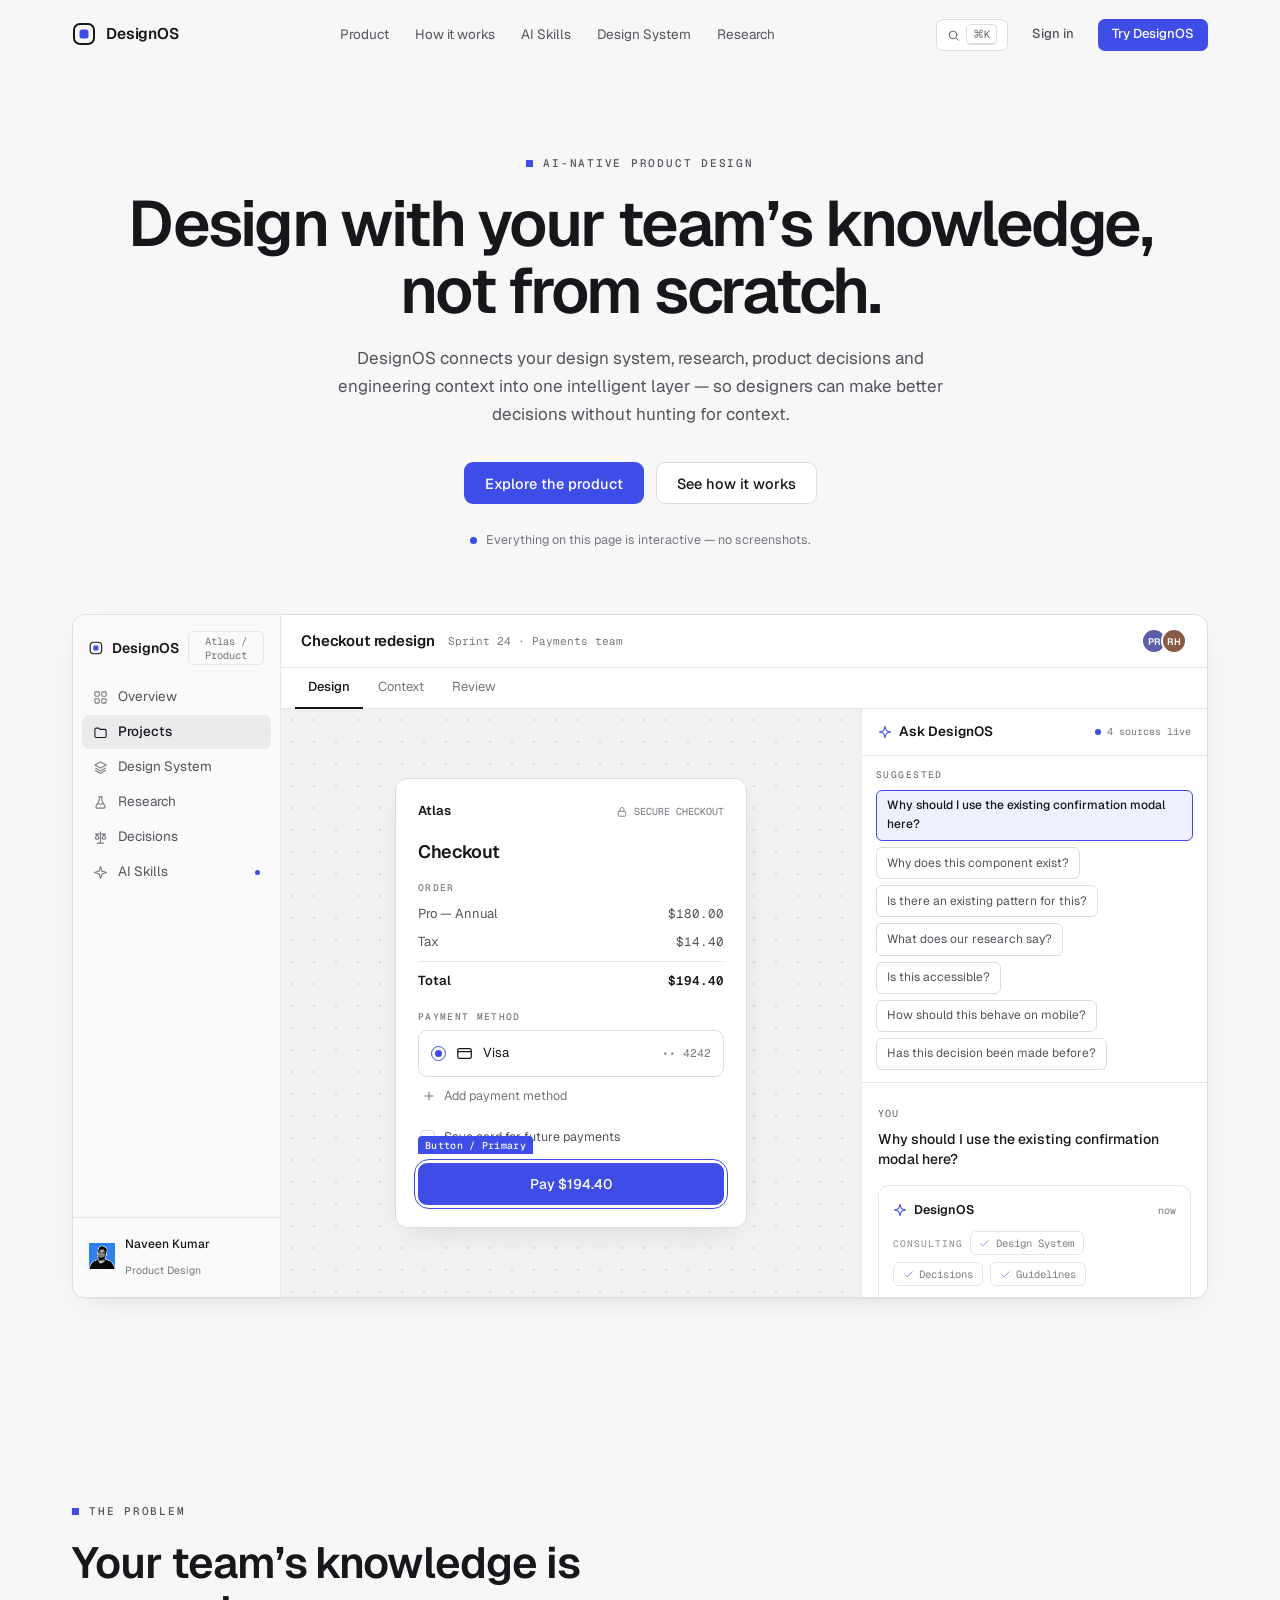
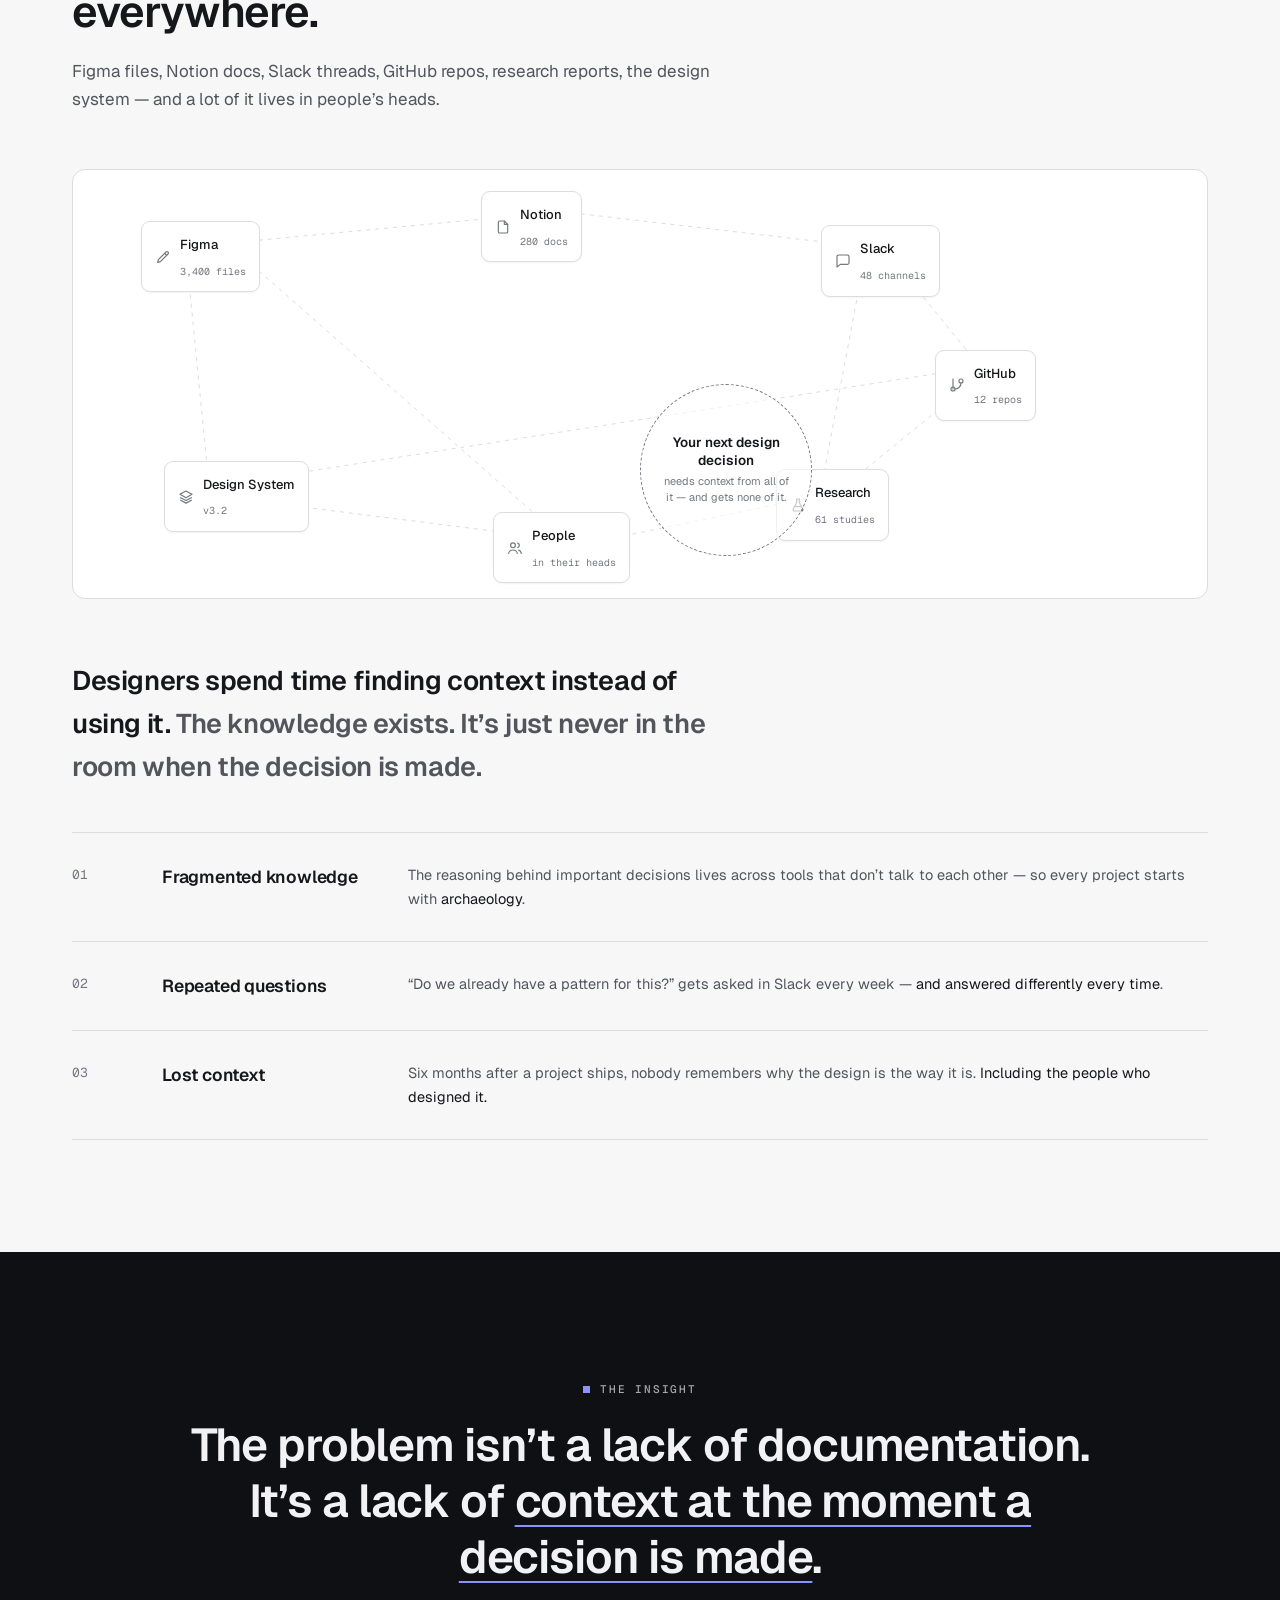
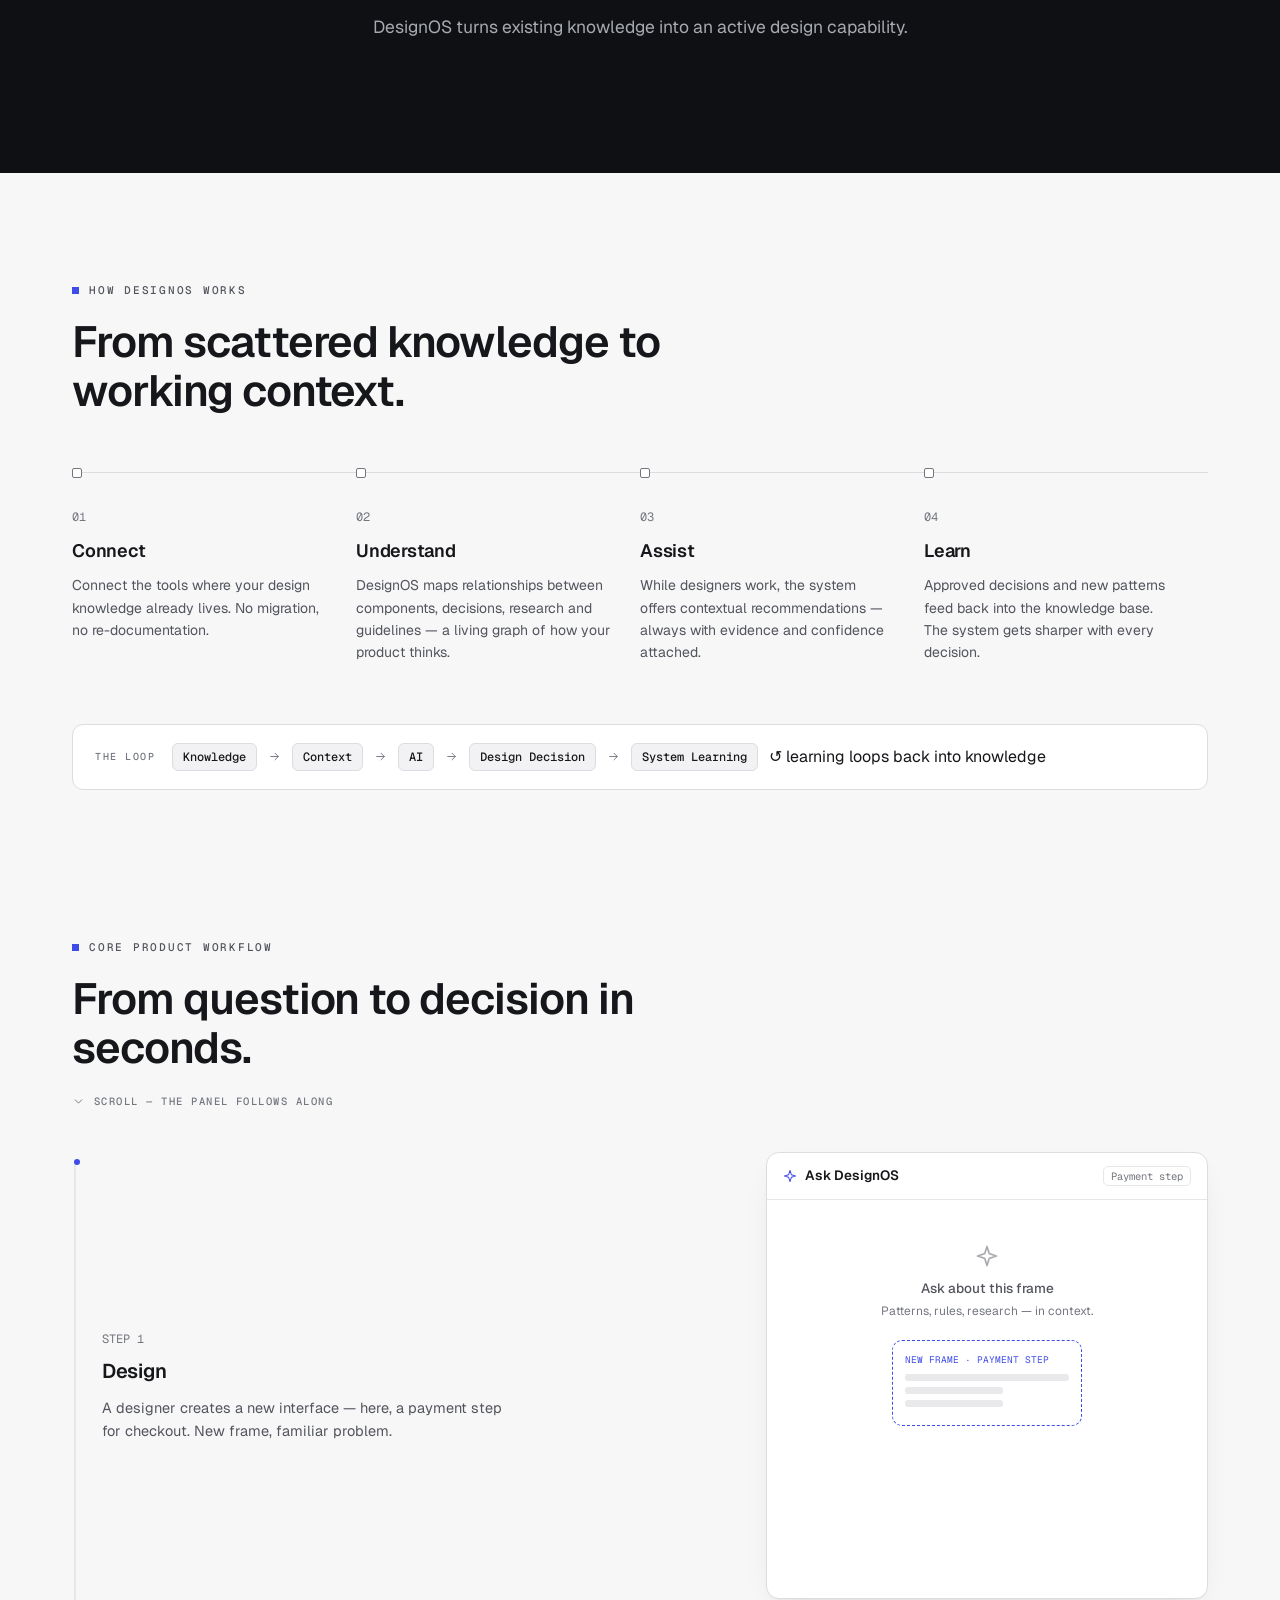
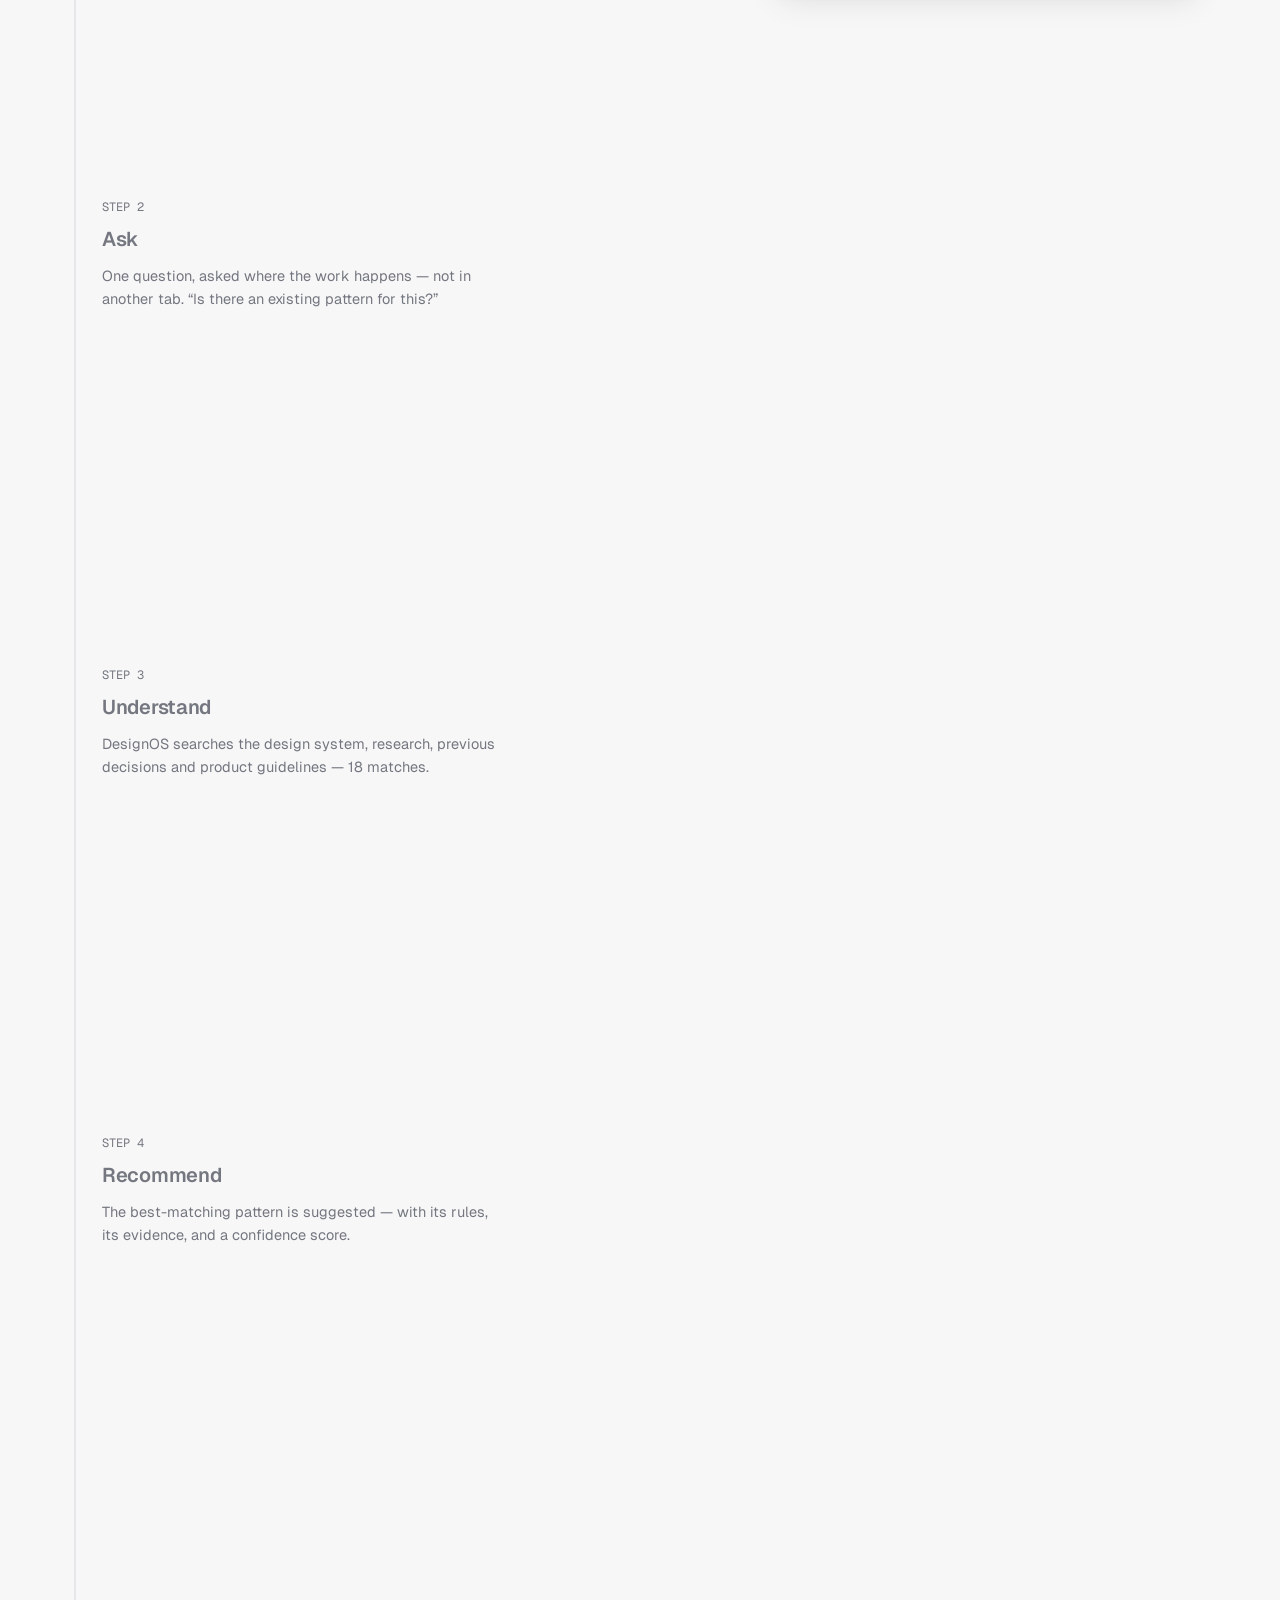
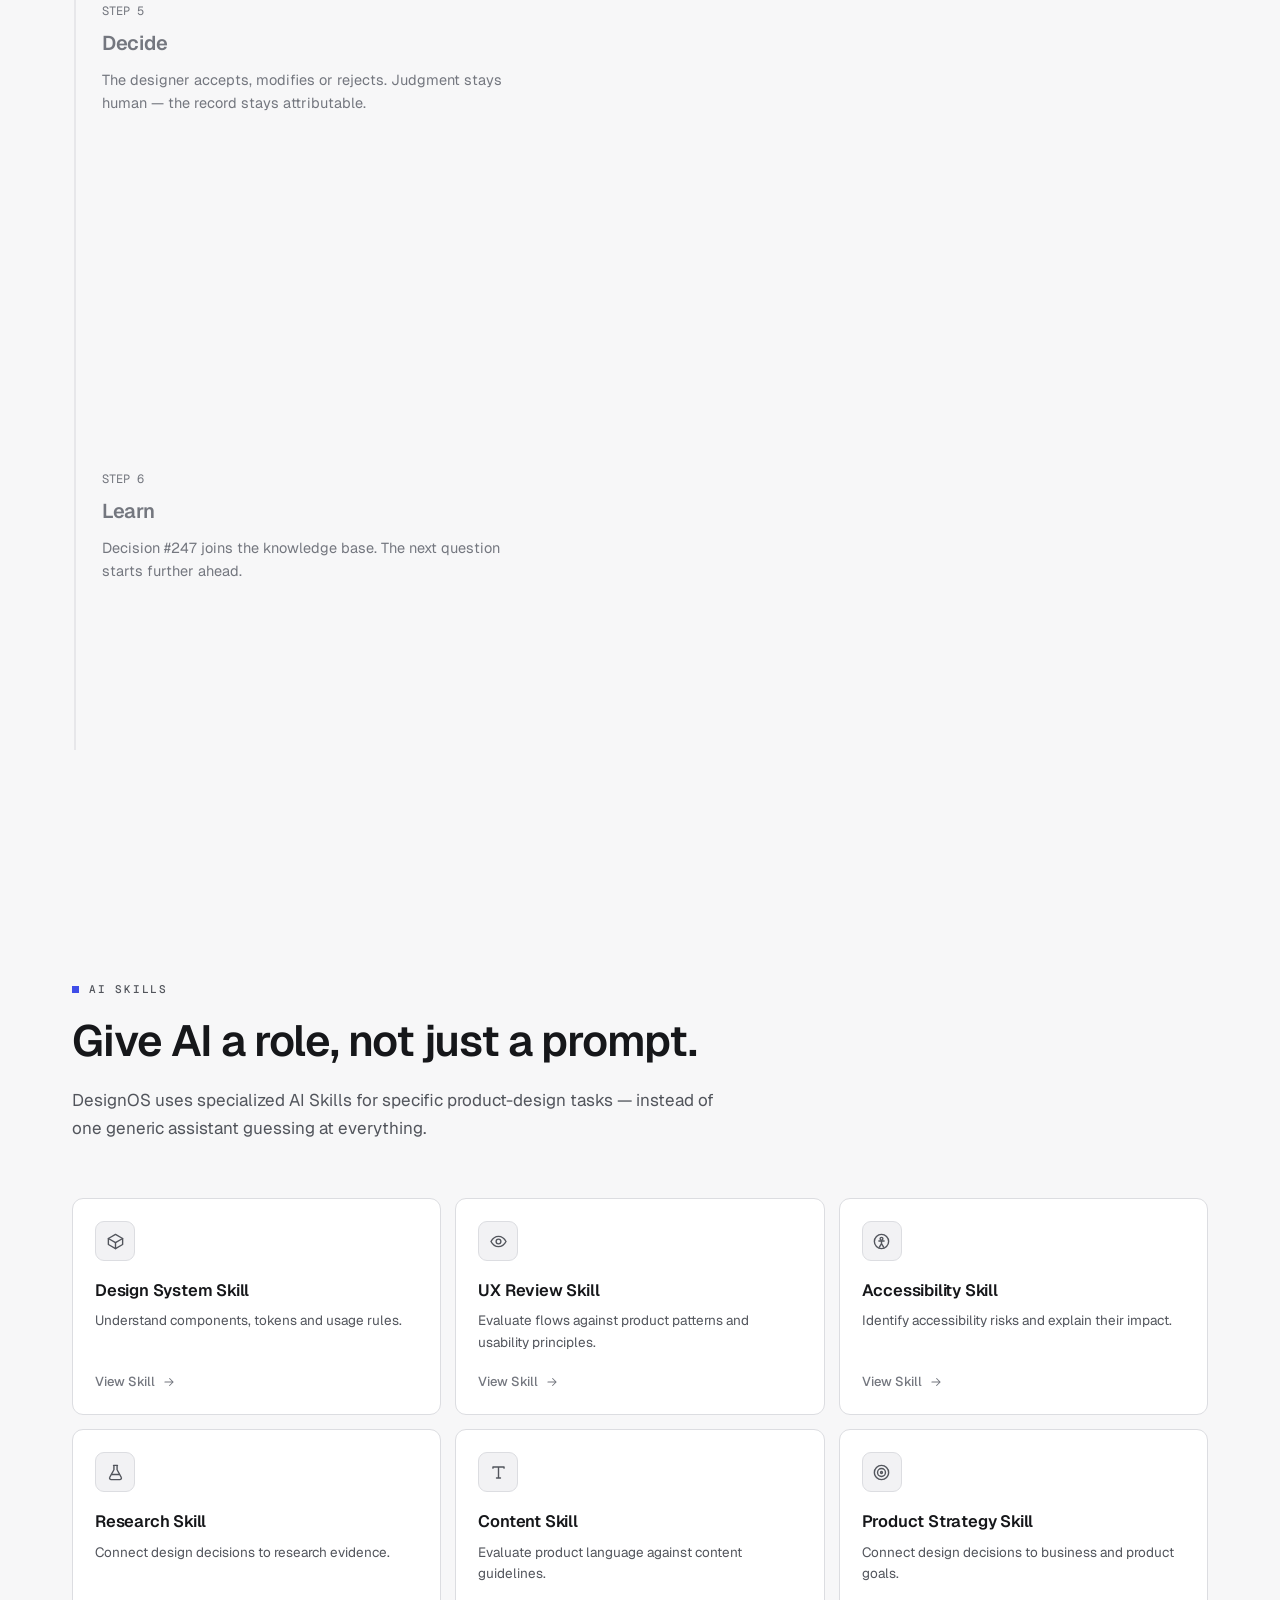
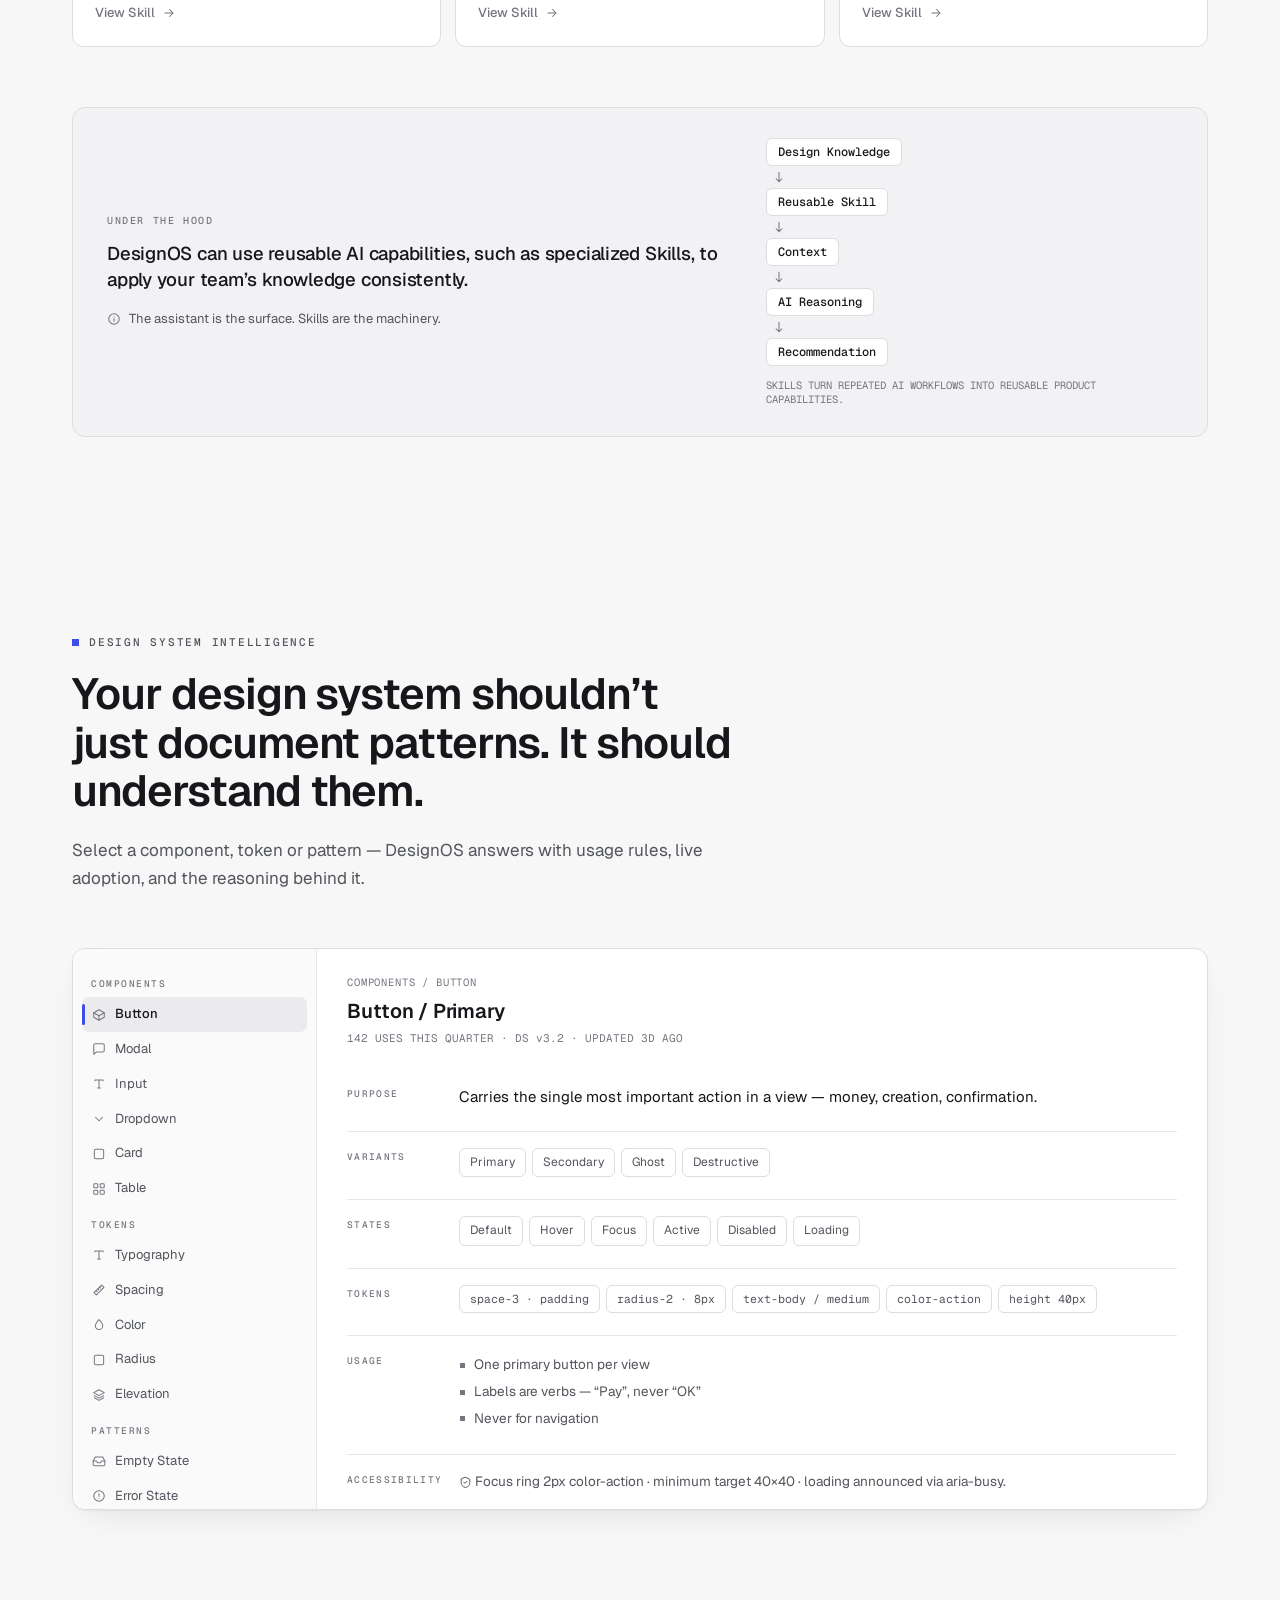
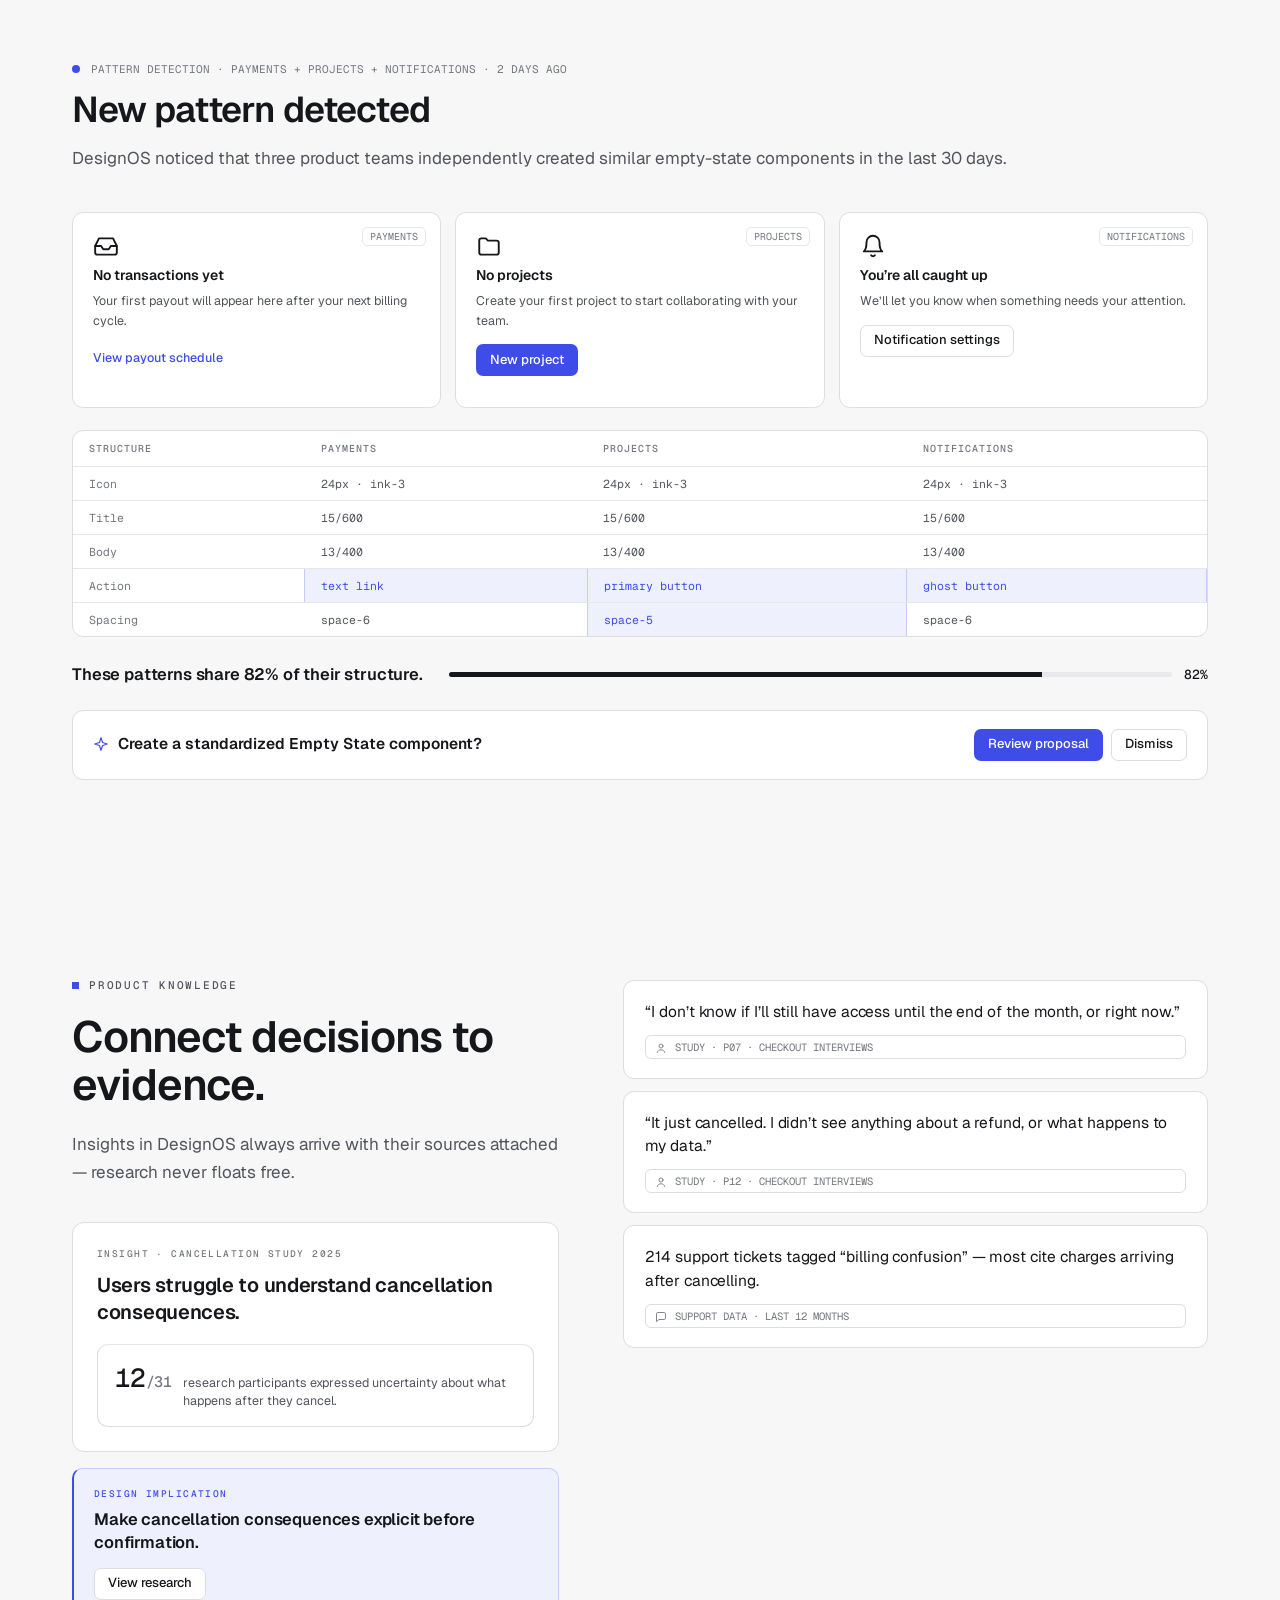
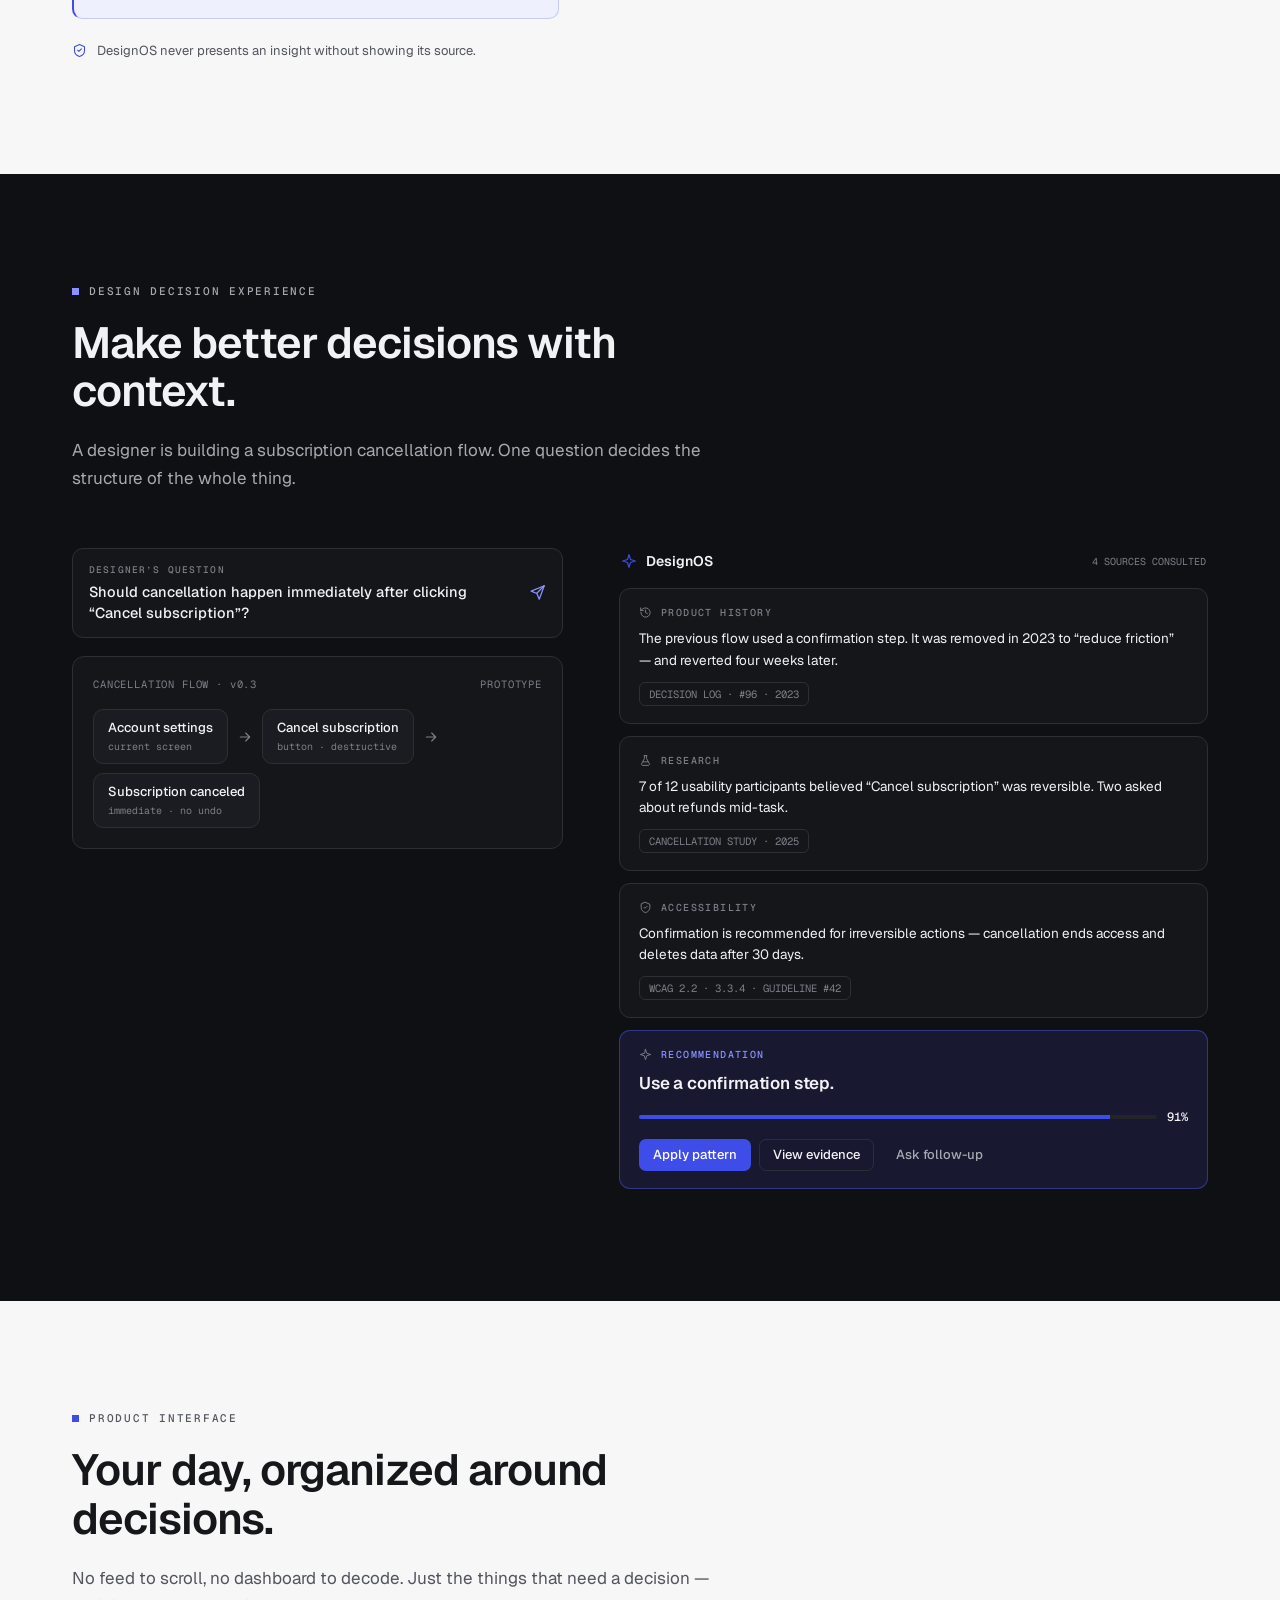
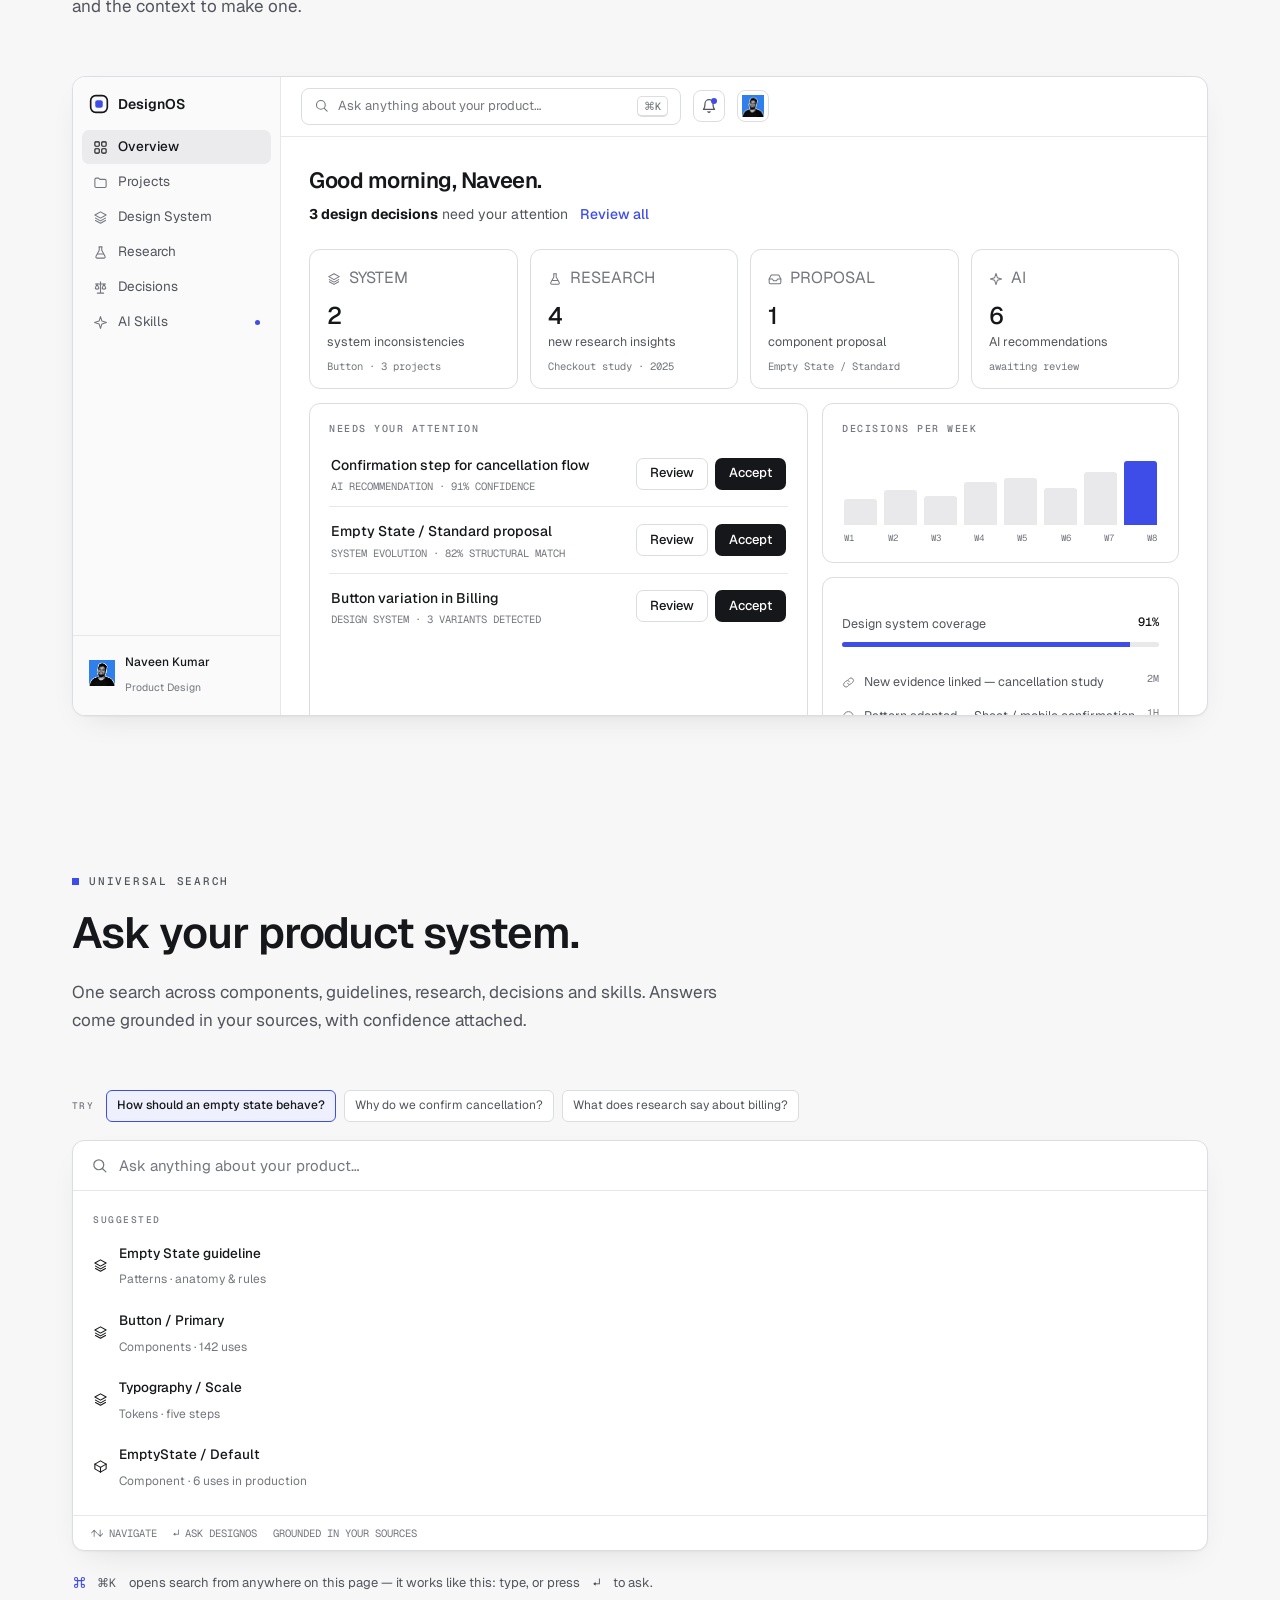
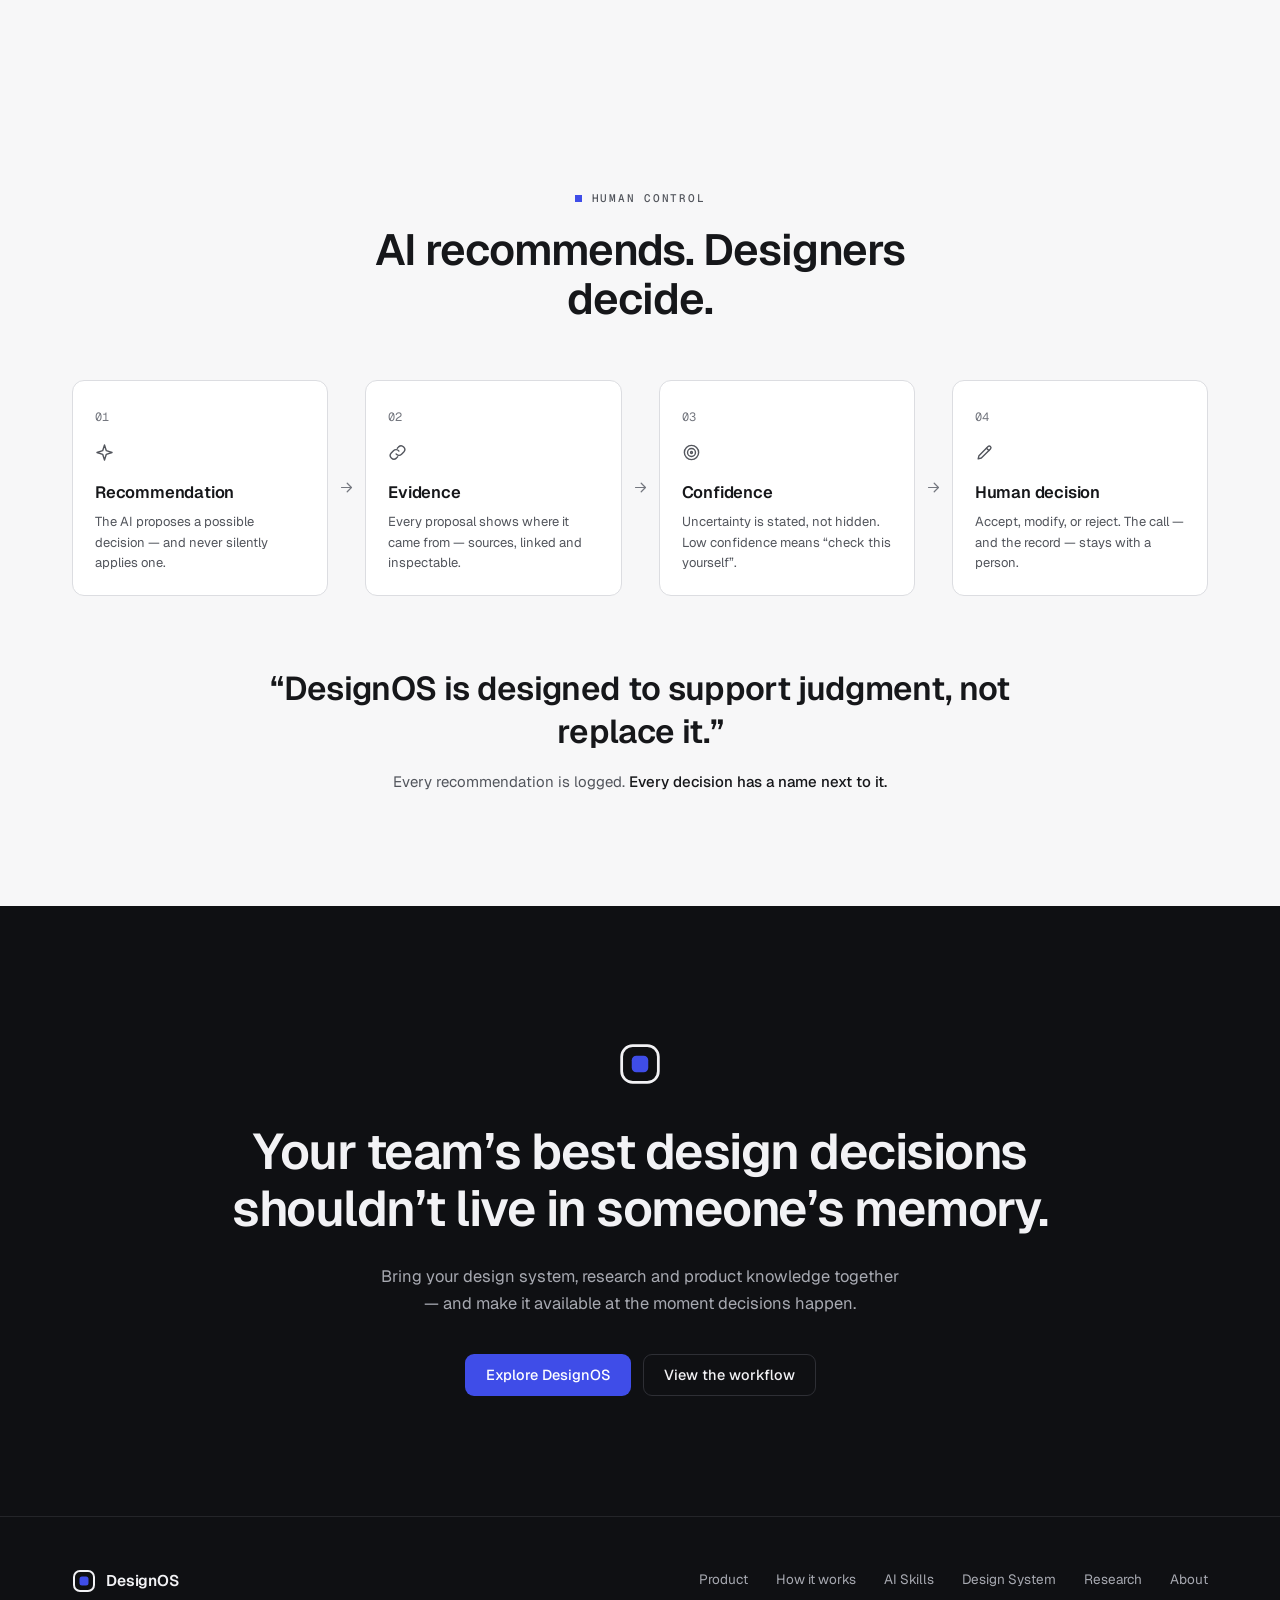
==== commit b24d6de5: "Use portfolio favicon and profile photo in DesignOS" ====
--- a/designos/index.html
+++ b/designos/index.html
@@ -6,7 +6,7 @@
 <title>DesignOS — Design with your team's knowledge, not from scratch.</title>
 <meta name="description" content="DesignOS connects your design system, research, product decisions and engineering context into one intelligent layer. AI-native product design infrastructure.">
 <meta name="theme-color" content="#F7F7F8">
-<link rel="icon" href="data:image/svg+xml,%3Csvg%20xmlns='http://www.w3.org/2000/svg'%20viewBox='0%200%2024%2024'%3E%3Crect%20x='1'%20y='1'%20width='22'%20height='22'%20rx='6'%20fill='%2316171A'/%3E%3Crect%20x='7'%20y='7'%20width='10'%20height='10'%20rx='2.5'%20fill='%233F4DE8'/%3E%3C/svg%3E">
+<link rel="icon" type="image/svg+xml" href="../assets/favicon.svg">
 <link rel="preconnect" href="https://fonts.googleapis.com">
 <link rel="preconnect" href="https://fonts.gstatic.com" crossorigin>
 <link href="https://fonts.googleapis.com/css2?family=Geist:wght@400;500;600&family=Geist+Mono:wght@400;500&display=swap" rel="stylesheet">
@@ -118,7 +118,7 @@
 .side-item svg{color:var(--ink-3)}
 .side-item.active svg{color:var(--ink)}
 .side-foot{margin-top:auto;padding:12px 16px 4px;border-top:1px solid var(--line);display:flex;align-items:center;gap:10px}
-.avatar{width:26px;height:26px;border-radius:50%;background:var(--ink);color:#fff;font-size:9.5px;font-weight:600;display:flex;align-items:center;justify-content:center;flex:none}
+.avatar{width:26px;height:26px;border-radius:50%;background:var(--ink);color:#fff;font-size:9.5px;font-weight:600;display:flex;align-items:center;justify-content:center;flex:none}\n.avatar.has-photo{overflow:hidden;padding:0}\n.avatar.has-photo img{display:block;width:100%;height:100%;object-fit:cover;border-radius:inherit}
 .avatar.g{background:#5B5EA8}
 .avatar.r{background:#8A5B44}
 .side-foot .nm{font-size:12px;font-weight:500;line-height:1.25}
@@ -768,7 +768,7 @@
         </div>
         <div id="heroSide"></div>
         <div class="side-foot">
-          <span class="avatar">NK</span>
+          <span class="avatar has-photo"><img src="../assets/profile/naveen.jpg" alt="Naveen Kumar"></span>
           <span><span class="nm">Naveen Kumar</span><br><span class="rl">Product Design</span></span>
         </div>
       </aside>
@@ -1209,7 +1209,7 @@
         </div>
         <div id="dashSide"></div>
         <div class="side-foot">
-          <span class="avatar">NK</span>
+          <span class="avatar has-photo"><img src="../assets/profile/naveen.jpg" alt="Naveen Kumar"></span>
           <span><span class="nm">Naveen Kumar</span><br><span class="rl">Product Design</span></span>
         </div>
       </aside>
@@ -1219,7 +1219,7 @@
             <span data-icon="search" data-size="15"></span>Ask anything about your product…<span class="k kbd">⌘K</span>
           </div>
           <button class="ibtn" aria-label="Notifications"><span data-icon="bell" data-size="16"></span><span class="nd" aria-hidden="true"></span></button>
-          <button class="ibtn" aria-label="Profile"><span class="avatar" style="width:22px;height:22px">NK</span></button>
+          <button class="ibtn" aria-label="Profile"><span class="avatar has-photo" style="width:22px;height:22px"><img src="../assets/profile/naveen.jpg" alt="Naveen Kumar"></span></button>
         </div>
         <div class="dash-body">
           <h3 class="g">Good morning, Naveen.</h3>
